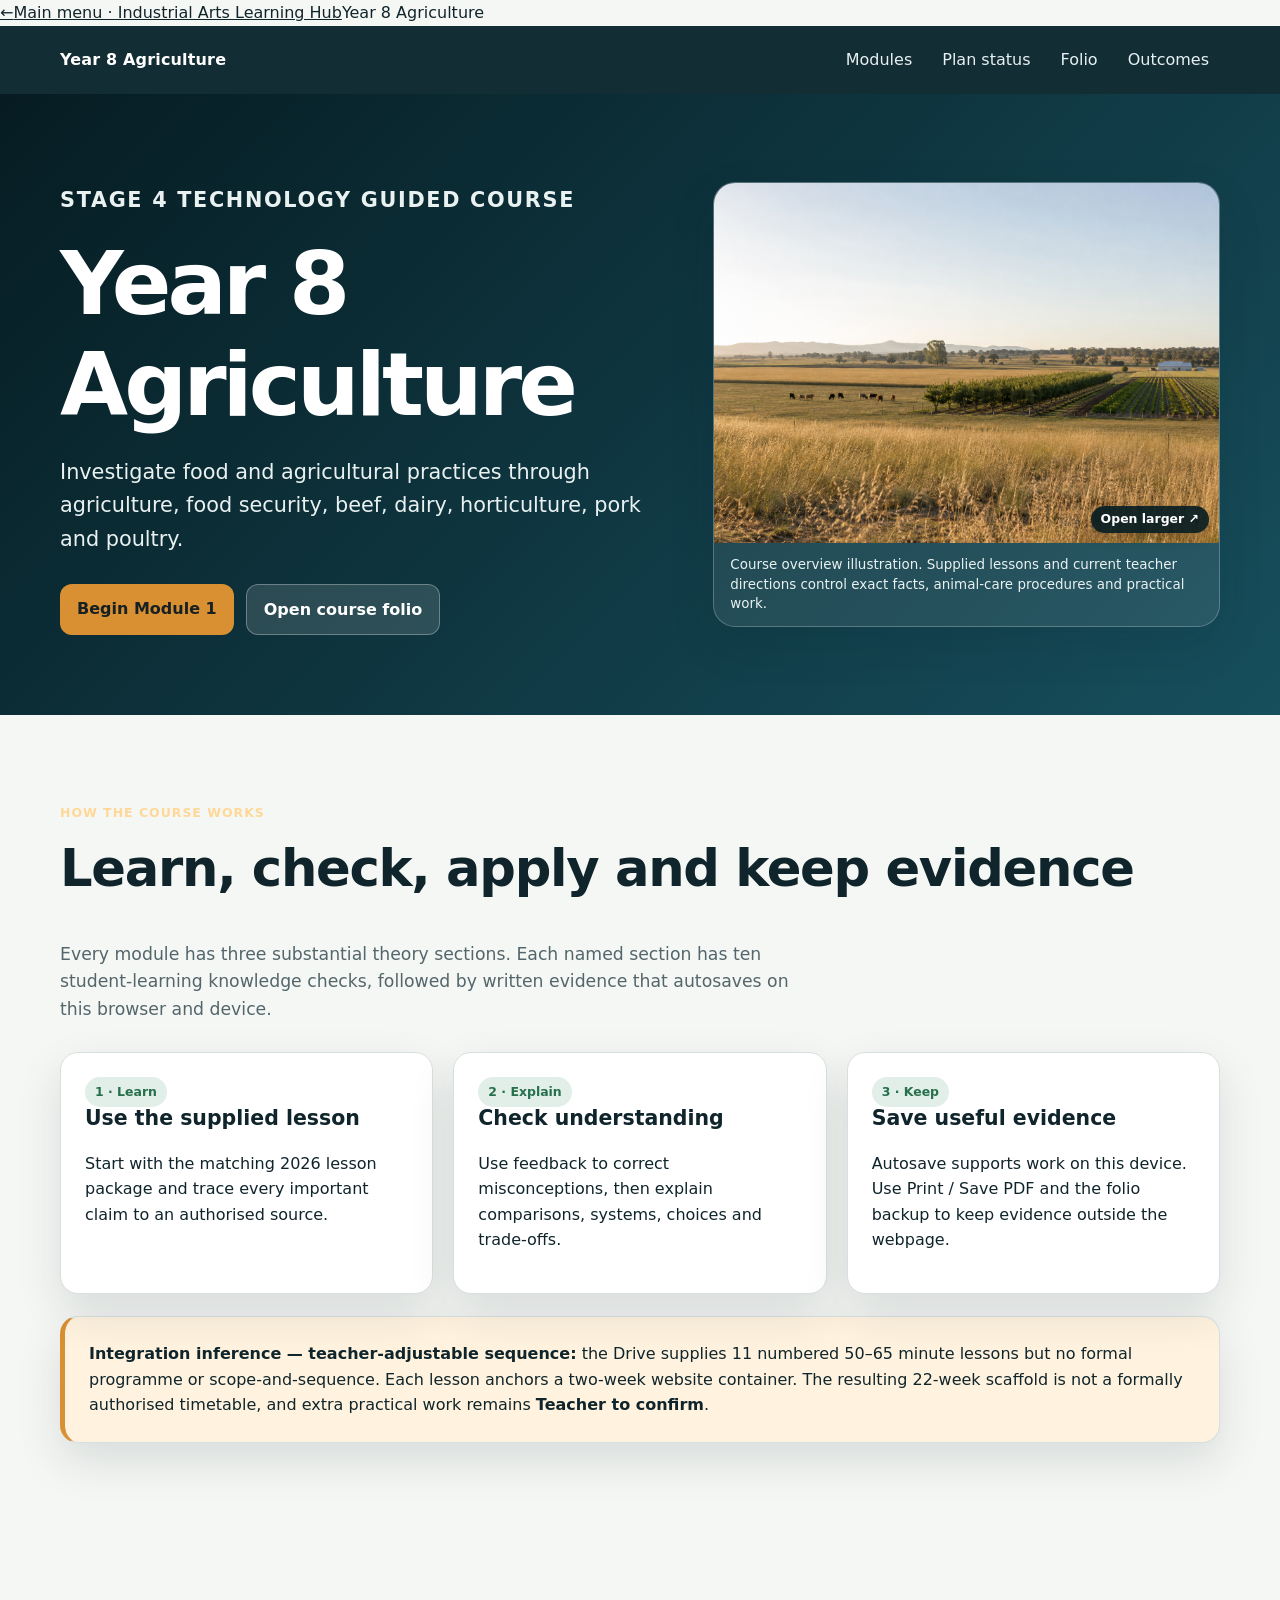
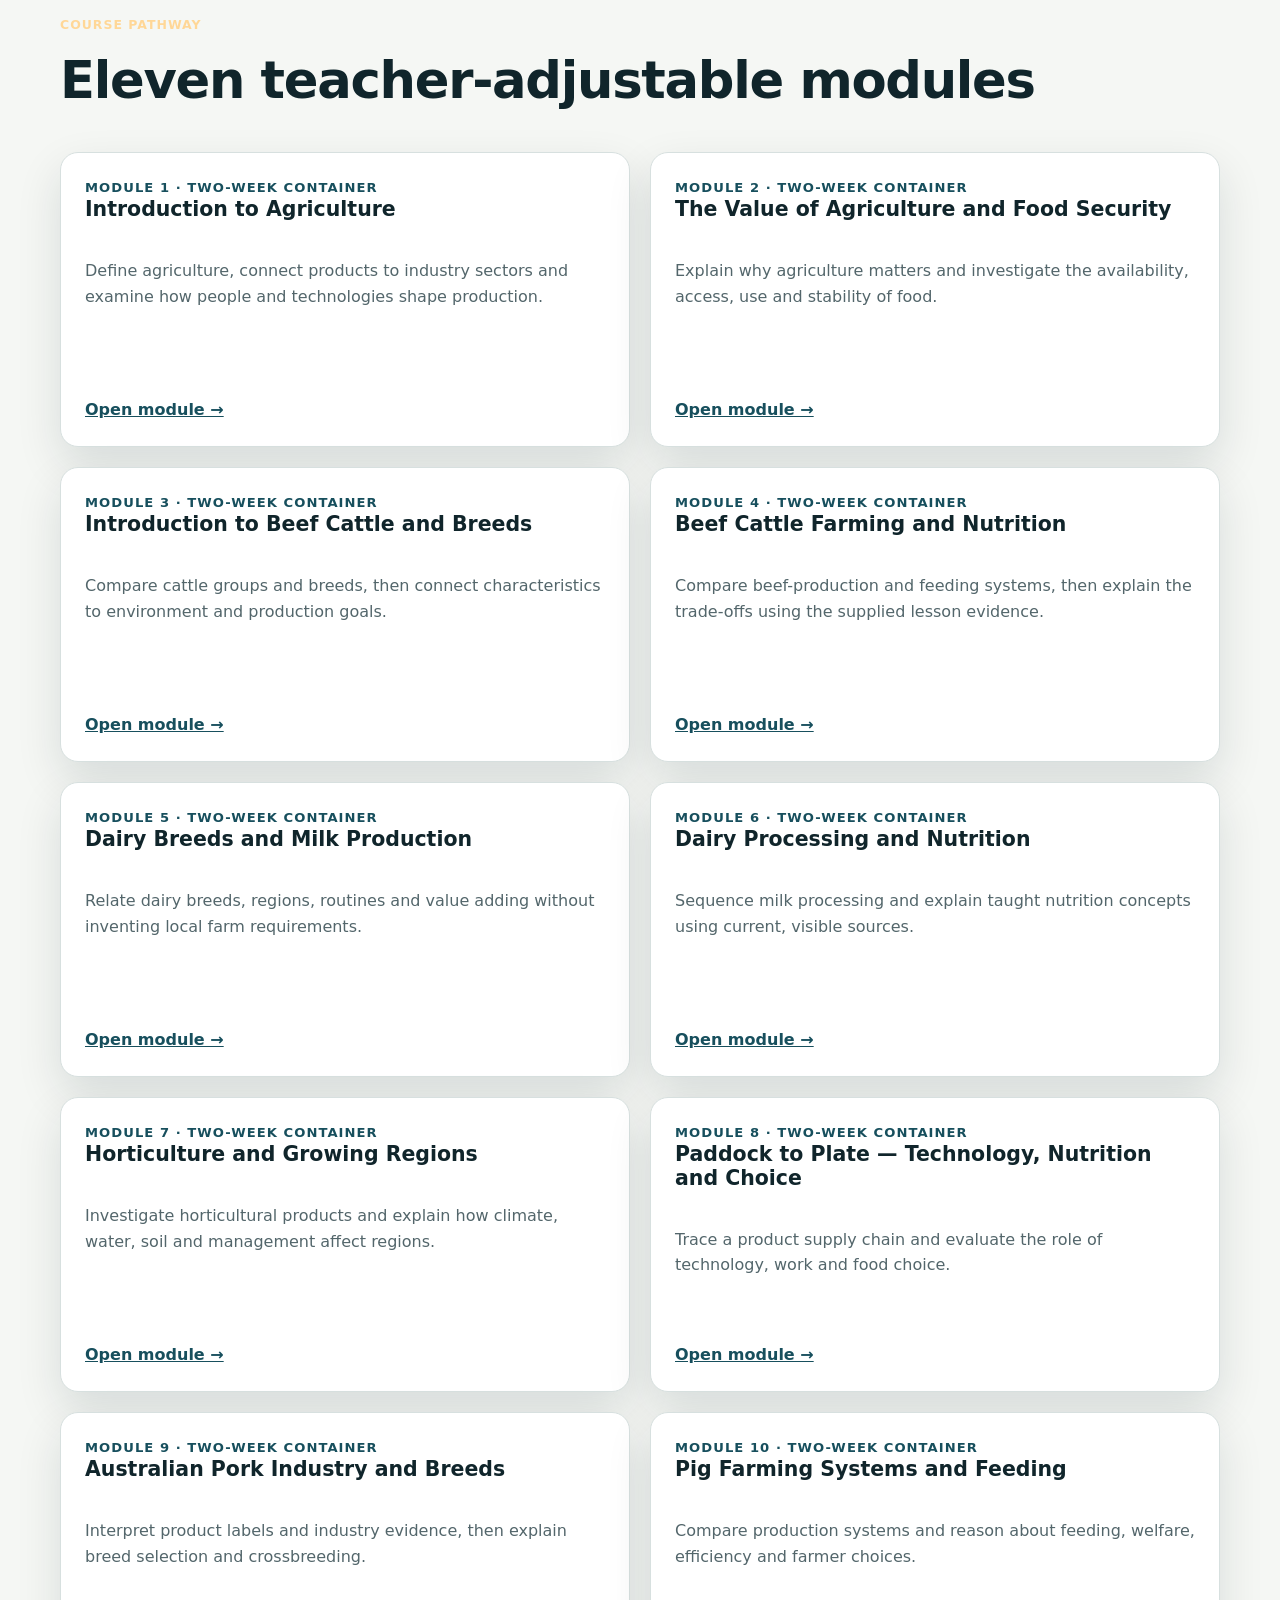
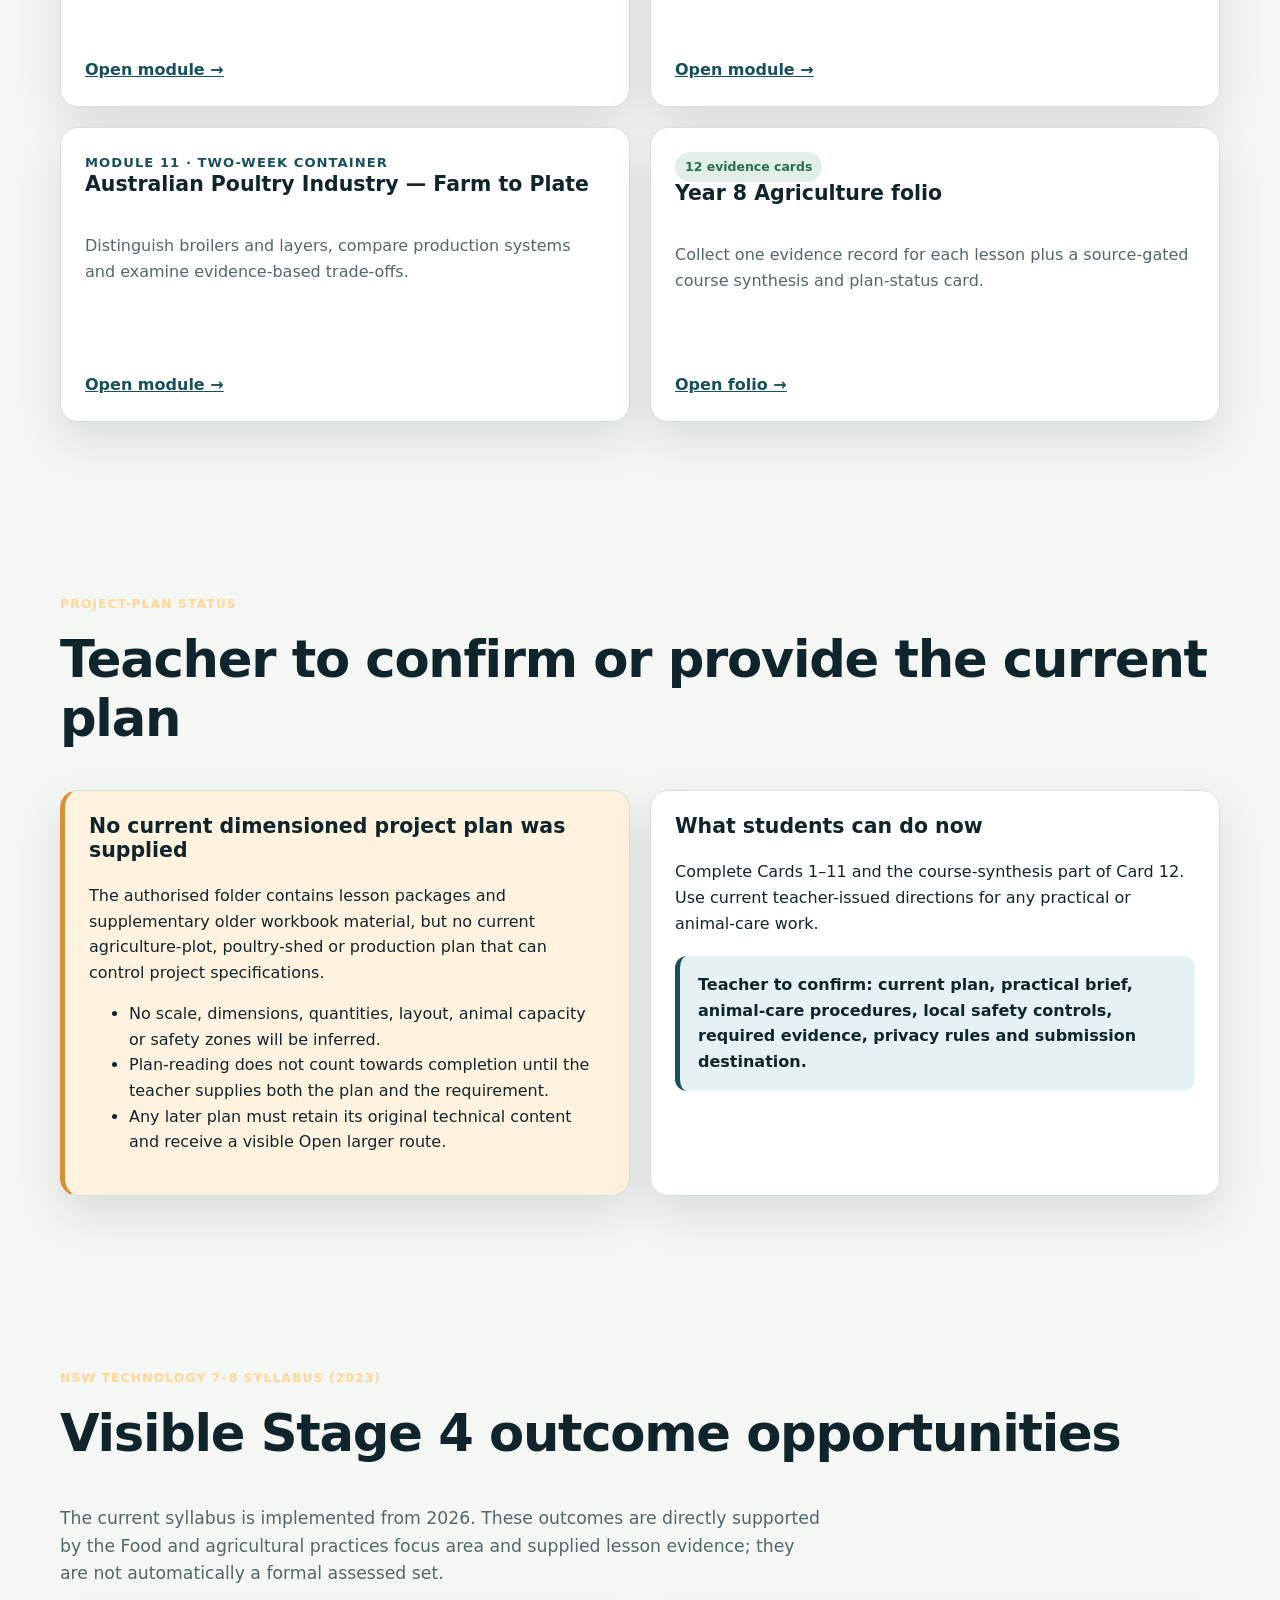
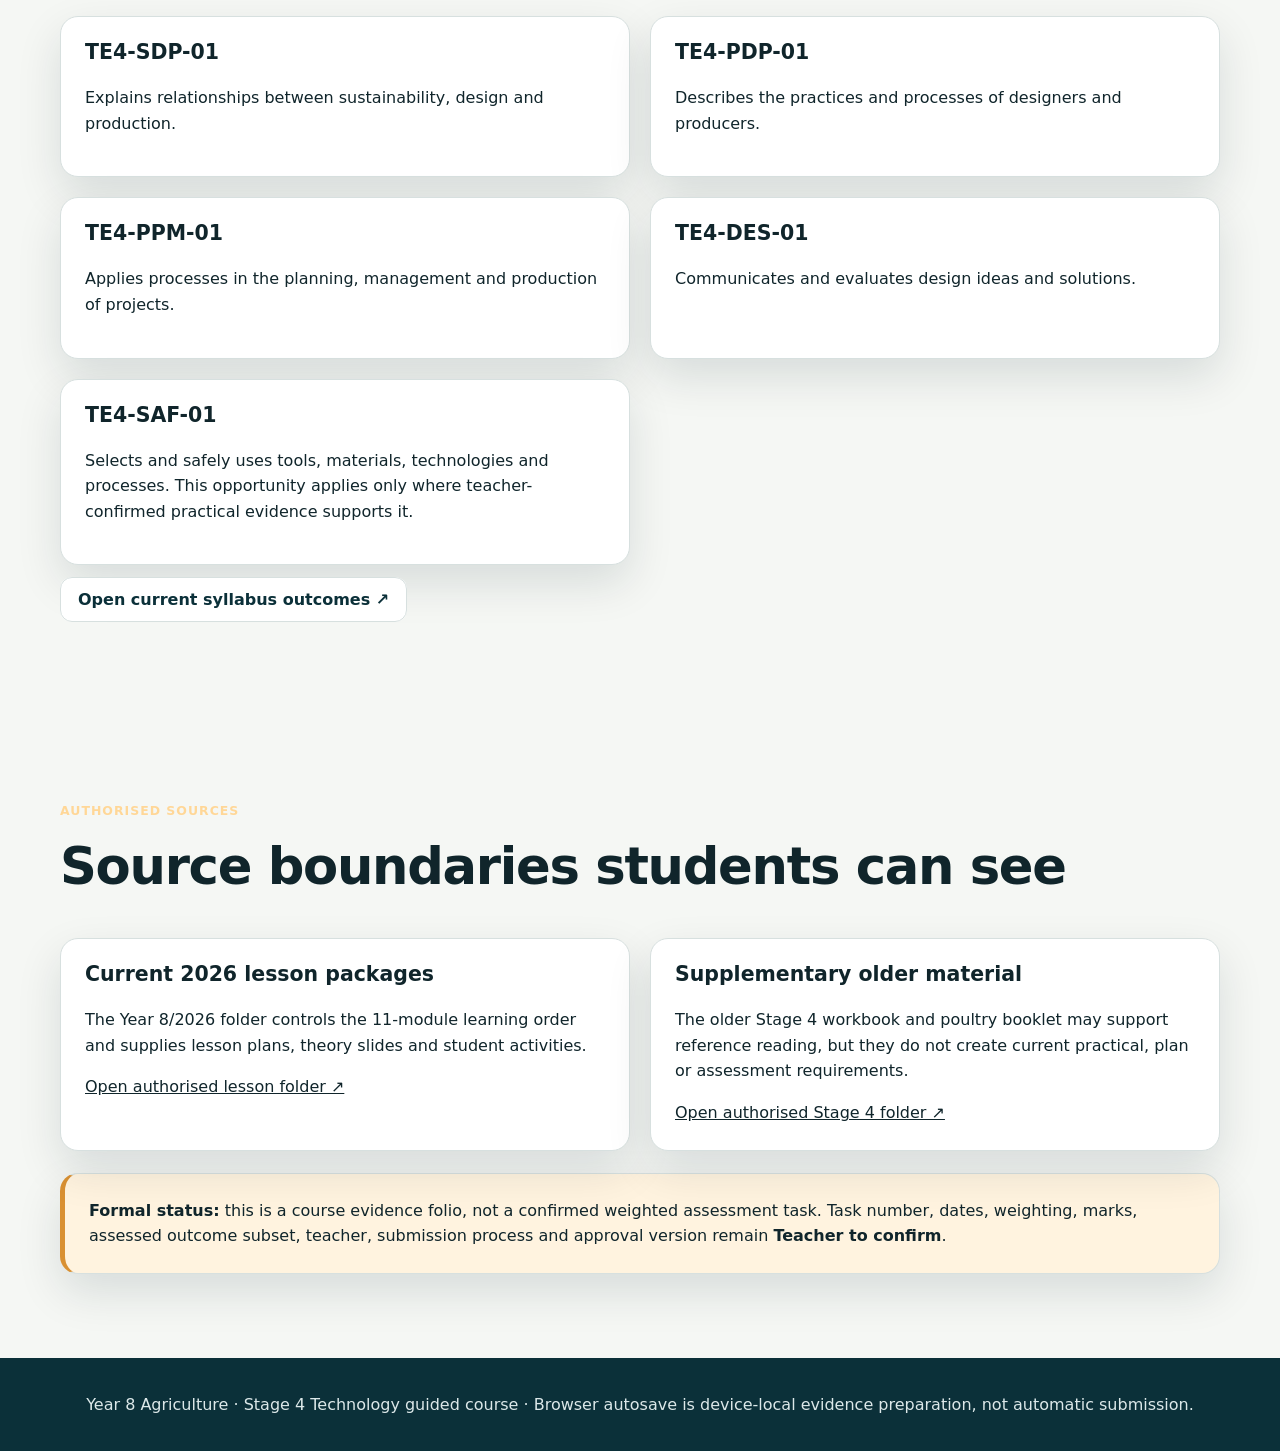
==== index.html @ 4d91a22f "Build Year 8 Agriculture guided course" ====
<!doctype html>
<html lang="en-AU">
<head>
  <meta charset="utf-8">
  <meta name="viewport" content="width=device-width, initial-scale=1">
  <meta name="description" content="Year 8 Agriculture guided learning for the Food and agricultural practices focus area of Stage 4 Technology.">
  <title>Year 8 Agriculture | Stage 4 Technology</title>
  <link rel="stylesheet" href="guided/course.css?v=20260805a">
  <link rel="stylesheet" href="shared/sister-site.css" data-sister-site-styles>
</head>
<body>
  <a class="skip-link" href="#main-content">Skip to course content</a>
  <header class="site-header"><div class="nav-wrap"><a class="brand" href="index.html">Year 8 Agriculture</a><nav class="nav-links" aria-label="Course navigation"><a href="#pathway">Modules</a><a href="#project-plan">Plan status</a><a href="folio.html">Folio</a><a href="#outcomes">Outcomes</a></nav></div></header>

  <section class="hero sister-hero"><div class="hero-inner"><div class="hero-copy"><p class="eyebrow">Stage 4 Technology guided course</p><h1>Year 8 Agriculture</h1><p>Investigate food and agricultural practices through agriculture, food security, beef, dairy, horticulture, pork and poultry.</p><div class="hero-actions"><a class="btn" href="module.html?module=1">Begin Module 1</a><a class="btn secondary" href="folio.html">Open course folio</a></div></div><figure class="hero-showcase"><a class="zoomable-infographic" href="assets/agriculture-hero.png" target="_blank" rel="noopener" aria-label="Open the Year 8 Agriculture course illustration at full size"><img src="assets/agriculture-hero.png" alt="Agricultural learning landscape connecting cattle, dairy, horticulture, pork, poultry and food supply systems"><span class="infographic-open-label">Open larger <span aria-hidden="true">↗</span></span></a><figcaption>Course overview illustration. Supplied lessons and current teacher directions control exact facts, animal-care procedures and practical work.</figcaption></figure></div></section>

  <main id="main-content" class="landing-main">
    <section class="section"><p class="eyebrow">How the course works</p><h2>Learn, check, apply and keep evidence</h2><p class="section-intro">Every module has three substantial theory sections. Each named section has ten student-learning knowledge checks, followed by written evidence that autosaves on this browser and device.</p><div class="grid three" style="margin-top:28px"><article class="card"><span class="status-pill">1 · Learn</span><h3>Use the supplied lesson</h3><p>Start with the matching 2026 lesson package and trace every important claim to an authorised source.</p></article><article class="card"><span class="status-pill">2 · Explain</span><h3>Check understanding</h3><p>Use feedback to correct misconceptions, then explain comparisons, systems, choices and trade-offs.</p></article><article class="card"><span class="status-pill">3 · Keep</span><h3>Save useful evidence</h3><p>Autosave supports work on this device. Use Print / Save PDF and the folio backup to keep evidence outside the webpage.</p></article></div><div class="card pending" style="margin-top:22px"><strong>Integration inference — teacher-adjustable sequence:</strong> the Drive supplies 11 numbered 50–65 minute lessons but no formal programme or scope-and-sequence. Each lesson anchors a two-week website container. The resulting 22-week scaffold is not a formally authorised timetable, and extra practical work remains <strong>Teacher to confirm</strong>.</div></section>

    <section class="section" id="pathway"><p class="eyebrow">Course pathway</p><h2>Eleven teacher-adjustable modules</h2><div class="grid two" style="margin-top:28px">
      <article class="card module-card"><span class="stage">Module 1 · Two-week container</span><h3>Introduction to Agriculture</h3><p>Define agriculture, connect products to industry sectors and examine how people and technologies shape production.</p><a class="module-link" href="module.html?module=1">Open module →</a></article>
      <article class="card module-card"><span class="stage">Module 2 · Two-week container</span><h3>The Value of Agriculture and Food Security</h3><p>Explain why agriculture matters and investigate the availability, access, use and stability of food.</p><a class="module-link" href="module.html?module=2">Open module →</a></article>
      <article class="card module-card"><span class="stage">Module 3 · Two-week container</span><h3>Introduction to Beef Cattle and Breeds</h3><p>Compare cattle groups and breeds, then connect characteristics to environment and production goals.</p><a class="module-link" href="module.html?module=3">Open module →</a></article>
      <article class="card module-card"><span class="stage">Module 4 · Two-week container</span><h3>Beef Cattle Farming and Nutrition</h3><p>Compare beef-production and feeding systems, then explain the trade-offs using the supplied lesson evidence.</p><a class="module-link" href="module.html?module=4">Open module →</a></article>
      <article class="card module-card"><span class="stage">Module 5 · Two-week container</span><h3>Dairy Breeds and Milk Production</h3><p>Relate dairy breeds, regions, routines and value adding without inventing local farm requirements.</p><a class="module-link" href="module.html?module=5">Open module →</a></article>
      <article class="card module-card"><span class="stage">Module 6 · Two-week container</span><h3>Dairy Processing and Nutrition</h3><p>Sequence milk processing and explain taught nutrition concepts using current, visible sources.</p><a class="module-link" href="module.html?module=6">Open module →</a></article>
      <article class="card module-card"><span class="stage">Module 7 · Two-week container</span><h3>Horticulture and Growing Regions</h3><p>Investigate horticultural products and explain how climate, water, soil and management affect regions.</p><a class="module-link" href="module.html?module=7">Open module →</a></article>
      <article class="card module-card"><span class="stage">Module 8 · Two-week container</span><h3>Paddock to Plate — Technology, Nutrition and Choice</h3><p>Trace a product supply chain and evaluate the role of technology, work and food choice.</p><a class="module-link" href="module.html?module=8">Open module →</a></article>
      <article class="card module-card"><span class="stage">Module 9 · Two-week container</span><h3>Australian Pork Industry and Breeds</h3><p>Interpret product labels and industry evidence, then explain breed selection and crossbreeding.</p><a class="module-link" href="module.html?module=9">Open module →</a></article>
      <article class="card module-card"><span class="stage">Module 10 · Two-week container</span><h3>Pig Farming Systems and Feeding</h3><p>Compare production systems and reason about feeding, welfare, efficiency and farmer choices.</p><a class="module-link" href="module.html?module=10">Open module →</a></article>
      <article class="card module-card"><span class="stage">Module 11 · Two-week container</span><h3>Australian Poultry Industry — Farm to Plate</h3><p>Distinguish broilers and layers, compare production systems and examine evidence-based trade-offs.</p><a class="module-link" href="module.html?module=11">Open module →</a></article>
      <article class="card module-card"><span class="status-pill">12 evidence cards</span><h3>Year 8 Agriculture folio</h3><p>Collect one evidence record for each lesson plus a source-gated course synthesis and plan-status card.</p><a class="module-link" href="folio.html">Open folio →</a></article>
    </div></section>

    <section class="section" id="project-plan"><p class="eyebrow">Project-plan status</p><h2>Teacher to confirm or provide the current plan</h2><div class="grid two" style="margin-top:28px"><article class="card pending"><h3>No current dimensioned project plan was supplied</h3><p>The authorised folder contains lesson packages and supplementary older workbook material, but no current agriculture-plot, poultry-shed or production plan that can control project specifications.</p><ul><li>No scale, dimensions, quantities, layout, animal capacity or safety zones will be inferred.</li><li>Plan-reading does not count towards completion until the teacher supplies both the plan and the requirement.</li><li>Any later plan must retain its original technical content and receive a visible Open larger route.</li></ul></article><article class="card"><h3>What students can do now</h3><p>Complete Cards 1–11 and the course-synthesis part of Card 12. Use current teacher-issued directions for any practical or animal-care work.</p><div class="callout"><strong>Teacher to confirm:</strong> current plan, practical brief, animal-care procedures, local safety controls, required evidence, privacy rules and submission destination.</div></article></div></section>

    <section class="section" id="outcomes"><p class="eyebrow">NSW Technology 7–8 Syllabus (2023)</p><h2>Visible Stage 4 outcome opportunities</h2><p class="section-intro">The current syllabus is implemented from 2026. These outcomes are directly supported by the Food and agricultural practices focus area and supplied lesson evidence; they are not automatically a formal assessed set.</p><div class="grid two" style="margin-top:28px"><article class="card"><h3>TE4-SDP-01</h3><p>Explains relationships between sustainability, design and production.</p></article><article class="card"><h3>TE4-PDP-01</h3><p>Describes the practices and processes of designers and producers.</p></article><article class="card"><h3>TE4-PPM-01</h3><p>Applies processes in the planning, management and production of projects.</p></article><article class="card"><h3>TE4-DES-01</h3><p>Communicates and evaluates design ideas and solutions.</p></article><article class="card"><h3>TE4-SAF-01</h3><p>Selects and safely uses tools, materials, technologies and processes. This opportunity applies only where teacher-confirmed practical evidence supports it.</p></article></div><p style="margin-top:22px"><a class="btn ghost" href="https://curriculum.nsw.edu.au/learning-areas/tas/technology-7-8-2023/outcomes" target="_blank" rel="noopener">Open current syllabus outcomes ↗</a></p></section>

    <section class="section"><p class="eyebrow">Authorised sources</p><h2>Source boundaries students can see</h2><div class="grid two" style="margin-top:28px"><article class="card"><h3>Current 2026 lesson packages</h3><p>The Year 8/2026 folder controls the 11-module learning order and supplies lesson plans, theory slides and student activities.</p><a class="module-link" href="https://drive.google.com/drive/folders/1Xs_4kwIpp1b-tNongrs2STuOo_GNnMkm" target="_blank" rel="noopener">Open authorised lesson folder ↗</a></article><article class="card"><h3>Supplementary older material</h3><p>The older Stage 4 workbook and poultry booklet may support reference reading, but they do not create current practical, plan or assessment requirements.</p><a class="module-link" href="https://drive.google.com/drive/folders/1jCfJPg6pE-r3lrmhyKSHBZGUzHz95fbP" target="_blank" rel="noopener">Open authorised Stage 4 folder ↗</a></article></div><div class="card pending" style="margin-top:22px"><strong>Formal status:</strong> this is a course evidence folio, not a confirmed weighted assessment task. Task number, dates, weighting, marks, assessed outcome subset, teacher, submission process and approval version remain <strong>Teacher to confirm</strong>.</div></section>
  </main>

  <footer>Year 8 Agriculture · Stage 4 Technology guided course · Browser autosave is device-local evidence preparation, not automatic submission.</footer>
  <script src="shared/hub-navigation.js" defer></script>
</body>
</html>
---- guided/course.css ----
:root {
  --ink: #10252b;
  --muted: #53666b;
  --paper: #f5f7f4;
  --card: #ffffff;
  --steel: #174f5d;
  --steel-dark: #0b3039;
  --amber: #d99032;
  --amber-pale: #fff3df;
  --line: #d7e0df;
  --success: #26704b;
  --danger: #a33a32;
  --shadow: 0 18px 45px rgba(12, 37, 43, 0.12);
  --radius: 18px;
}

* { box-sizing: border-box; }
html { scroll-behavior: smooth; }
body {
  margin: 0;
  overflow-x: hidden;
  color: var(--ink);
  background: var(--paper);
  font-family: Inter, ui-sans-serif, system-ui, -apple-system, BlinkMacSystemFont, "Segoe UI", sans-serif;
  line-height: 1.6;
}
.skip-link { position: fixed; top: 8px; left: 8px; z-index: 1000; transform: translateY(-180%); padding: 9px 13px; border-radius: 8px; background: white; color: var(--ink); font-weight: 750; }
.skip-link:focus { transform: translateY(0); }
a { color: inherit; }
img { max-width: 100%; display: block; }
button, input, textarea, select { font: inherit; }

.site-header {
  position: sticky;
  top: 0;
  z-index: 20;
  background: rgba(9, 37, 44, 0.96);
  color: white;
  backdrop-filter: blur(12px);
}
.nav-wrap {
  width: min(1160px, calc(100% - 32px));
  min-height: 68px;
  margin: 0 auto;
  display: flex;
  flex-wrap: wrap;
  align-items: center;
  justify-content: space-between;
  gap: 20px;
}
.brand { font-weight: 850; text-decoration: none; letter-spacing: .01em; }
.nav-links { display: flex; flex-wrap: wrap; max-width: 100%; gap: 8px; }
.nav-links a {
  padding: 8px 11px;
  border-radius: 999px;
  text-decoration: none;
  color: #e7f1f2;
}
.nav-links a:hover, .nav-links a:focus-visible { background: rgba(255,255,255,.12); }

.hero { min-height: 570px; color: white; display: grid; align-items: center; background: linear-gradient(135deg, #061c22, #174f5d); }
.sister-hero .hero-inner { display: grid; grid-template-columns: minmax(0, 1.1fr) minmax(300px, .9fr); gap: 34px; align-items: center; }
.hero-showcase { margin: 42px 0; overflow: hidden; border: 1px solid rgba(255,255,255,.24); border-radius: 22px; background: rgba(255,255,255,.08); box-shadow: var(--shadow); }
.hero-showcase img { width: 100%; min-height: 360px; object-fit: cover; }
.hero-showcase figcaption { padding: 12px 16px; color: #e9f1f1; font-size: .84rem; line-height: 1.45; }
.hero-inner, .section, .module-main, .folio-main {
  width: min(1160px, calc(100% - 32px));
  margin-inline: auto;
}
.hero-copy { width: min(630px, 100%); padding: 90px 0 80px; }
.hero-copy, .module-hero-inner, .module-main, .folio-main { max-width: calc(100vw - 32px); }
.eyebrow {
  display: inline-flex;
  align-items: center;
  gap: 8px;
  margin: 0 0 16px;
  color: #ffd797;
  font-weight: 850;
  letter-spacing: .08em;
  text-transform: uppercase;
  font-size: .78rem;
}
h1, h2, h3 { line-height: 1.15; margin-top: 0; }
h1 { font-size: clamp(2.7rem, 7vw, 5.5rem); letter-spacing: -.045em; margin-bottom: 18px; }
h2 { font-size: clamp(2rem, 4vw, 3.2rem); letter-spacing: -.025em; }
h3 { font-size: 1.28rem; }
.hero p { font-size: clamp(1.05rem, 2vw, 1.3rem); color: #e9f1f1; }
.hero-actions, .button-row { display: flex; flex-wrap: wrap; gap: 12px; margin-top: 28px; }
.btn {
  border: 0;
  border-radius: 12px;
  padding: 12px 17px;
  background: var(--amber);
  color: #172022;
  font-weight: 850;
  text-decoration: none;
  cursor: pointer;
}
.btn:hover, .btn:focus-visible { filter: brightness(1.05); transform: translateY(-1px); }
.btn.secondary { color: white; background: rgba(255,255,255,.13); border: 1px solid rgba(255,255,255,.3); }
.btn.ghost { background: white; border: 1px solid var(--line); color: var(--steel-dark); }

.section { padding: 84px 0; }
.section.tint { width: 100%; max-width: none; background: #e9efed; }
.section.tint > .section-inner { width: min(1160px, calc(100% - 32px)); margin: auto; }
.section-intro { max-width: 760px; color: var(--muted); font-size: 1.08rem; }
.grid { display: grid; gap: 20px; }
.grid.three { grid-template-columns: repeat(3, minmax(0, 1fr)); }
.grid.two { grid-template-columns: repeat(2, minmax(0, 1fr)); }
.card {
  background: var(--card);
  border: 1px solid var(--line);
  border-radius: var(--radius);
  padding: 24px;
  box-shadow: var(--shadow);
}
.module-card { position: relative; display: flex; flex-direction: column; min-height: 295px; }
.module-card .stage { color: var(--steel); font-size: .82rem; font-weight: 900; text-transform: uppercase; letter-spacing: .08em; }
.module-card p { color: var(--muted); }
.module-card .module-link { margin-top: auto; font-weight: 850; color: var(--steel); }
.status-pill {
  display: inline-flex;
  width: fit-content;
  padding: 5px 10px;
  border-radius: 999px;
  background: #e2eee8;
  color: var(--success);
  font-size: .78rem;
  font-weight: 850;
}
.outcome-list { list-style: none; padding: 0; display: grid; gap: 10px; }
.outcome-list li { border-left: 4px solid var(--amber); padding: 8px 0 8px 14px; }
.resource-card a { color: var(--steel); font-weight: 800; }
.pending { border-left: 5px solid var(--amber); background: var(--amber-pale); }

.module-hero {
  color: white;
  padding: 70px 0 54px;
  background: linear-gradient(135deg, var(--steel-dark), var(--steel));
}
.module-hero-inner { width: min(960px, calc(100% - 32px)); margin: auto; }
.module-hero h1 { font-size: clamp(2.3rem, 6vw, 4.4rem); }
.module-main, .folio-main { width: min(960px, calc(100% - 32px)); padding: 48px 0 90px; }
.progress-panel { margin: -28px auto 28px; position: relative; }
.progress-track { height: 10px; background: #dae3e1; border-radius: 999px; overflow: hidden; }
.progress-fill { height: 100%; width: 0; background: linear-gradient(90deg, var(--amber), #efbb62); transition: width .2s ease; }
.student-grid { display: grid; grid-template-columns: 1fr 1fr; gap: 16px; }
label { font-weight: 750; }
input[type="text"], input[type="password"], select, textarea {
  width: 100%;
  margin-top: 6px;
  border: 1px solid #b8c7c5;
  border-radius: 11px;
  padding: 11px 12px;
  background: #fff;
  color: var(--ink);
}
textarea { min-height: 135px; resize: vertical; }
.theory-section { margin-top: 24px; display: flow-root; }
.theory-section p { max-width: 78ch; color: #31484e; text-wrap: pretty; }
.theory-chunk-heading {
  margin: 22px 0 8px;
  padding-left: 11px;
  border-left: 4px solid var(--steel);
  color: var(--steel-dark);
  font-size: 1rem;
  line-height: 1.35;
}
.theory-section li + li { margin-top: 6px; }
.written-evidence { width: 100%; min-width: 0; }
.clarification-button { min-height: 44px; margin: 2px 0 10px; padding: 8px 12px; border: 1px solid #8aa9a0; border-radius: 9px; background: #f7fbf9; color: var(--ink); font: inherit; font-weight: 750; cursor: pointer; }
.clarification-button:hover { background: #edf4f1; }
.clarification-button:focus-visible { outline: 3px solid #236e5b; outline-offset: 3px; }
.clarification-panel { max-width: 68ch; margin: 0 0 12px; padding: 11px 13px; border-left: 4px solid #3c806e; border-radius: 0 9px 9px 0; background: #edf4f1; overflow-wrap: anywhere; }
.written-evidence textarea {
  display: block;
  width: 100%;
  max-width: none;
  min-width: 0;
  min-height: 175px;
  line-height: 1.55;
  overflow-wrap: break-word;
}
.theory-visual {
  float: right;
  width: min(38%, 360px);
  margin: .25rem 0 1rem 1.35rem;
  padding: .65rem;
  border: 1px solid var(--line);
  border-radius: 14px;
  background: #f5f8f7;
  box-shadow: 0 10px 24px rgba(17, 46, 52, .1);
}
.theory-visual--left { float: left; margin: .25rem 1.35rem 1rem 0; }
.zoomable-infographic { position: relative; display: block; color: white; text-decoration: none; cursor: zoom-in; }
.zoomable-infographic:focus-visible { outline: 4px solid var(--amber); outline-offset: 4px; }
.zoomable-infographic:hover .infographic-open-label,
.zoomable-infographic:focus-visible .infographic-open-label { background: var(--amber); color: #172022; }
.infographic-open-label {
  position: absolute;
  right: 10px;
  bottom: 10px;
  z-index: 2;
  padding: 6px 10px;
  border-radius: 999px;
  background: rgba(6, 28, 34, .9);
  color: white;
  font-size: .78rem;
  font-weight: 850;
  line-height: 1.2;
  box-shadow: 0 4px 14px rgba(0, 0, 0, .24);
}
.theory-visual__image {
  width: 100%;
  aspect-ratio: 16 / 9;
  border-radius: 9px;
  background-repeat: no-repeat;
  background-size: cover;
  background-position: center;
  background-color: var(--ink);
}
.theory-visual figcaption { margin-top: .6rem; color: var(--muted); font-size: .82rem; line-height: 1.4; }
.tool-photo-gallery { clear: both; display: grid; grid-template-columns: repeat(auto-fit, minmax(180px, 1fr)); gap: 14px; margin: 24px 0; }
.tool-photo-card { min-width: 0; margin: 0; padding: 10px; border: 1px solid var(--line); border-radius: 13px; background: #f5f8f7; }
.tool-photo-link { border-radius: 9px; overflow: hidden; background: #e7eceb; }
.tool-photo-link img { width: 100%; aspect-ratio: 4 / 3; object-fit: contain; background: #f3f5f4; }
.tool-photo-card figcaption { margin-top: 9px; color: var(--muted); font-size: .82rem; line-height: 1.45; }
.tool-photo-credit { display: block; margin-top: 5px; font-size: .76rem; }
.tool-photo-credit a { color: var(--steel-dark); font-weight: 750; }
.plan-guidance { clear: both; margin: 30px 0 8px; padding-top: 26px; border-top: 2px solid var(--line); }
.plan-guidance > h3 { font-size: clamp(1.45rem, 3vw, 2rem); }
.plan-guidance > h4 { margin: 20px 0 8px; color: var(--steel-dark); }
.plan-sheet-gallery { display: grid; grid-template-columns: repeat(2, minmax(0, 1fr)); gap: 16px; margin-top: 24px; }
.plan-sheet-card { min-width: 0; margin: 0; padding: 11px; border: 1px solid var(--line); border-radius: 14px; background: #f5f8f7; }
.plan-preview-link { overflow: hidden; border: 1px solid #c7d1d0; border-radius: 10px; background: white; }
.plan-preview-link img { width: 100%; aspect-ratio: 1.45 / 1; object-fit: contain; background: white; }
.plan-sheet-card figcaption { margin-top: 10px; color: var(--muted); font-size: .84rem; line-height: 1.45; }
.plan-sheet-card figcaption > strong, .plan-sheet-card figcaption > span { display: block; }
.plan-sheet-card figcaption > strong { margin-bottom: 4px; color: var(--ink); }
.plan-actions { display: flex !important; flex-wrap: wrap; gap: 8px 12px; margin-top: 10px; }
.plan-open-link, .plan-download-link { color: var(--steel-dark); font-weight: 850; text-underline-offset: 3px; }
.plan-open-link:focus-visible, .plan-download-link:focus-visible { outline: 3px solid var(--amber); outline-offset: 3px; }
.callout { margin: 20px 0 0; padding: 16px 18px; border-radius: 12px; background: #e6f1f3; border-left: 5px solid var(--steel); font-weight: 750; }
.theory-sources { margin-top: 16px; padding-top: 14px; border-top: 1px solid var(--line); font-size: 0.94rem; }
.theory-sources ul { margin: 7px 0; }
.theory-sources p { margin-bottom: 0; color: var(--muted); }
.check-group { margin-top: 26px; padding: 20px; border: 1px solid var(--line); border-radius: 14px; background: #f8fbfb; }
.check-group[id], #knowledge-checks { scroll-margin-top: 92px; }
.check-group > h3 { margin-top: 4px; color: var(--ink); }
.check-group .check:first-of-type { margin-top: 12px; }
.check h4 { margin-bottom: 12px; color: var(--ink); font-size: 1rem; line-height: 1.45; }
.check { margin-top: 18px; padding-top: 18px; border-top: 1px solid var(--line); }
.option { display: block; margin: 9px 0; font-weight: 500; }
.question-help { margin: 14px 0; }
.hint-toggle, .secondary-hint-toggle {
  border: 0;
  padding: 0;
  background: transparent;
  color: var(--steel);
  font: inherit;
  font-weight: 850;
  text-decoration: underline;
  text-underline-offset: 3px;
  cursor: pointer;
}
.theory-direction {
  margin-top: 10px;
  padding: 13px 15px;
  border-left: 4px solid var(--amber);
  border-radius: 0 10px 10px 0;
  background: var(--amber-pale);
}
.theory-direction > a { display: block; width: fit-content; color: var(--steel-dark); font-weight: 850; }
.secondary-hint-toggle { display: block; margin-top: 10px; font-size: .92rem; }
.theory-reminder { margin-top: 9px; color: #31484e; }
.theory-section:focus-visible { outline: 4px solid var(--amber); outline-offset: 4px; }
.theory-section[id] { scroll-margin-top: 92px; }
.feedback { margin-top: 10px; min-height: 26px; font-weight: 750; }
.feedback.good { color: var(--success); }
.feedback.bad { color: var(--danger); }
.model-feedback { display: none; margin-top: 12px; padding: 14px; background: #edf4f1; border-radius: 10px; }
.model-feedback.open { display: block; }
.completion-box { background: #ecf5f0; border-color: #bad8c8; }
.module-nav { display: flex; justify-content: space-between; gap: 16px; margin-top: 26px; }

.folio-grid { display: grid; grid-template-columns: repeat(2, minmax(0,1fr)); gap: 18px; }
.folio-card { counter-increment: folio; }
.folio-card h2 { font-size: 1.35rem; }
.folio-card h2::before { content: counter(folio, decimal-leading-zero) " "; color: var(--amber); }
.folio-visual {
  display: block;
  aspect-ratio: 16 / 9;
  margin: -4px -4px 18px;
  border: 1px solid var(--line);
  border-radius: 14px;
  background-repeat: no-repeat;
  background-size: cover;
  background-position: center;
  background-color: var(--ink);
}
.folio-card:nth-child(1) .folio-visual { background-image: url("../assets/visuals/folio-card-01.png"); }
.folio-card:nth-child(2) .folio-visual { background-image: url("../assets/visuals/folio-card-02.png"); }
.folio-card:nth-child(3) .folio-visual { background-image: url("../assets/visuals/folio-card-03.png"); }
.folio-card:nth-child(4) .folio-visual { background-image: url("../assets/visuals/folio-card-04.png"); }
.folio-card:nth-child(5) .folio-visual { background-image: url("../assets/visuals/folio-card-05.png"); }
.folio-card:nth-child(6) .folio-visual { background-image: url("../assets/visuals/folio-card-06.png"); }
.folio-card:nth-child(7) .folio-visual { background-image: url("../assets/visuals/folio-card-07.png"); }
.folio-card:nth-child(8) .folio-visual { background-image: url("../assets/visuals/folio-card-08.png"); }
.folio-card:nth-child(9) .folio-visual { background-image: url("../assets/visuals/folio-card-09.png"); }
.folio-card:nth-child(10) .folio-visual { background-image: url("../assets/visuals/folio-card-10.png"); }
.folio-card:nth-child(11) .folio-visual { background-image: url("../assets/visuals/folio-card-11.png"); }
.folio-card:nth-child(12) .folio-visual { background-image: url("../assets/visuals/folio-card-12.png"); }
.folio-main { counter-reset: folio; }
.print-identity { display: none; }
.folio-meta { display: grid; gap: 4px; padding-top: 10px; border-top: 1px solid var(--line); color: var(--muted); font-size: .86rem; }
.folio-meta a { font-weight: 750; }
.folio-visual-caption { margin-top: -10px; color: var(--muted); font-size: .82rem; }
.save-state { color: var(--muted); font-size: .9rem; }
.photo-preview { margin-top: 12px; padding: 12px; border: 1px solid var(--line); border-radius: 12px; background: #f4f7f6; }
.photo-preview img { max-height: 320px; margin: 0 auto; object-fit: contain; }
.import-label { display: inline-flex; align-items: center; }
.import-label input { position: absolute; width: 1px; height: 1px; overflow: hidden; clip: rect(0,0,0,0); }
.evidence-note { color: var(--muted); }
.pathway-break { margin-top: 64px; }

footer { background: var(--steel-dark); color: #dce8e9; padding: 34px 16px; text-align: center; }

@media (max-width: 820px) {
  .sister-hero .hero-inner { grid-template-columns: 1fr; }
  .hero-showcase { margin-top: -30px; }
  .theory-visual, .theory-visual--left { float: none; width: 100%; margin: 1.1rem 0; }
  .grid.three, .grid.two, .folio-grid { grid-template-columns: 1fr; }
  .nav-wrap { display: grid; grid-template-columns: minmax(0, 1fr); align-items: start; justify-content: stretch; padding: 14px 0; }
  .brand { display: block; width: 100%; }
  .nav-links { display: grid; grid-template-columns: repeat(3, minmax(0, 1fr)); width: 100%; overflow: visible; padding-bottom: 3px; }
  .nav-links a { text-align: center; }
  .hero { min-height: 630px; background-position: 62% center; }
  .hero-copy { padding: 70px 0; }
  .student-grid { grid-template-columns: 1fr; }
}

@media (max-width: 520px) {
  .site-header { position: static; }
  .section { padding: 62px 0; }
  .hero-inner, .section, .module-main, .folio-main { width: calc(100% - 22px); }
  .module-hero-inner { width: calc(100% - 22px); max-width: calc(100vw - 22px); }
  .card { padding: 19px; border-radius: 15px; }
  .module-nav { flex-direction: column; }
  .module-nav .btn { text-align: center; }
  .written-evidence textarea { min-height: 210px; }
  .tool-photo-gallery { grid-template-columns: 1fr; }
  .plan-sheet-gallery { grid-template-columns: 1fr; }
  .nav-links { gap: 5px; }
  .nav-links a { padding: 7px 3px; font-size: .9rem; }
}

@media print {
  .site-header, .skip-link, .hero-actions, .button-row, .clarification-button, .question-help, .module-nav, .infographic-open-label, footer { display: none !important; }
  body { background: white; font-size: 11pt; }
  .module-hero { color: black; background: white; padding: 20px 0; }
  .module-main, .folio-main { width: 100%; padding: 0; }
  .card { box-shadow: none; break-inside: avoid; border-color: #aaa; }
  #knowledge-checks, .check-group { break-inside: auto; }
  .check { break-inside: avoid; }
  .plan-guidance { break-inside: auto; }
  .plan-sheet-card { break-inside: avoid; box-shadow: none; }
  .plan-preview-link img { max-height: 105mm; }
  .plan-open-link::after { content: " (" attr(href) ")"; font-weight: 400; overflow-wrap: anywhere; }
  textarea { border: 1px solid #777; min-height: 90px; }
  .model-feedback.open { display: block; }
  .folio-grid { display: block; }
  .folio-page .module-hero, .folio-page .progress-panel { display: none !important; }
  .folio-card { break-before: page; break-inside: avoid; page-break-before: always; font-size: 9pt; }
  .folio-card:first-child { break-before: auto; page-break-before: auto; }
  .folio-card h2 { margin-top: 4px; font-size: 15pt; }
  .folio-card p, .folio-card ul { margin-top: 5px; margin-bottom: 7px; }
  .folio-card details { display: none; }
  .folio-card textarea { min-height: 52px; }
  .folio-visual { max-height: 42mm; margin-bottom: 8px; }
  .print-identity { display: block; margin: 0 0 5px; color: #344; font-size: 8pt; }
  .photo-preview { break-inside: avoid; }
}
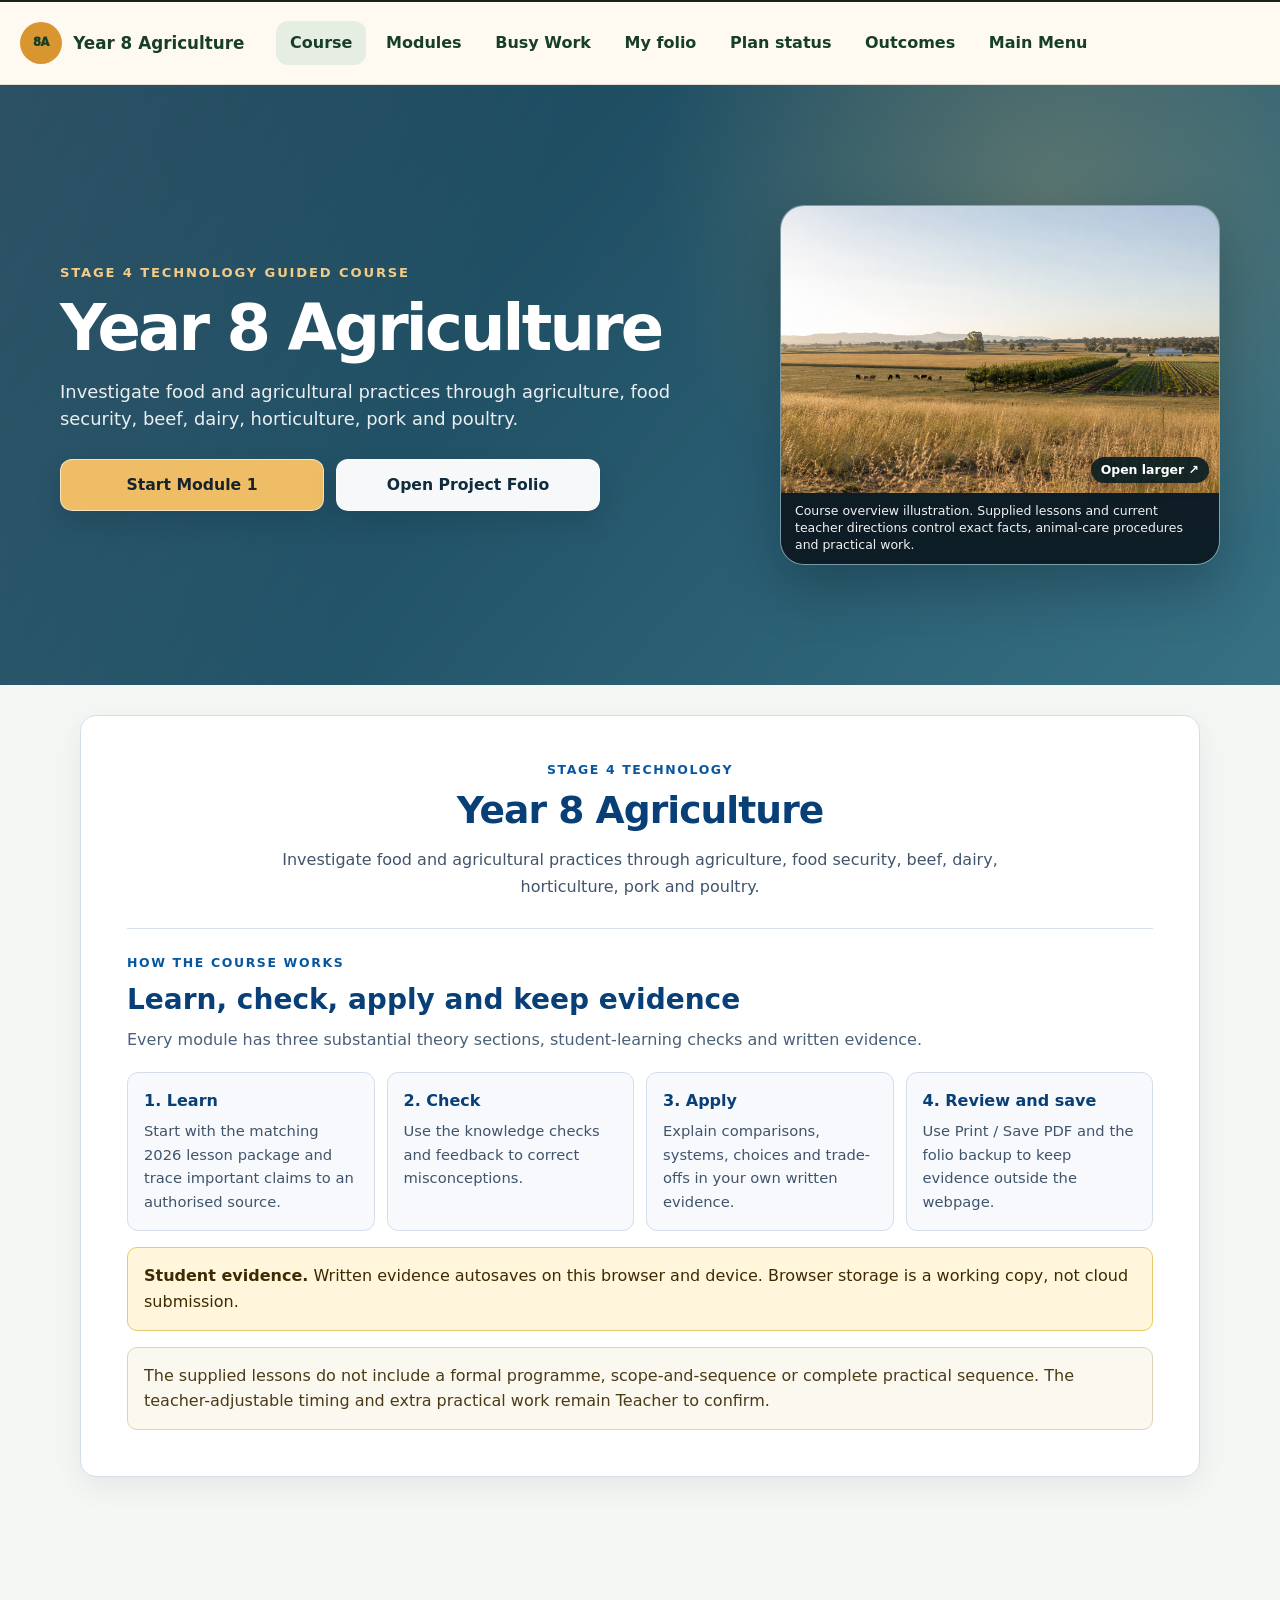
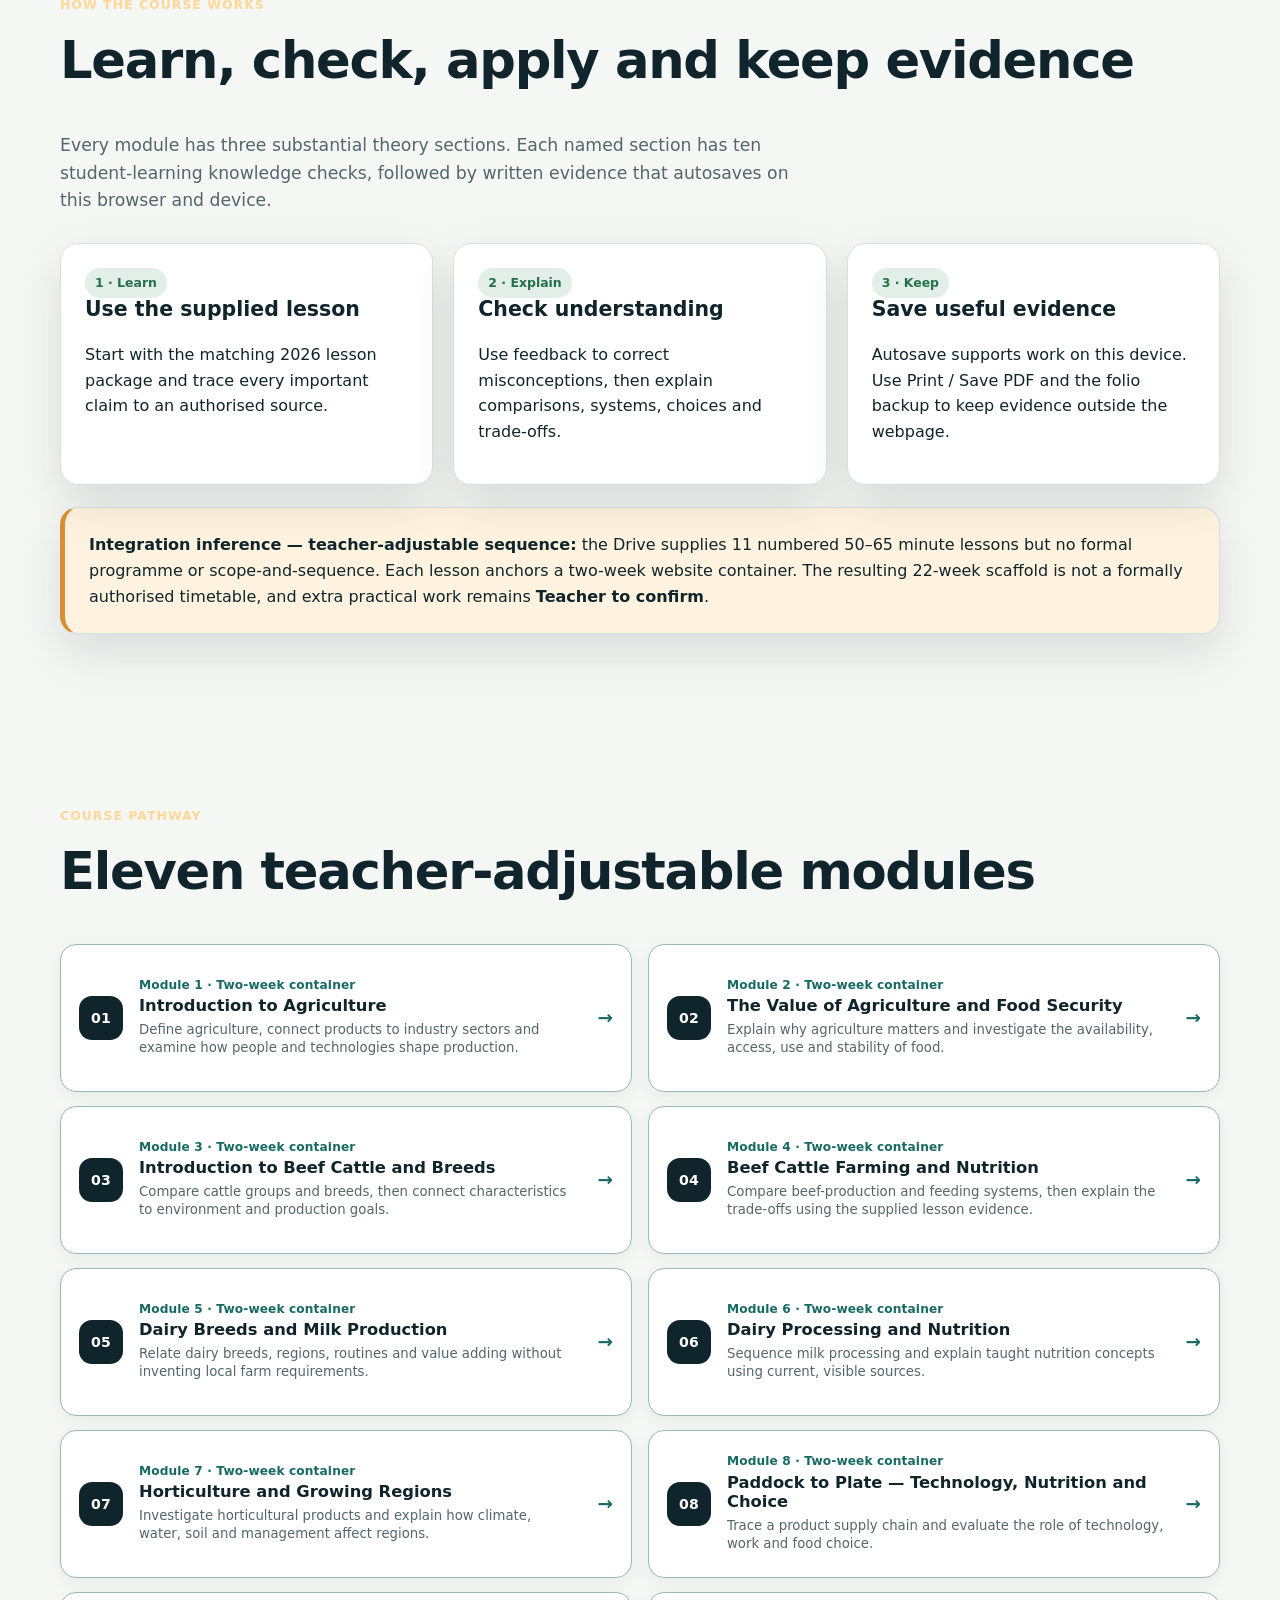
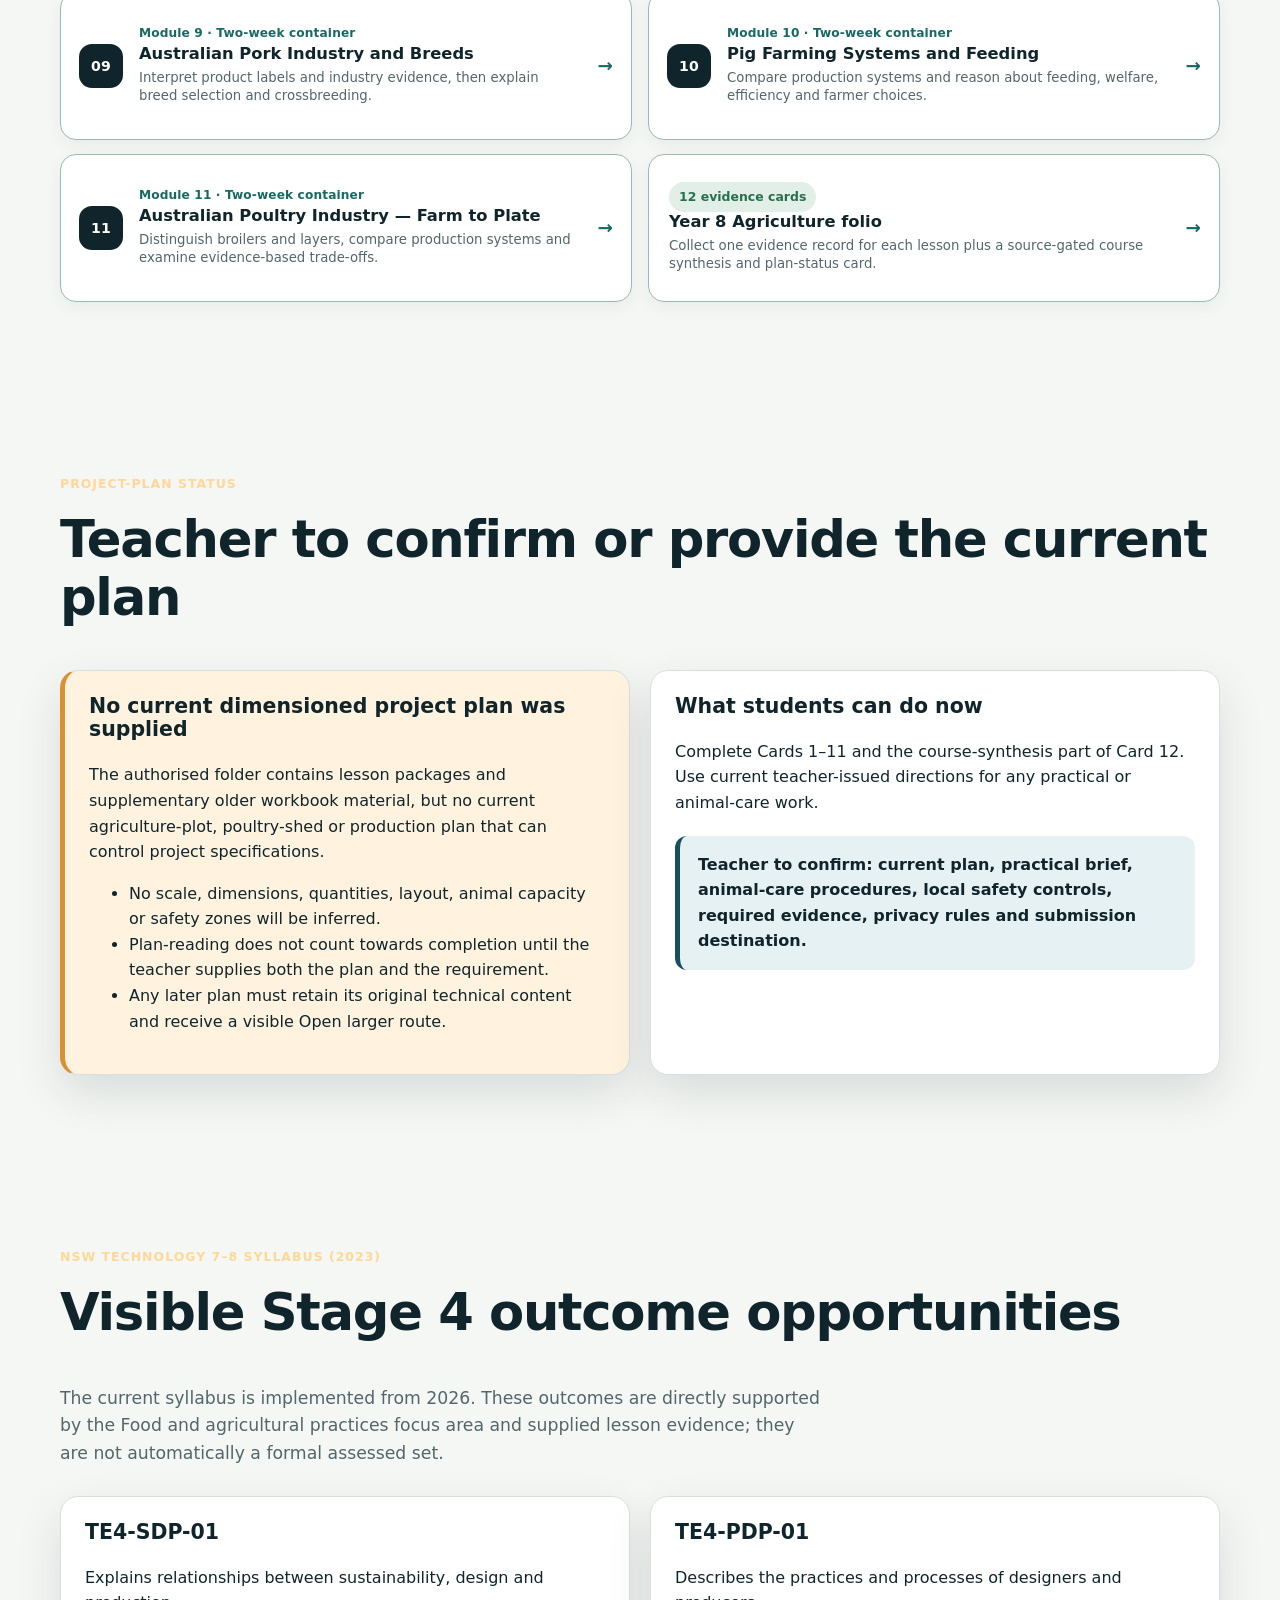
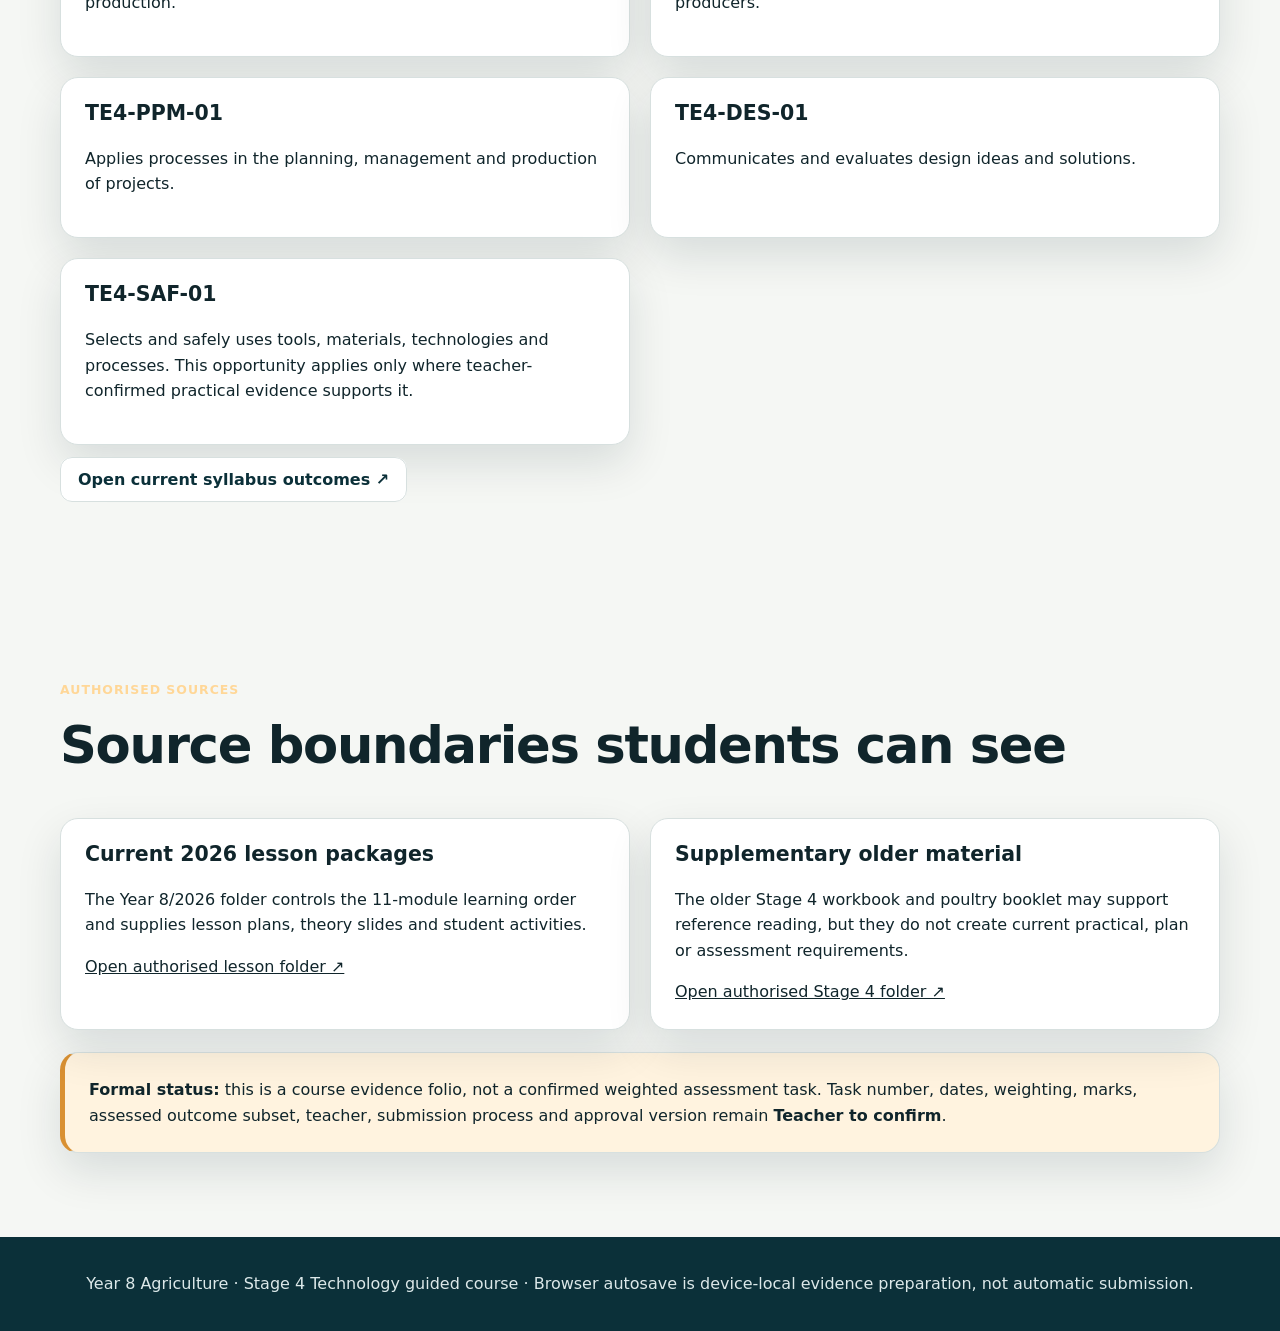
==== commit 5eb357f6: "Standardise Task 33 course front page" ====
--- a/index.html
+++ b/index.html
@@ -7,12 +7,37 @@
   <title>Year 8 Agriculture | Stage 4 Technology</title>
   <link rel="stylesheet" href="guided/course.css?v=20260805a">
   <link rel="stylesheet" href="shared/sister-site.css" data-sister-site-styles>
-</head>
+  <link rel="stylesheet" href="course-family-hero.css">
+<link rel="stylesheet" href="course-family-intro.css"><link rel="stylesheet" href="module-pathway.css"></head>
 <body>
   <a class="skip-link" href="#main-content">Skip to course content</a>
   <header class="site-header"><div class="nav-wrap"><a class="brand" href="index.html">Year 8 Agriculture</a><nav class="nav-links" aria-label="Course navigation"><a href="#pathway">Modules</a><a href="#project-plan">Plan status</a><a href="folio.html">Folio</a><a href="#outcomes">Outcomes</a></nav></div></header>
 
-  <section class="hero sister-hero"><div class="hero-inner"><div class="hero-copy"><p class="eyebrow">Stage 4 Technology guided course</p><h1>Year 8 Agriculture</h1><p>Investigate food and agricultural practices through agriculture, food security, beef, dairy, horticulture, pork and poultry.</p><div class="hero-actions"><a class="btn" href="module.html?module=1">Begin Module 1</a><a class="btn secondary" href="folio.html">Open course folio</a></div></div><figure class="hero-showcase"><a class="zoomable-infographic" href="assets/agriculture-hero.png" target="_blank" rel="noopener" aria-label="Open the Year 8 Agriculture course illustration at full size"><img src="assets/agriculture-hero.png" alt="Agricultural learning landscape connecting cattle, dairy, horticulture, pork, poultry and food supply systems"><span class="infographic-open-label">Open larger <span aria-hidden="true">↗</span></span></a><figcaption>Course overview illustration. Supplied lessons and current teacher directions control exact facts, animal-care procedures and practical work.</figcaption></figure></div></section>
+  <section class="hero sister-hero course-family-hero"><div class="hero-inner course-family-hero-inner"><div class="hero-copy"><p class="eyebrow">Stage 4 Technology guided course</p><h1>Year 8 Agriculture</h1><p>Investigate food and agricultural practices through agriculture, food security, beef, dairy, horticulture, pork and poultry.</p><div class="hero-actions"><a class="btn" href="module.html?module=1">Start Module 1</a><a class="btn secondary" href="folio.html">Open Project Folio</a></div></div><figure class="hero-showcase"><a class="zoomable-infographic" href="assets/agriculture-hero.png" target="_blank" rel="noopener" aria-label="Open the Year 8 Agriculture course illustration at full size"><img src="assets/agriculture-hero.png" alt="Agricultural learning landscape connecting cattle, dairy, horticulture, pork, poultry and food supply systems"><span class="infographic-open-label">Open larger <span aria-hidden="true">↗</span></span></a><figcaption>Course overview illustration. Supplied lessons and current teacher directions control exact facts, animal-care procedures and practical work.</figcaption></figure></div></section>
+<section class="course-family-intro" aria-labelledby="course-family-intro-title">
+  <div class="course-family-intro__inner">
+    <header class="course-family-intro__heading">
+      <p class="course-family-intro__eyebrow">Stage 4 Technology</p>
+      <h2 id="course-family-intro-title">Year 8 Agriculture</h2>
+      <p class="course-family-intro__lede">Investigate food and agricultural practices through agriculture, food security, beef, dairy, horticulture, pork and poultry.</p>
+    </header>
+    <div class="course-family-intro__routine">
+      <div class="course-family-intro__routine-heading">
+        <p class="course-family-intro__eyebrow">How the course works</p>
+        <h3>Learn, check, apply and keep evidence</h3>
+        <p>Every module has three substantial theory sections, student-learning checks and written evidence.</p>
+      </div>
+      <div class="course-family-intro__cards">
+      <article class="course-family-intro__card"><h4>1. Learn</h4><p>Start with the matching 2026 lesson package and trace important claims to an authorised source.</p></article>
+      <article class="course-family-intro__card"><h4>2. Check</h4><p>Use the knowledge checks and feedback to correct misconceptions.</p></article>
+      <article class="course-family-intro__card"><h4>3. Apply</h4><p>Explain comparisons, systems, choices and trade-offs in your own written evidence.</p></article>
+      <article class="course-family-intro__card"><h4>4. Review and save</h4><p>Use Print / Save PDF and the folio backup to keep evidence outside the webpage.</p></article>
+      </div>
+    </div>
+    <p class="course-family-intro__evidence"><strong>Student evidence.</strong> Written evidence autosaves on this browser and device. Browser storage is a working copy, not cloud submission.</p>
+    <p class="course-family-intro__boundary">The supplied lessons do not include a formal programme, scope-and-sequence or complete practical sequence. The teacher-adjustable timing and extra practical work remain Teacher to confirm.</p>
+  </div>
+</section>
 
   <main id="main-content" class="landing-main">
     <section class="section"><p class="eyebrow">How the course works</p><h2>Learn, check, apply and keep evidence</h2><p class="section-intro">Every module has three substantial theory sections. Each named section has ten student-learning knowledge checks, followed by written evidence that autosaves on this browser and device.</p><div class="grid three" style="margin-top:28px"><article class="card"><span class="status-pill">1 · Learn</span><h3>Use the supplied lesson</h3><p>Start with the matching 2026 lesson package and trace every important claim to an authorised source.</p></article><article class="card"><span class="status-pill">2 · Explain</span><h3>Check understanding</h3><p>Use feedback to correct misconceptions, then explain comparisons, systems, choices and trade-offs.</p></article><article class="card"><span class="status-pill">3 · Keep</span><h3>Save useful evidence</h3><p>Autosave supports work on this device. Use Print / Save PDF and the folio backup to keep evidence outside the webpage.</p></article></div><div class="card pending" style="margin-top:22px"><strong>Integration inference — teacher-adjustable sequence:</strong> the Drive supplies 11 numbered 50–65 minute lessons but no formal programme or scope-and-sequence. Each lesson anchors a two-week website container. The resulting 22-week scaffold is not a formally authorised timetable, and extra practical work remains <strong>Teacher to confirm</strong>.</div></section>
--- a/guided/course.css
+++ b/guided/course.css
@@ -240,6 +240,22 @@
 .plan-actions { display: flex !important; flex-wrap: wrap; gap: 8px 12px; margin-top: 10px; }
 .plan-open-link, .plan-download-link { color: var(--steel-dark); font-weight: 850; text-underline-offset: 3px; }
 .plan-open-link:focus-visible, .plan-download-link:focus-visible { outline: 3px solid var(--amber); outline-offset: 3px; }
+.video-learning { clear: both; margin: 30px 0 8px; padding: 22px; border: 1px solid var(--line); border-radius: 16px; background: #f7fbf9; }
+.video-learning > h3 { margin: 3px 0 2px; color: var(--ink); font-size: clamp(1.35rem, 3vw, 1.8rem); }
+.video-learning__channel { margin: 0 0 16px; color: var(--muted) !important; font-size: .9rem; font-weight: 750; }
+.video-learning__grid { display: grid; grid-template-columns: minmax(0, 1.35fr) minmax(240px, .85fr); gap: 18px; align-items: start; }
+.video-learning__player { min-width: 0; aspect-ratio: 16 / 9; overflow: hidden; border-radius: 12px; background: #0b1d22; box-shadow: 0 10px 24px rgba(17, 46, 52, .14); }
+.video-learning__player iframe { display: block; width: 100%; height: 100%; border: 0; }
+.video-learning__notes { min-width: 0; }
+.video-learning__notes h4 { margin: 0 0 5px; color: var(--steel-dark); font-size: 1rem; }
+.video-learning__notes h4:not(:first-child) { margin-top: 17px; }
+.video-learning__notes p { margin: 0; }
+.video-learning__fallback { margin: 18px 0 0; padding: 13px 15px; border-left: 4px solid var(--amber); border-radius: 0 10px 10px 0; background: var(--amber-pale); }
+.video-learning__actions { display: flex; flex-wrap: wrap; align-items: center; gap: 10px 16px; margin-top: 16px; }
+.video-learning__actions > a:not(.btn) { color: var(--steel-dark); font-weight: 850; text-underline-offset: 3px; }
+.video-learning__actions > a:focus-visible { outline: 3px solid var(--amber); outline-offset: 3px; }
+.video-learning__disclaimer { margin-top: 17px; font-weight: 650; }
+.video-learning__source-check { margin: 13px 0 0; color: var(--muted) !important; font-size: .84rem; line-height: 1.45; }
 .callout { margin: 20px 0 0; padding: 16px 18px; border-radius: 12px; background: #e6f1f3; border-left: 5px solid var(--steel); font-weight: 750; }
 .theory-sources { margin-top: 16px; padding-top: 14px; border-top: 1px solid var(--line); font-size: 0.94rem; }
 .theory-sources ul { margin: 7px 0; }
@@ -329,6 +345,7 @@
   .sister-hero .hero-inner { grid-template-columns: 1fr; }
   .hero-showcase { margin-top: -30px; }
   .theory-visual, .theory-visual--left { float: none; width: 100%; margin: 1.1rem 0; }
+  .video-learning__grid { grid-template-columns: 1fr; }
   .grid.three, .grid.two, .folio-grid { grid-template-columns: 1fr; }
   .nav-wrap { display: grid; grid-template-columns: minmax(0, 1fr); align-items: start; justify-content: stretch; padding: 14px 0; }
   .brand { display: block; width: 100%; }
@@ -350,12 +367,15 @@
   .written-evidence textarea { min-height: 210px; }
   .tool-photo-gallery { grid-template-columns: 1fr; }
   .plan-sheet-gallery { grid-template-columns: 1fr; }
+  .video-learning { padding: 16px; }
+  .video-learning__actions { align-items: stretch; }
+  .video-learning__actions .btn { width: 100%; text-align: center; }
   .nav-links { gap: 5px; }
   .nav-links a { padding: 7px 3px; font-size: .9rem; }
 }
 
 @media print {
-  .site-header, .skip-link, .hero-actions, .button-row, .clarification-button, .question-help, .module-nav, .infographic-open-label, footer { display: none !important; }
+  .site-header, .skip-link, .hero-actions, .button-row, .clarification-button, .question-help, .module-nav, .infographic-open-label, .video-learning__player, footer { display: none !important; }
   body { background: white; font-size: 11pt; }
   .module-hero { color: black; background: white; padding: 20px 0; }
   .module-main, .folio-main { width: 100%; padding: 0; }
@@ -366,6 +386,7 @@
   .plan-sheet-card { break-inside: avoid; box-shadow: none; }
   .plan-preview-link img { max-height: 105mm; }
   .plan-open-link::after { content: " (" attr(href) ")"; font-weight: 400; overflow-wrap: anywhere; }
+  .video-learning__actions .btn::after { content: " (" attr(href) ")"; font-weight: 400; overflow-wrap: anywhere; }
   textarea { border: 1px solid #777; min-height: 90px; }
   .model-feedback.open { display: block; }
   .folio-grid { display: block; }
--- a/shared/sister-site.css
+++ b/shared/sister-site.css
@@ -0,0 +1,343 @@
+:root {
+  --hub-ink: #173f28;
+  --hub-paper: #fffaf1;
+}
+
+.course-family-nav {
+  background: var(--hub-paper);
+  border-top: 2px solid #17231b;
+  border-bottom: 1px solid #e6ddce;
+  color: var(--hub-ink);
+  display: block;
+  font-size: 16px;
+  font-family: Inter, ui-sans-serif, system-ui, -apple-system, BlinkMacSystemFont, "Segoe UI", sans-serif;
+  line-height: 1.6;
+  margin: 0;
+  position: sticky;
+  top: 0;
+  width: 100%;
+  z-index: 1000;
+}
+
+.course-family-nav *,
+.course-family-nav *::before,
+.course-family-nav *::after { box-sizing: border-box; }
+
+.course-family-nav__inner {
+  align-items: center;
+  display: flex;
+  gap: 1.15rem 2rem;
+  margin: 0 auto;
+  max-width: 1380px;
+  min-height: 82px;
+  padding: 0.8rem 1.25rem;
+}
+
+.course-family-nav__brand {
+  align-items: center;
+  color: var(--hub-ink);
+  display: inline-flex;
+  flex: 0 0 auto;
+  font-size: 1.05rem;
+  font-weight: 900;
+  gap: 0.7rem;
+  line-height: 1.2;
+  padding: 0;
+  text-decoration: none;
+}
+
+.course-family-nav__mark {
+  align-items: center;
+  background: #d9952f;
+  border-radius: 50%;
+  color: #173f28;
+  display: inline-flex;
+  font-size: 0.72rem;
+  font-weight: 950;
+  height: 42px;
+  justify-content: center;
+  letter-spacing: -0.04em;
+  width: 42px;
+}
+
+.course-family-nav__links {
+  align-items: center;
+  display: flex;
+  flex: 1 1 auto;
+  flex-wrap: wrap;
+  gap: 0.25rem 0.4rem;
+}
+
+.course-family-nav__links a {
+  border-radius: 12px;
+  color: var(--hub-ink);
+  display: inline-flex;
+  font-size: 1rem;
+  font-weight: 850;
+  line-height: 1.2;
+  padding: 0.78rem 0.85rem;
+  text-decoration: none;
+  white-space: nowrap;
+}
+
+.course-family-nav__links a:hover,
+.course-family-nav__links a:focus-visible {
+  background: #edf1e8;
+  color: #102f1d;
+  outline: 3px solid #d7dfd2;
+  outline-offset: 2px;
+}
+
+.course-family-nav__links a[aria-current="page"] {
+  background: #e6eee4;
+  color: #173f28;
+}
+
+.has-course-family-nav .site-header { display: none; }
+
+@media (max-width: 780px) {
+  .course-family-nav { position: relative; }
+  .course-family-nav__inner { display: grid; gap: 0.6rem; min-height: 0; padding: 0.7rem 0.8rem 0.55rem; }
+  .course-family-nav__brand { font-size: 1rem; }
+  .course-family-nav__mark { height: 36px; width: 36px; }
+  .course-family-nav__links { flex-wrap: nowrap; margin-inline: -0.8rem; overflow-x: auto; padding: 0 0.8rem 0.45rem; scrollbar-width: thin; }
+  .course-family-nav__links a { flex: 0 0 auto; font-size: 0.92rem; padding: 0.62rem 0.72rem; }
+}
+
+@media print {
+  .course-family-nav { display: none !important; }
+}
+
+.sister-hero {
+  --hero-start: #173f55;
+  --hero-end: #2f6b7e;
+  --hero-accent: #f0bd67;
+  background:
+    radial-gradient(circle at 82% 18%, color-mix(in srgb, var(--hero-accent) 24%, transparent), transparent 34%),
+    linear-gradient(135deg, var(--hero-start) 0%, var(--hero-end) 100%);
+  color: #fff;
+  isolation: isolate;
+  overflow: hidden;
+  position: relative;
+}
+
+.sister-hero::before {
+  background: linear-gradient(115deg, rgba(255, 255, 255, 0.09), transparent 38%, rgba(255, 255, 255, 0.04));
+  content: "";
+  inset: 0;
+  pointer-events: none;
+  position: absolute;
+  z-index: -1;
+}
+
+.sister-hero .hero-inner,
+.sister-hero.hero.content-section {
+  align-items: center;
+  display: grid;
+  gap: clamp(2rem, 4vw, 3.5rem);
+  grid-template-columns: minmax(0, 1.06fr) minmax(320px, 0.94fr);
+  margin: 0 auto;
+  max-width: 1240px;
+  min-height: 520px;
+  padding: clamp(2.8rem, 5vw, 4.5rem) clamp(1.25rem, 5vw, 4rem);
+}
+
+.sister-hero .hero-copy {
+  max-width: 680px;
+  min-width: 0;
+}
+
+.sister-hero .eyebrow {
+  color: color-mix(in srgb, var(--hero-accent) 78%, #fff);
+  font-size: clamp(0.78rem, 1.4vw, 0.95rem);
+  font-weight: 900;
+  letter-spacing: 0.14em;
+  margin: 0 0 1rem;
+  text-transform: uppercase;
+}
+
+.sister-hero h1 {
+  color: #fff;
+  font-size: clamp(3rem, 5.4vw, 4.75rem);
+  letter-spacing: -0.045em;
+  line-height: 0.98;
+  margin: 0;
+  max-width: 12ch;
+  text-wrap: balance;
+}
+
+.sister-hero .hero-subtitle,
+.sister-hero .hero-lede,
+.sister-hero .hero-copy > p:not(.eyebrow) {
+  color: rgba(255, 255, 255, 0.91);
+  font-size: clamp(1.05rem, 2vw, 1.32rem);
+  line-height: 1.55;
+  margin: 1.15rem 0 0;
+  max-width: 60ch;
+}
+
+.sister-hero .hero-intro {
+  color: rgba(255, 255, 255, 0.76) !important;
+  font-size: 1rem !important;
+  margin-top: 0.75rem !important;
+}
+
+.sister-hero .hero-actions {
+  align-items: stretch;
+  display: flex;
+  flex-wrap: wrap;
+  gap: 0.75rem;
+  margin-top: 1.75rem;
+}
+
+.sister-hero .hero-actions a {
+  align-items: center;
+  background: rgba(255, 255, 255, 0.96);
+  border: 1px solid rgba(255, 255, 255, 0.58);
+  border-radius: 13px;
+  box-shadow: 0 12px 26px rgba(6, 23, 33, 0.14);
+  color: var(--hub-ink);
+  display: inline-flex;
+  flex: 1 1 185px;
+  font-size: 0.98rem;
+  font-weight: 850;
+  justify-content: center;
+  line-height: 1.2;
+  margin: 0;
+  min-height: 50px;
+  padding: 0.8rem 1rem;
+  text-align: center;
+  text-decoration: none;
+}
+
+.sister-hero .hero-actions a:first-child {
+  background: var(--hero-accent);
+  border-color: color-mix(in srgb, var(--hero-accent) 72%, #fff);
+  color: #17232b;
+}
+
+.sister-hero .hero-actions a:hover,
+.sister-hero .hero-actions a:focus-visible {
+  box-shadow: 0 14px 30px rgba(4, 18, 28, 0.24);
+  outline: 3px solid rgba(255, 255, 255, 0.48);
+  outline-offset: 3px;
+  transform: translateY(-2px);
+}
+
+.sister-hero .hero-showcase,
+.sister-hero .hero-media {
+  aspect-ratio: 4 / 3;
+  background: rgba(255, 255, 255, 0.1);
+  border: 1px solid rgba(255, 255, 255, 0.26);
+  border-radius: 28px;
+  box-shadow: 0 28px 60px rgba(3, 18, 28, 0.32);
+  margin: 0;
+  max-height: 430px;
+  min-height: 330px;
+  overflow: hidden;
+  position: relative;
+  width: 100%;
+}
+
+.sister-hero .hero-media {
+  display: block;
+}
+
+.sister-hero .hero-showcase img,
+.sister-hero .hero-media img {
+  display: block !important;
+  height: 100% !important;
+  margin: 0 !important;
+  max-height: none !important;
+  max-width: none !important;
+  object-fit: cover !important;
+  object-position: center !important;
+  inset: 0 !important;
+  position: absolute !important;
+  width: 100% !important;
+}
+
+.sister-hero .hero-showcase.hero-image-contain img,
+.sister-hero .hero-media.hero-image-contain img {
+  object-fit: contain !important;
+  padding: 1rem;
+}
+
+.sister-hero .hero-image-note,
+.sister-hero .hero-media figcaption {
+  background: linear-gradient(180deg, transparent, rgba(7, 19, 27, 0.82));
+  bottom: 0;
+  color: rgba(255, 255, 255, 0.9);
+  font-size: 0.78rem;
+  left: 0;
+  line-height: 1.35;
+  margin: 0;
+  padding: 2.4rem 1rem 0.8rem;
+  position: absolute;
+  right: 0;
+}
+
+.sister-hero .hero-badges,
+.sister-hero .hero-pills {
+  display: none;
+}
+
+@media (max-width: 820px) {
+  .sister-hero .hero-inner,
+  .sister-hero.hero.content-section {
+    gap: 1.75rem;
+    grid-template-columns: minmax(0, 1fr);
+    min-height: auto;
+    padding: 3rem 1.1rem 2.4rem;
+  }
+
+  .sister-hero h1 {
+    font-size: clamp(2.65rem, 12vw, 4.1rem);
+    max-width: 100%;
+  }
+
+  .sister-hero .hero-actions {
+    display: grid;
+    grid-template-columns: minmax(0, 1fr);
+  }
+
+  .sister-hero .hero-actions a {
+    width: 100%;
+  }
+
+  .sister-hero .hero-showcase,
+  .sister-hero .hero-media {
+    aspect-ratio: 16 / 10;
+    min-height: 245px;
+  }
+}
+
+@media (max-width: 520px) {
+  .hub-return-inner {
+    align-items: flex-start;
+    flex-direction: column;
+    gap: 0.1rem;
+    padding: 0.45rem 0.8rem;
+  }
+
+  .hub-return-link {
+    padding-left: 0.25rem;
+  }
+
+  .hub-course-label {
+    padding-left: 2rem;
+    white-space: normal;
+  }
+
+  .sister-hero .hero-subtitle,
+  .sister-hero .hero-lede,
+  .sister-hero .hero-copy > p:not(.eyebrow) {
+    font-size: 1.04rem;
+  }
+}
+
+@media print {
+  .hub-return-bar {
+    display: none !important;
+  }
+}
--- a/course-family-hero.css
+++ b/course-family-hero.css
@@ -0,0 +1,285 @@
+/* Shared homepage hero geometry for Steve's non-VET course family. */
+.course-family-hero {
+  --family-hero-height: 600px;
+  --family-hero-media-height: 360px;
+  display: block !important;
+  height: var(--family-hero-height) !important;
+  isolation: isolate;
+  margin: 0 !important;
+  max-width: none !important;
+  max-height: var(--family-hero-height) !important;
+  min-height: var(--family-hero-height) !important;
+  overflow: hidden;
+  padding: 0 !important;
+  position: relative;
+  width: 100% !important;
+}
+
+.course-family-hero .course-family-hero-inner {
+  align-items: center !important;
+  display: grid !important;
+  gap: 48px !important;
+  grid-template-columns: minmax(0, 1fr) minmax(360px, 440px) !important;
+  margin: 0 auto !important;
+  max-width: 1240px !important;
+  min-height: var(--family-hero-height) !important;
+  padding: 56px 40px !important;
+  width: calc(100% - 32px) !important;
+}
+
+.course-family-hero .hero-copy {
+  max-width: 680px !important;
+  min-width: 0;
+  padding: 0 !important;
+  width: 100% !important;
+}
+
+.course-family-hero .eyebrow {
+  font-size: 0.82rem !important;
+  font-weight: 900 !important;
+  letter-spacing: 0.14em !important;
+  line-height: 1.35 !important;
+  margin: 0 0 14px !important;
+  text-transform: uppercase;
+}
+
+.course-family-hero h1 {
+  font-size: clamp(3rem, 5vw, 4.5rem) !important;
+  font-weight: 900 !important;
+  letter-spacing: -0.045em !important;
+  line-height: 1 !important;
+  margin: 0 !important;
+  max-width: 15ch !important;
+  text-wrap: balance;
+}
+
+.course-family-hero .hero-subtitle,
+.course-family-hero .hero-lede,
+.course-family-hero .lede,
+.course-family-hero .hero-copy > p:not(.eyebrow) {
+  font-size: 1.12rem !important;
+  line-height: 1.55 !important;
+  margin: 18px 0 0 !important;
+  max-width: 58ch !important;
+}
+
+.course-family-hero .hero-actions,
+.course-family-hero .actions {
+  align-items: stretch !important;
+  display: grid !important;
+  gap: 12px !important;
+  grid-template-columns: repeat(2, minmax(0, 1fr)) !important;
+  margin: 26px 0 0 !important;
+  max-width: 540px !important;
+  width: 100% !important;
+}
+
+.course-family-hero .hero-actions > a,
+.course-family-hero .actions > a {
+  align-items: center !important;
+  border: 1px solid rgba(255, 255, 255, 0.58) !important;
+  border-radius: 12px !important;
+  box-shadow: 0 12px 26px rgba(6, 23, 33, 0.14) !important;
+  display: flex !important;
+  font-size: 0.98rem !important;
+  font-weight: 850 !important;
+  justify-content: center !important;
+  line-height: 1.2 !important;
+  margin: 0 !important;
+  min-height: 52px !important;
+  padding: 13px 16px !important;
+  text-align: center !important;
+  text-decoration: none !important;
+  width: 100% !important;
+}
+
+.course-family-hero .hero-actions > a:first-child,
+.course-family-hero .actions > a:first-child {
+  background: var(--family-action-primary, var(--hero-accent, var(--teal, #f0bd67))) !important;
+  color: var(--family-action-primary-ink, #17232b) !important;
+}
+
+.course-family-hero .hero-actions > a:nth-child(n + 2),
+.course-family-hero .actions > a:nth-child(n + 2) {
+  background: rgba(255, 255, 255, 0.96) !important;
+  color: var(--family-action-secondary-ink, #102b3d) !important;
+}
+
+.course-family-hero .hero-actions > a:nth-child(3),
+.course-family-hero .actions > a:nth-child(3) {
+  grid-column: 1 / -1;
+}
+
+.course-family-hero .hero-actions > a:hover,
+.course-family-hero .hero-actions > a:focus-visible,
+.course-family-hero .actions > a:hover,
+.course-family-hero .actions > a:focus-visible {
+  box-shadow: 0 14px 30px rgba(4, 18, 28, 0.24) !important;
+  outline: 3px solid rgba(255, 255, 255, 0.58) !important;
+  outline-offset: 3px;
+  transform: translateY(-2px);
+}
+
+.course-family-hero .hero-plan,
+.course-family-hero .hero-showcase,
+.course-family-hero .hero-media,
+.course-family-hero .hero-image,
+.course-family-hero .course-family-hero-identity {
+  align-self: center !important;
+  aspect-ratio: auto !important;
+  background: rgba(255, 255, 255, 0.12);
+  border: 1px solid rgba(255, 255, 255, 0.28);
+  border-radius: 24px !important;
+  box-shadow: 0 24px 54px rgba(3, 18, 28, 0.28) !important;
+  display: flex !important;
+  flex-direction: column;
+  height: var(--family-hero-media-height) !important;
+  margin: 0 !important;
+  max-height: var(--family-hero-media-height) !important;
+  max-width: none !important;
+  min-height: var(--family-hero-media-height) !important;
+  overflow: hidden !important;
+  position: relative !important;
+  transform: none !important;
+  width: 100% !important;
+}
+
+.course-family-hero .hero-plan > a:first-child,
+.course-family-hero .hero-showcase > a:first-child,
+.course-family-hero .hero-media > a:first-child,
+.course-family-hero .hero-image > a:first-child {
+  display: block;
+  flex: 1 1 auto;
+  min-height: 0;
+  position: relative;
+}
+
+.course-family-hero .hero-plan img,
+.course-family-hero .hero-showcase img,
+.course-family-hero .hero-media img,
+.course-family-hero .hero-image img {
+  display: block !important;
+  flex: 1 1 auto;
+  height: 100% !important;
+  inset: auto !important;
+  margin: 0 !important;
+  max-height: none !important;
+  max-width: none !important;
+  min-height: 0;
+  object-fit: cover !important;
+  object-position: center !important;
+  padding: 0 !important;
+  position: static !important;
+  width: 100% !important;
+}
+
+.course-family-hero .hero-image-contain img {
+  object-fit: contain !important;
+  padding: 16px !important;
+}
+
+.course-family-hero figcaption,
+.course-family-hero .hero-image-note {
+  background: rgba(7, 19, 27, 0.9) !important;
+  bottom: auto !important;
+  color: rgba(255, 255, 255, 0.94) !important;
+  flex: 0 0 auto;
+  font-size: 0.78rem !important;
+  left: auto !important;
+  line-height: 1.35 !important;
+  margin: 0 !important;
+  padding: 10px 14px !important;
+  position: static !important;
+  right: auto !important;
+}
+
+.course-family-hero .course-family-hero-identity {
+  align-items: center;
+  background: linear-gradient(145deg, rgba(255, 255, 255, 0.22), rgba(255, 255, 255, 0.08));
+  color: #fff;
+  justify-content: center;
+}
+
+.course-family-hero .course-family-hero-identity span {
+  filter: drop-shadow(0 18px 28px rgba(0, 0, 0, 0.25));
+  font-size: clamp(7rem, 14vw, 11rem);
+  line-height: 1;
+}
+
+.course-family-hero .hero-proof {
+  display: none !important;
+}
+
+.course-family-hero.family-dark-hero {
+  background: var(--family-hero-surface) !important;
+  color: var(--family-hero-copy, #fff) !important;
+}
+
+.course-family-hero.family-dark-hero .eyebrow {
+  color: var(--family-hero-eyebrow, #bcebdd) !important;
+}
+
+.course-family-hero.family-dark-hero h1 {
+  color: var(--family-hero-copy, #fff) !important;
+}
+
+.course-family-hero.family-dark-hero .lede,
+.course-family-hero.family-dark-hero .hero-copy > p:not(.eyebrow) {
+  color: var(--family-hero-muted, rgba(255, 255, 255, 0.9)) !important;
+}
+
+@media (max-width: 820px) {
+  .course-family-hero {
+    height: auto !important;
+    max-height: none !important;
+    min-height: auto !important;
+  }
+
+  .course-family-hero .course-family-hero-inner {
+    gap: 28px !important;
+    grid-template-columns: minmax(0, 1fr) !important;
+    min-height: auto !important;
+    padding: 42px 20px 36px !important;
+    width: calc(100% - 20px) !important;
+  }
+
+  .course-family-hero h1 {
+    font-size: clamp(2.55rem, 12vw, 4rem) !important;
+    max-width: 100% !important;
+  }
+
+  .course-family-hero .hero-actions,
+  .course-family-hero .actions {
+    grid-template-columns: minmax(0, 1fr) !important;
+    max-width: none !important;
+  }
+
+  .course-family-hero .hero-actions > a:nth-child(3),
+  .course-family-hero .actions > a:nth-child(3) {
+    grid-column: auto;
+  }
+
+  .course-family-hero .hero-plan,
+  .course-family-hero .hero-showcase,
+  .course-family-hero .hero-media,
+  .course-family-hero .hero-image,
+  .course-family-hero .course-family-hero-identity {
+    height: 280px !important;
+    max-height: 280px !important;
+    min-height: 280px !important;
+  }
+}
+
+@media (max-width: 420px) {
+  .course-family-hero .course-family-hero-inner {
+    padding-inline: 14px !important;
+    width: 100% !important;
+  }
+}
+
+@media print {
+  .course-family-hero .hero-actions,
+  .course-family-hero .actions {
+    display: none !important;
+  }
+}
--- a/course-family-intro.css
+++ b/course-family-intro.css
@@ -0,0 +1,175 @@
+.course-family-intro {
+  box-sizing: border-box;
+  width: min(1120px, calc(100% - 40px));
+  margin: 30px auto;
+  padding: clamp(28px, 4vw, 46px);
+  color: #17324d;
+  background: #ffffff;
+  border: 1px solid #d4deea;
+  border-radius: 16px;
+  box-shadow: 0 10px 30px rgba(28, 52, 76, 0.08);
+}
+
+.course-family-intro *,
+.course-family-intro *::before,
+.course-family-intro *::after {
+  box-sizing: border-box;
+}
+
+.course-family-intro__heading {
+  max-width: 780px;
+  margin: 0 auto;
+  text-align: center;
+}
+
+.course-family-intro__eyebrow {
+  margin: 0 0 10px;
+  color: #0757a0;
+  font-size: 0.78rem;
+  font-weight: 800;
+  letter-spacing: 0.13em;
+  line-height: 1.35;
+  text-transform: uppercase;
+}
+
+.course-family-intro__heading h2,
+.course-family-intro__routine-heading h3 {
+  color: #073f76;
+  font-family: inherit;
+  font-weight: 800;
+}
+
+.course-family-intro__heading h2 {
+  margin: 0;
+  font-size: clamp(1.75rem, 3.1vw, 2.35rem);
+  line-height: 1.15;
+}
+
+.course-family-intro__lede {
+  max-width: 720px;
+  margin: 14px auto 0;
+  color: #40546b;
+  font-size: 1rem;
+  line-height: 1.7;
+}
+
+.course-family-intro__routine {
+  margin-top: 28px;
+  padding-top: 26px;
+  border-top: 1px solid #d8e1eb;
+}
+
+.course-family-intro__routine-heading {
+  max-width: 900px;
+  margin-bottom: 18px;
+}
+
+.course-family-intro__routine-heading h3 {
+  margin: 0;
+  font-size: clamp(1.35rem, 2.3vw, 1.75rem);
+  line-height: 1.25;
+}
+
+.course-family-intro__routine-heading > p:last-child {
+  margin: 10px 0 0;
+  color: #4b6077;
+  line-height: 1.65;
+}
+
+.course-family-intro__cards {
+  display: grid;
+  grid-template-columns: repeat(4, minmax(0, 1fr));
+  gap: 12px;
+  align-items: stretch;
+}
+
+.course-family-intro__card {
+  min-width: 0;
+  min-height: 150px;
+  padding: 17px 16px;
+  background: #f7f9fc;
+  border: 1px solid #d3deea;
+  border-radius: 11px;
+}
+
+.course-family-intro__card h4 {
+  margin: 0 0 8px;
+  color: #073f76;
+  font-size: 1rem;
+  font-weight: 800;
+  line-height: 1.35;
+}
+
+.course-family-intro__card p {
+  margin: 0;
+  color: #40546b;
+  font-size: 0.92rem;
+  line-height: 1.6;
+}
+
+.course-family-intro__evidence,
+.course-family-intro__boundary {
+  margin: 16px 0 0;
+  padding: 15px 16px;
+  border-radius: 10px;
+  line-height: 1.6;
+}
+
+.course-family-intro__evidence {
+  color: #3d2a00;
+  background: #fff6dc;
+  border: 1px solid #eac66a;
+}
+
+.course-family-intro__boundary {
+  color: #4b3a16;
+  background: #fbf8ef;
+  border: 1px solid #ddd2b8;
+}
+
+.course-family-intro--vet {
+  border-top: 5px solid #0e5c6c;
+  border-radius: 10px;
+  box-shadow: 0 8px 24px rgba(20, 54, 63, 0.08);
+}
+
+.course-family-intro--vet .course-family-intro__eyebrow,
+.course-family-intro--vet .course-family-intro__heading h2,
+.course-family-intro--vet .course-family-intro__routine-heading h3,
+.course-family-intro--vet .course-family-intro__card h4 {
+  color: #0b5261;
+}
+
+.course-family-intro--vet .course-family-intro__card {
+  background: #f3f8f9;
+  border-color: #c8dcdf;
+}
+
+.course-family-intro--vet .course-family-intro__evidence {
+  color: #183b43;
+  background: #eaf5f6;
+  border-color: #abd0d5;
+}
+
+@media (max-width: 900px) {
+  .course-family-intro__cards {
+    grid-template-columns: repeat(2, minmax(0, 1fr));
+  }
+}
+
+@media (max-width: 560px) {
+  .course-family-intro {
+    width: min(100% - 24px, 1120px);
+    margin: 18px auto;
+    padding: 24px 18px;
+    border-radius: 13px;
+  }
+
+  .course-family-intro__cards {
+    grid-template-columns: 1fr;
+  }
+
+  .course-family-intro__card {
+    min-height: 0;
+  }
+}
--- a/module-pathway.css
+++ b/module-pathway.css
@@ -0,0 +1,185 @@
+/* Task 33E: calm, compact module-pathway cards for non-VET course homes. */
+:where(.week-grid, .module-grid, .module-map, #module-grid, [data-module-grid], #pathway .grid) {
+  counter-reset: module-pathway;
+  display: grid !important;
+  grid-template-columns: repeat(2, minmax(0, 1fr)) !important;
+  gap: 14px 16px !important;
+  align-items: stretch !important;
+  margin-top: 24px !important;
+  padding: 0 !important;
+}
+
+:where(.module-grid, .module-map) > li {
+  list-style: none !important;
+  margin: 0 !important;
+  padding: 0 !important;
+}
+
+:where(.week-grid, .module-grid, .module-map, #module-grid, [data-module-grid], #pathway .grid)
+  > :where(.week-card, .phase-card, .module-card, .module-tile, article, a),
+:where(.module-grid, .module-map) > li > :where(.module-card, .module-tile, a) {
+  counter-increment: module-pathway;
+  position: relative !important;
+  box-sizing: border-box !important;
+  display: flex !important;
+  flex-direction: column !important;
+  justify-content: center !important;
+  width: 100% !important;
+  height: 148px !important;
+  min-height: 148px !important;
+  max-height: 148px !important;
+  margin: 0 !important;
+  padding: 16px 54px 16px 78px !important;
+  overflow: hidden !important;
+  border: 1px solid color-mix(in srgb, var(--accent, #176a63) 32%, #d6dfdd) !important;
+  border-radius: 16px !important;
+  background: #fff !important;
+  box-shadow: 0 5px 16px rgba(24, 49, 48, 0.06) !important;
+  color: var(--ink, #173436) !important;
+  text-align: left !important;
+  text-decoration: none !important;
+  transform: none !important;
+}
+
+:where(.week-grid, .module-grid, .module-map, #module-grid, [data-module-grid], #pathway .grid)
+  > :where(.week-card, .phase-card, .module-card, .module-tile, article, a)::before,
+:where(.module-grid, .module-map) > li > :where(.module-card, .module-tile, a)::before {
+  content: counter(module-pathway, decimal-leading-zero);
+  position: absolute;
+  left: 18px;
+  top: 50%;
+  display: grid;
+  width: 44px;
+  height: 44px;
+  place-items: center;
+  transform: translateY(-50%);
+  border-radius: 13px;
+  background: var(--ink, #173f4a);
+  color: #fff;
+  font-size: 0.88rem;
+  font-weight: 800;
+  line-height: 1;
+  letter-spacing: 0.01em;
+}
+
+:where(.week-grid, .module-grid, .module-map, #module-grid, [data-module-grid], #pathway .grid)
+  > :where(.week-card, .phase-card, .module-card, .module-tile, article, a):hover,
+:where(.module-grid, .module-map) > li > :where(.module-card, .module-tile, a):hover {
+  border-color: var(--accent, #176a63) !important;
+  box-shadow: 0 8px 20px rgba(24, 49, 48, 0.1) !important;
+  transform: translateY(-1px) !important;
+}
+
+:where(.week-grid, .module-grid, .module-map, #module-grid, [data-module-grid], #pathway .grid)
+  :where(.module-number, .phase-number, .number),
+.module-grid > li > .module-card > span:first-child {
+  display: none !important;
+}
+
+:where(.week-grid, .module-grid, .module-map, #module-grid, [data-module-grid], #pathway .grid)
+  :where(.stage, .module-stage),
+.course-map .module-card > p:first-of-type {
+  margin: 0 0 4px !important;
+  color: var(--accent, #176a63) !important;
+  font-size: 0.76rem !important;
+  font-weight: 800 !important;
+  line-height: 1.2 !important;
+  letter-spacing: 0.01em !important;
+  text-transform: none !important;
+}
+
+:where(.week-grid, .module-grid, .module-map, #module-grid, [data-module-grid], #pathway .grid)
+  :where(h3, strong, .phase-title) {
+  display: block;
+  margin: 0 0 5px !important;
+  color: var(--ink, #173436) !important;
+  font-size: 1.02rem !important;
+  font-weight: 800 !important;
+  line-height: 1.22 !important;
+  letter-spacing: 0 !important;
+  text-transform: none !important;
+}
+
+:where(.week-grid, .module-grid, .module-map, #module-grid, [data-module-grid], #pathway .grid)
+  :where(p:not(.module-stage):not(.stage):not(.module-outcomes)) {
+  display: -webkit-box;
+  margin: 0 !important;
+  overflow: hidden;
+  color: var(--muted, #4f6262) !important;
+  font-size: 0.83rem !important;
+  line-height: 1.35 !important;
+  -webkit-box-orient: vertical;
+  -webkit-line-clamp: 2;
+}
+
+:where(.week-grid, .module-grid, .module-map, #module-grid, [data-module-grid], #pathway .grid)
+  :where(.topics, .module-outcomes, .status) {
+  display: none !important;
+}
+
+:where(.week-grid, .module-grid, .module-map, #module-grid, [data-module-grid], #pathway .grid)
+  > :where(.week-card, .module-card, article) > a:last-child,
+:where(.week-grid, .module-grid, .module-map, #module-grid, [data-module-grid], #pathway .grid)
+  > :where(.week-card, .module-card, article) > div > a:last-child {
+  position: absolute !important;
+  inset: 0 !important;
+  z-index: 2;
+  display: block !important;
+  overflow: hidden;
+  color: transparent !important;
+  font-size: 0 !important;
+  text-decoration: none !important;
+}
+
+:where(.week-grid, .module-grid, .module-map, #module-grid, [data-module-grid], #pathway .grid)
+  > :where(.week-card, .module-card, article) > a:last-child::after,
+:where(.week-grid, .module-grid, .module-map, #module-grid, [data-module-grid], #pathway .grid)
+  > :where(.week-card, .module-card, article) > div > a:last-child::after,
+:where(.module-grid, .module-map) > :where(a, .phase-card, .module-card, .module-tile)::after,
+:where(.module-grid, .module-map) > li > :where(.module-card, .module-tile, a)::after {
+  content: "\2192";
+  position: absolute;
+  right: 18px;
+  top: 50%;
+  color: var(--accent, #176a63) !important;
+  font-size: 1.15rem !important;
+  font-weight: 700;
+  line-height: 1;
+  transform: translateY(-50%);
+}
+
+:where(.week-grid, .module-grid, .module-map, #module-grid, [data-module-grid], #pathway .grid)
+  > .module-card:has(.status-pill) {
+  counter-increment: none;
+  padding-left: 20px !important;
+}
+
+:where(.week-grid, .module-grid, .module-map, #module-grid, [data-module-grid], #pathway .grid)
+  > .module-card:has(.status-pill)::before {
+  content: none;
+}
+
+@media (max-width: 720px) {
+  :where(.week-grid, .module-grid, .module-map, #module-grid, [data-module-grid], #pathway .grid) {
+    grid-template-columns: minmax(0, 1fr) !important;
+    gap: 12px !important;
+  }
+
+  :where(.week-grid, .module-grid, .module-map, #module-grid, [data-module-grid], #pathway .grid)
+    > :where(.week-card, .phase-card, .module-card, .module-tile, article, a),
+  :where(.module-grid, .module-map) > li > :where(.module-card, .module-tile, a) {
+    height: 148px !important;
+    min-height: 148px !important;
+  max-height: 148px !important;
+    padding: 16px 50px 16px 72px !important;
+  }
+
+  :where(.week-grid, .module-grid, .module-map, #module-grid, [data-module-grid], #pathway .grid)
+    > :where(.week-card, .phase-card, .module-card, .module-tile, article, a)::before,
+  :where(.module-grid, .module-map) > li > :where(.module-card, .module-tile, a)::before {
+    left: 16px;
+    width: 40px;
+    height: 40px;
+    border-radius: 12px;
+  }
+}
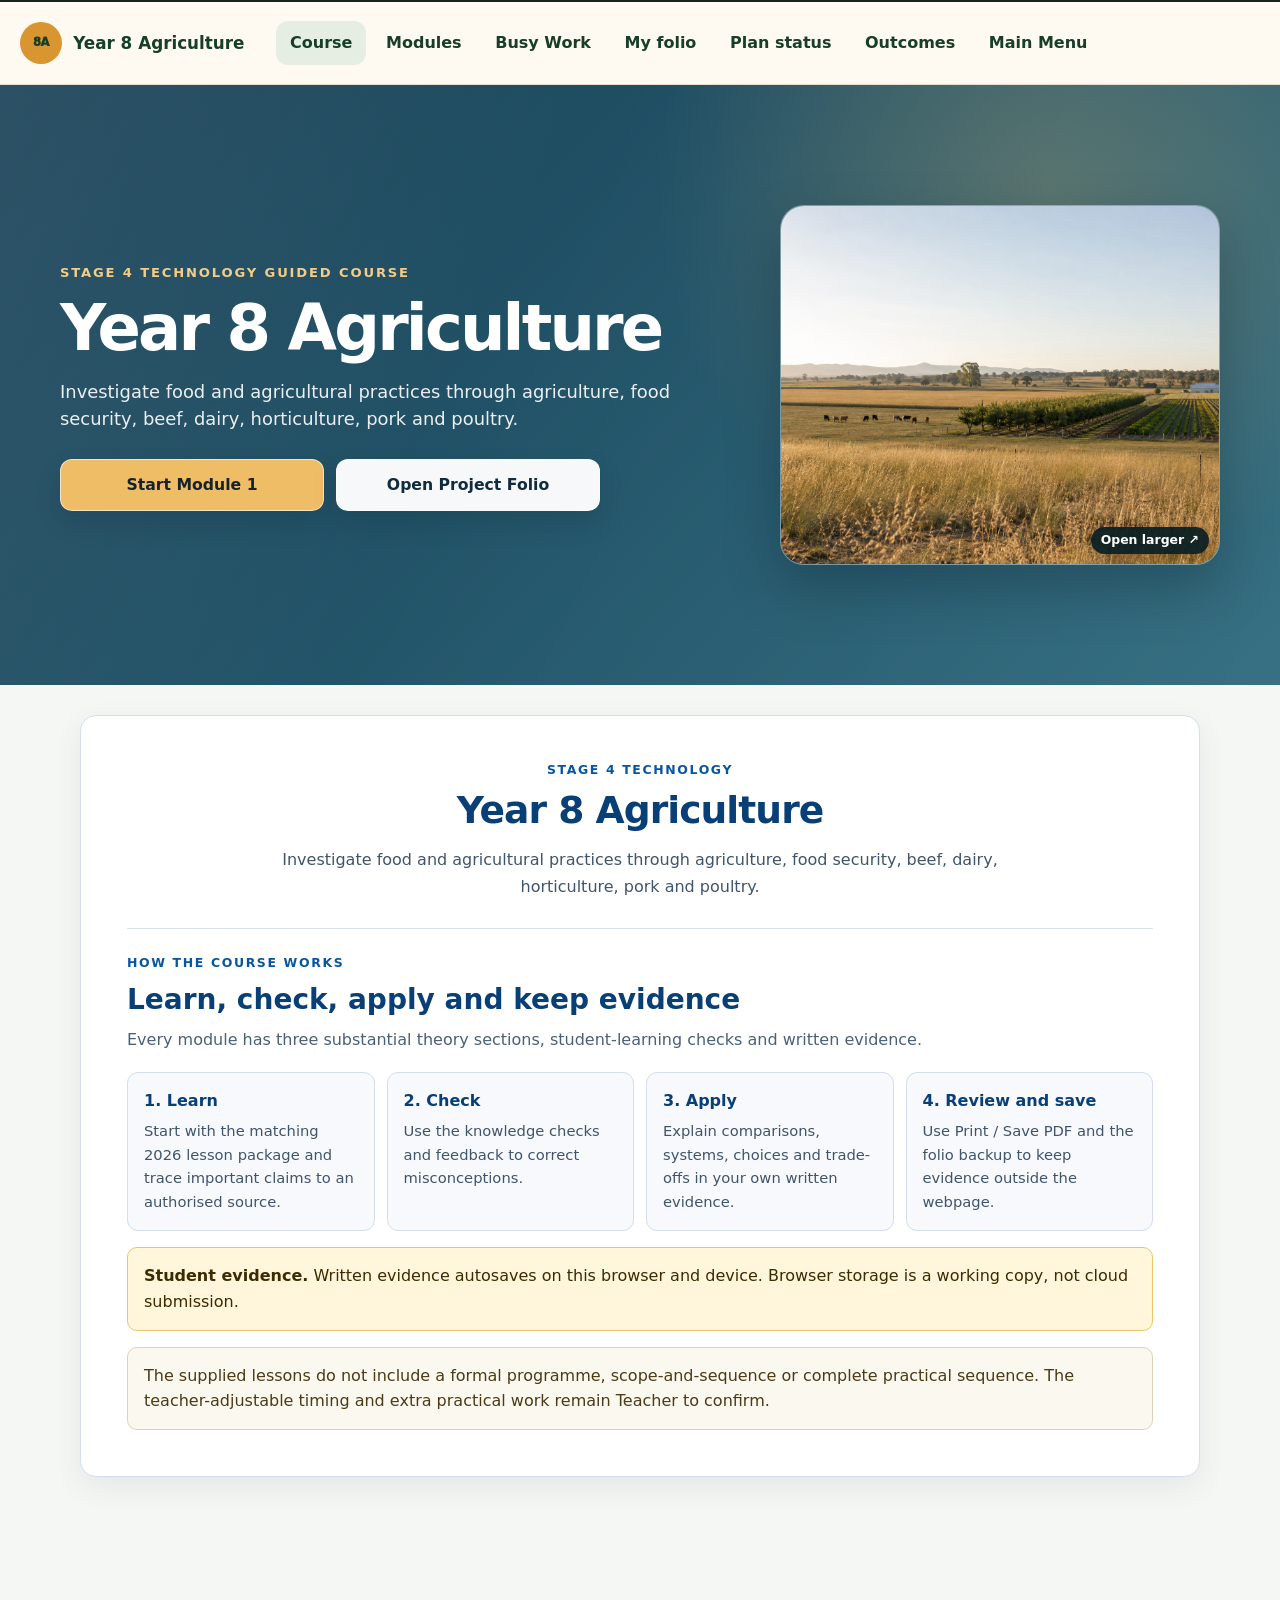
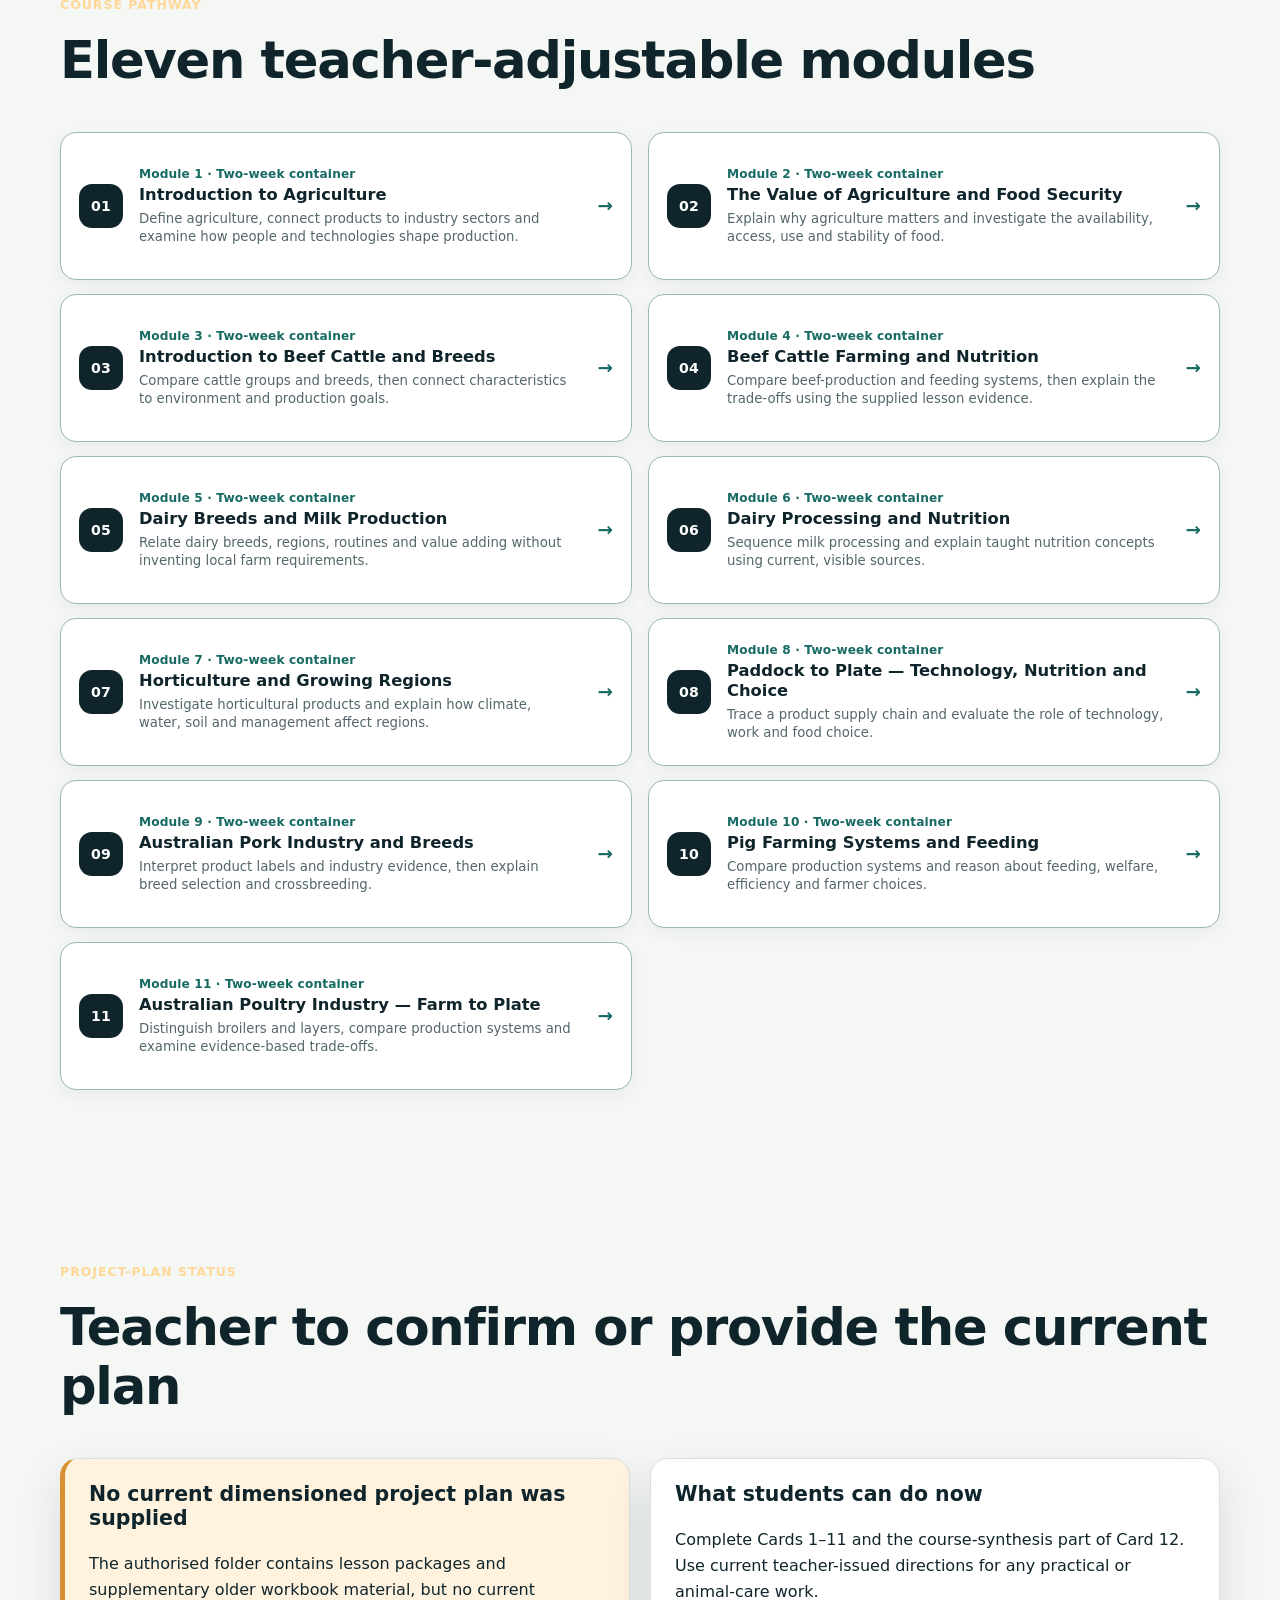
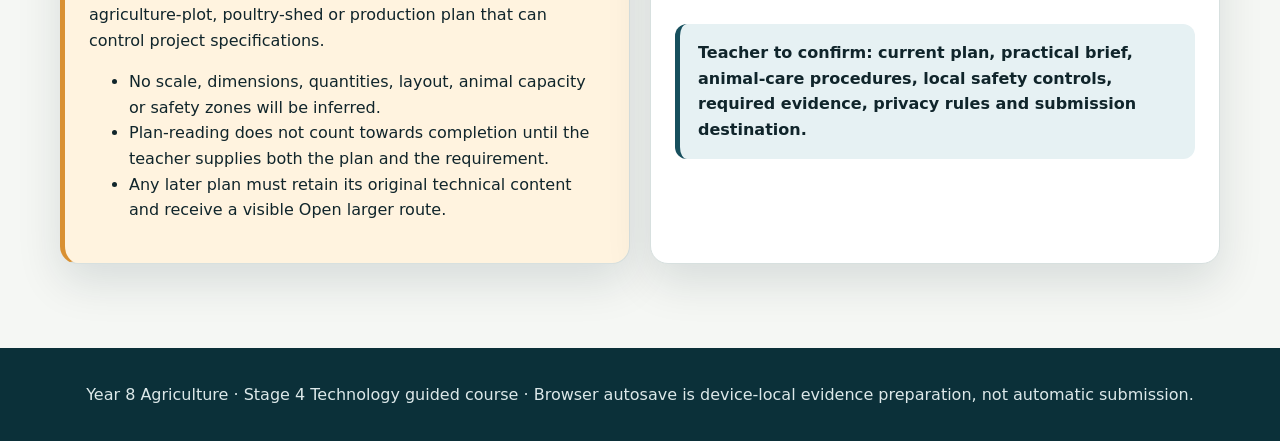
==== commit 82e39c12: "Simplify Year 8 Agriculture front page" ====
--- a/index.html
+++ b/index.html
@@ -8,10 +8,10 @@
   <link rel="stylesheet" href="guided/course.css?v=20260805a">
   <link rel="stylesheet" href="shared/sister-site.css" data-sister-site-styles>
   <link rel="stylesheet" href="course-family-hero.css">
-<link rel="stylesheet" href="course-family-intro.css"><link rel="stylesheet" href="module-pathway.css"></head>
+<link rel="stylesheet" href="course-family-intro.css"><link rel="stylesheet" href="module-pathway.css"><link rel="stylesheet" href="front-page-cleanup.css"></head>
 <body>
   <a class="skip-link" href="#main-content">Skip to course content</a>
-  <header class="site-header"><div class="nav-wrap"><a class="brand" href="index.html">Year 8 Agriculture</a><nav class="nav-links" aria-label="Course navigation"><a href="#pathway">Modules</a><a href="#project-plan">Plan status</a><a href="folio.html">Folio</a><a href="#outcomes">Outcomes</a></nav></div></header>
+  <header class="site-header"><div class="nav-wrap"><a class="brand" href="index.html">Year 8 Agriculture</a><nav class="nav-links" aria-label="Course navigation"><a href="#pathway">Modules</a><a href="#project-plan">Plan status</a><a href="folio.html">Folio</a><a href="https://stevencowell.github.io/Main-Page/">Main menu</a></nav></div></header>
 
   <section class="hero sister-hero course-family-hero"><div class="hero-inner course-family-hero-inner"><div class="hero-copy"><p class="eyebrow">Stage 4 Technology guided course</p><h1>Year 8 Agriculture</h1><p>Investigate food and agricultural practices through agriculture, food security, beef, dairy, horticulture, pork and poultry.</p><div class="hero-actions"><a class="btn" href="module.html?module=1">Start Module 1</a><a class="btn secondary" href="folio.html">Open Project Folio</a></div></div><figure class="hero-showcase"><a class="zoomable-infographic" href="assets/agriculture-hero.png" target="_blank" rel="noopener" aria-label="Open the Year 8 Agriculture course illustration at full size"><img src="assets/agriculture-hero.png" alt="Agricultural learning landscape connecting cattle, dairy, horticulture, pork, poultry and food supply systems"><span class="infographic-open-label">Open larger <span aria-hidden="true">↗</span></span></a><figcaption>Course overview illustration. Supplied lessons and current teacher directions control exact facts, animal-care procedures and practical work.</figcaption></figure></div></section>
 <section class="course-family-intro" aria-labelledby="course-family-intro-title">
--- a/front-page-cleanup.css
+++ b/front-page-cleanup.css
@@ -0,0 +1,18 @@
+/* Retain the source-bound plan-status notice, but remove duplicated orientation and reference material from the entry page. */
+.hero-showcase figcaption,
+.landing-main > .section:first-child,
+#outcomes,
+#outcomes + .section {
+  display: none !important;
+}
+
+#pathway .module-card:last-child {
+  display: none !important;
+}
+
+#pathway .module-card .module-link {
+  background: transparent !important;
+  border: 0 !important;
+  border-radius: inherit !important;
+  box-shadow: none !important;
+}
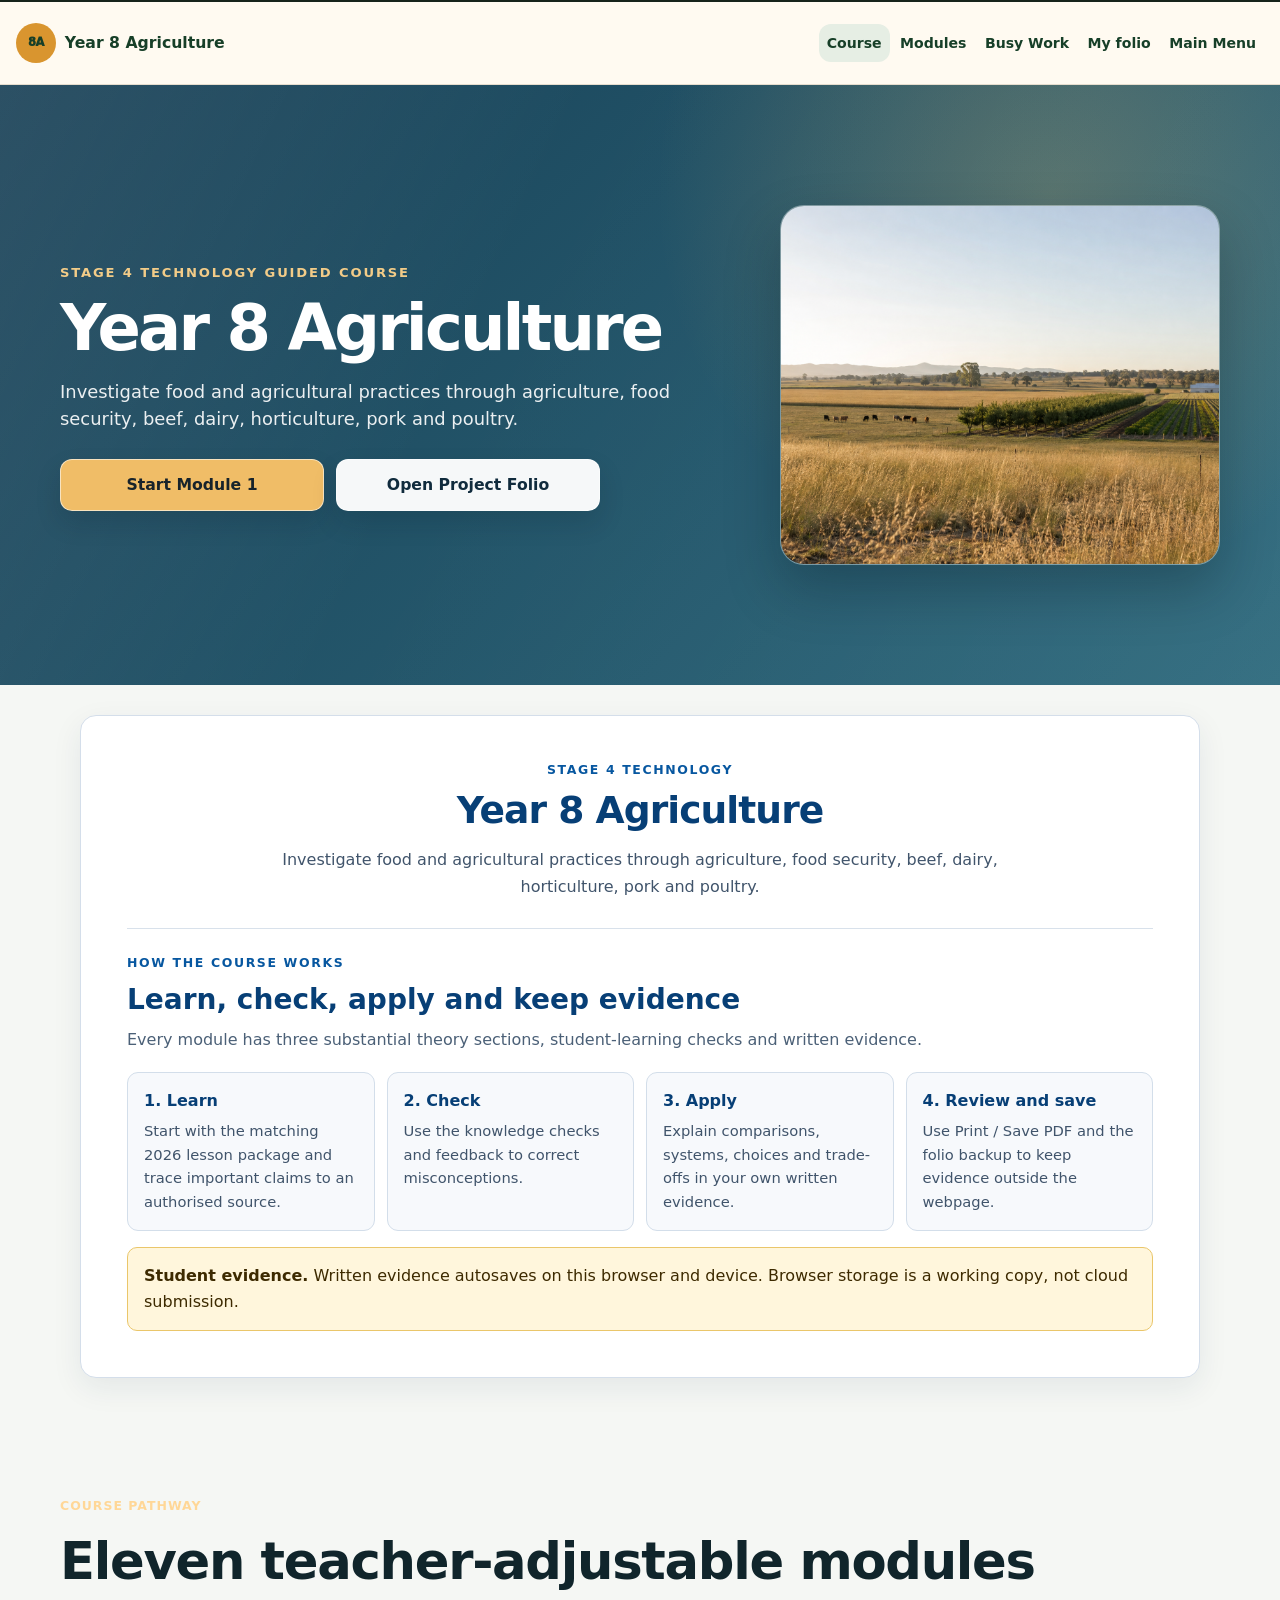
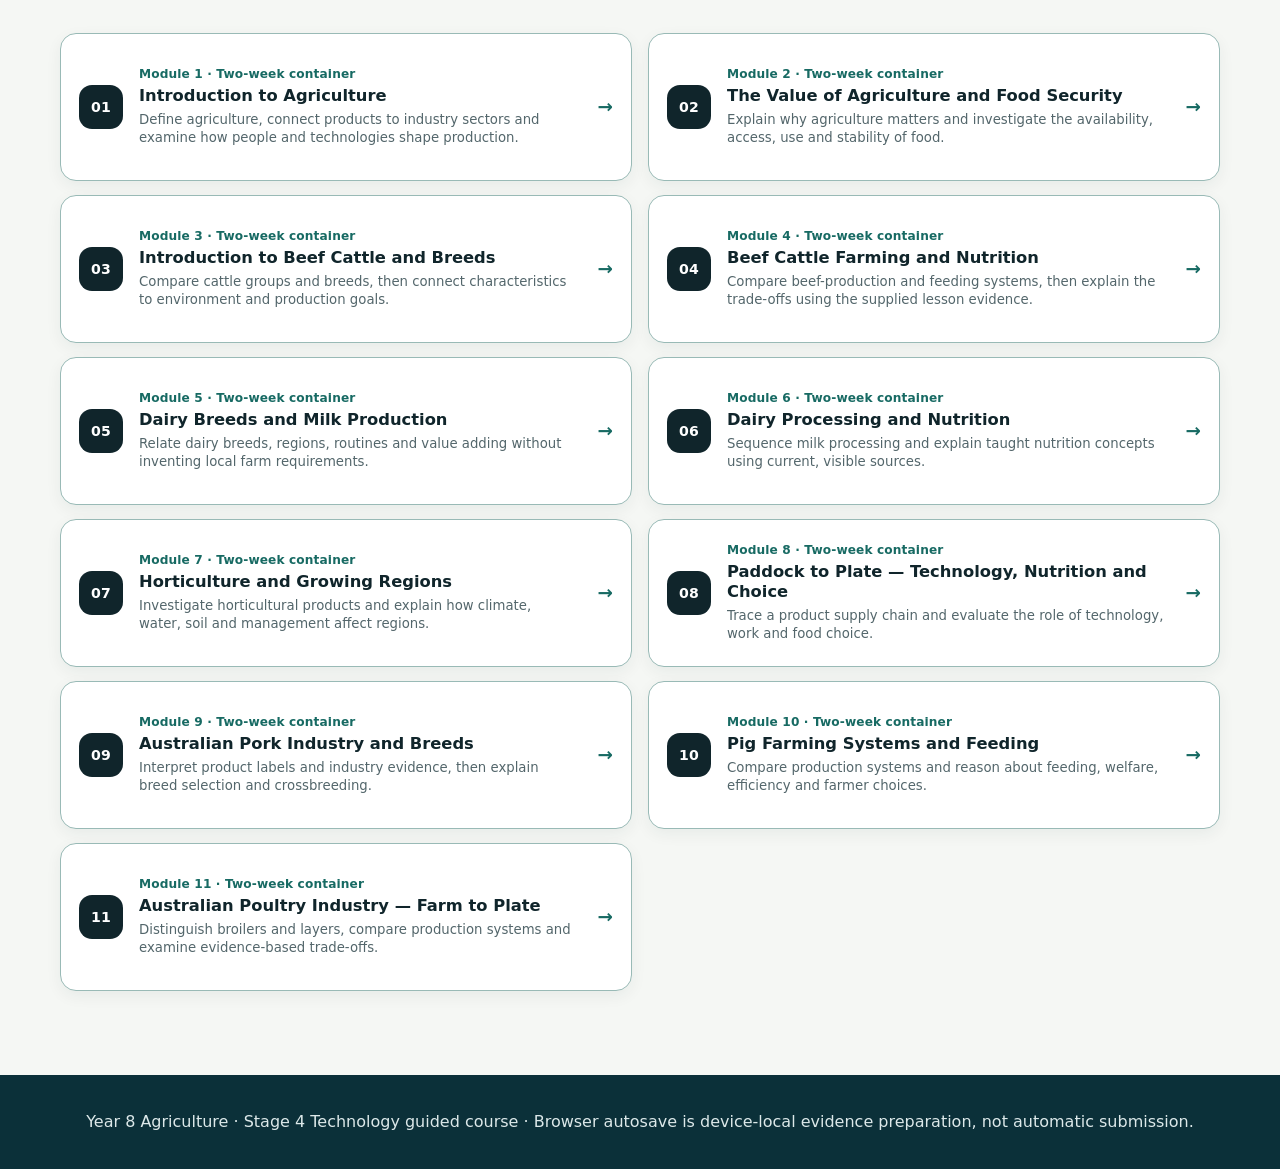
==== commit e9ef77f7: "Align Year 8 Agriculture front page" ====
--- a/index.html
+++ b/index.html
@@ -6,14 +6,14 @@
   <meta name="description" content="Year 8 Agriculture guided learning for the Food and agricultural practices focus area of Stage 4 Technology.">
   <title>Year 8 Agriculture | Stage 4 Technology</title>
   <link rel="stylesheet" href="guided/course.css?v=20260805a">
-  <link rel="stylesheet" href="shared/sister-site.css" data-sister-site-styles>
+  <link rel="stylesheet" href="shared/sister-site.css?v=20260814-agriculture-1" data-sister-site-styles>
   <link rel="stylesheet" href="course-family-hero.css">
-<link rel="stylesheet" href="course-family-intro.css"><link rel="stylesheet" href="module-pathway.css"><link rel="stylesheet" href="front-page-cleanup.css"></head>
+<link rel="stylesheet" href="course-family-intro.css"><link rel="stylesheet" href="module-pathway.css"><link rel="stylesheet" href="front-page-cleanup.css?v=20260814-agriculture-1"></head>
 <body>
   <a class="skip-link" href="#main-content">Skip to course content</a>
   <header class="site-header"><div class="nav-wrap"><a class="brand" href="index.html">Year 8 Agriculture</a><nav class="nav-links" aria-label="Course navigation"><a href="#pathway">Modules</a><a href="#project-plan">Plan status</a><a href="folio.html">Folio</a><a href="https://stevencowell.github.io/Main-Page/">Main menu</a></nav></div></header>
 
-  <section class="hero sister-hero course-family-hero"><div class="hero-inner course-family-hero-inner"><div class="hero-copy"><p class="eyebrow">Stage 4 Technology guided course</p><h1>Year 8 Agriculture</h1><p>Investigate food and agricultural practices through agriculture, food security, beef, dairy, horticulture, pork and poultry.</p><div class="hero-actions"><a class="btn" href="module.html?module=1">Start Module 1</a><a class="btn secondary" href="folio.html">Open Project Folio</a></div></div><figure class="hero-showcase"><a class="zoomable-infographic" href="assets/agriculture-hero.png" target="_blank" rel="noopener" aria-label="Open the Year 8 Agriculture course illustration at full size"><img src="assets/agriculture-hero.png" alt="Agricultural learning landscape connecting cattle, dairy, horticulture, pork, poultry and food supply systems"><span class="infographic-open-label">Open larger <span aria-hidden="true">↗</span></span></a><figcaption>Course overview illustration. Supplied lessons and current teacher directions control exact facts, animal-care procedures and practical work.</figcaption></figure></div></section>
+  <section class="hero sister-hero course-family-hero"><div class="hero-inner course-family-hero-inner"><div class="hero-copy"><p class="eyebrow">Stage 4 Technology guided course</p><h1>Year 8 Agriculture</h1><p>Investigate food and agricultural practices through agriculture, food security, beef, dairy, horticulture, pork and poultry.</p><div class="hero-actions"><a class="btn" href="module.html?module=1">Start Module 1</a><a class="btn secondary" href="folio.html">Open Project Folio</a></div></div><figure class="hero-showcase"><img src="assets/agriculture-hero.png" alt="Agricultural learning landscape connecting cattle, dairy, horticulture, pork, poultry and food supply systems"></figure></div></section>
 <section class="course-family-intro" aria-labelledby="course-family-intro-title">
   <div class="course-family-intro__inner">
     <header class="course-family-intro__heading">
@@ -65,6 +65,6 @@
   </main>
 
   <footer>Year 8 Agriculture · Stage 4 Technology guided course · Browser autosave is device-local evidence preparation, not automatic submission.</footer>
-  <script src="shared/hub-navigation.js" defer></script>
+  <script src="shared/hub-navigation.js?v=20260814-agriculture-1" defer></script>
 </body>
 </html>
--- a/shared/sister-site.css
+++ b/shared/sister-site.css
@@ -341,3 +341,58 @@
     display: none !important;
   }
 }
+
+
+/* Shared TAS navigation alignment for Agriculture course sites. */
+@media (min-width: 1181px) {
+  .course-family-nav__inner {
+    gap: 1rem;
+    max-width: 1380px;
+    min-height: 82px;
+    padding: 0.75rem 1rem;
+  }
+
+  .course-family-nav__brand {
+    font-size: 0.98rem;
+    gap: 0.55rem;
+  }
+
+  .course-family-nav__mark {
+    height: 40px;
+    width: 40px;
+  }
+
+  .course-family-nav__links {
+    flex-wrap: nowrap;
+    gap: 0.15rem;
+    justify-content: flex-end;
+    min-width: 0;
+  }
+
+  .course-family-nav__links a {
+    font-size: 0.88rem;
+    padding: 0.68rem 0.5rem;
+  }
+}
+
+@media (min-width: 781px) and (max-width: 1180px) {
+  .course-family-nav__inner {
+    display: grid;
+    gap: 0.55rem;
+    padding: 0.7rem 1rem 0.55rem;
+  }
+
+  .course-family-nav__links {
+    flex-wrap: nowrap;
+    margin-inline: -1rem;
+    overflow-x: auto;
+    padding: 0 1rem 0.45rem;
+    scrollbar-width: thin;
+  }
+
+  .course-family-nav__links a {
+    flex: 0 0 auto;
+    font-size: 0.9rem;
+    padding: 0.62rem 0.68rem;
+  }
+}
--- a/front-page-cleanup.css
+++ b/front-page-cleanup.css
@@ -1,6 +1,9 @@
-/* Retain the source-bound plan-status notice, but remove duplicated orientation and reference material from the entry page. */
+/* Keep the student entry page focused on orientation and the real learning pathway. */
 .hero-showcase figcaption,
+.infographic-open-label,
+.course-family-intro__boundary,
 .landing-main > .section:first-child,
+#project-plan,
 #outcomes,
 #outcomes + .section {
   display: none !important;
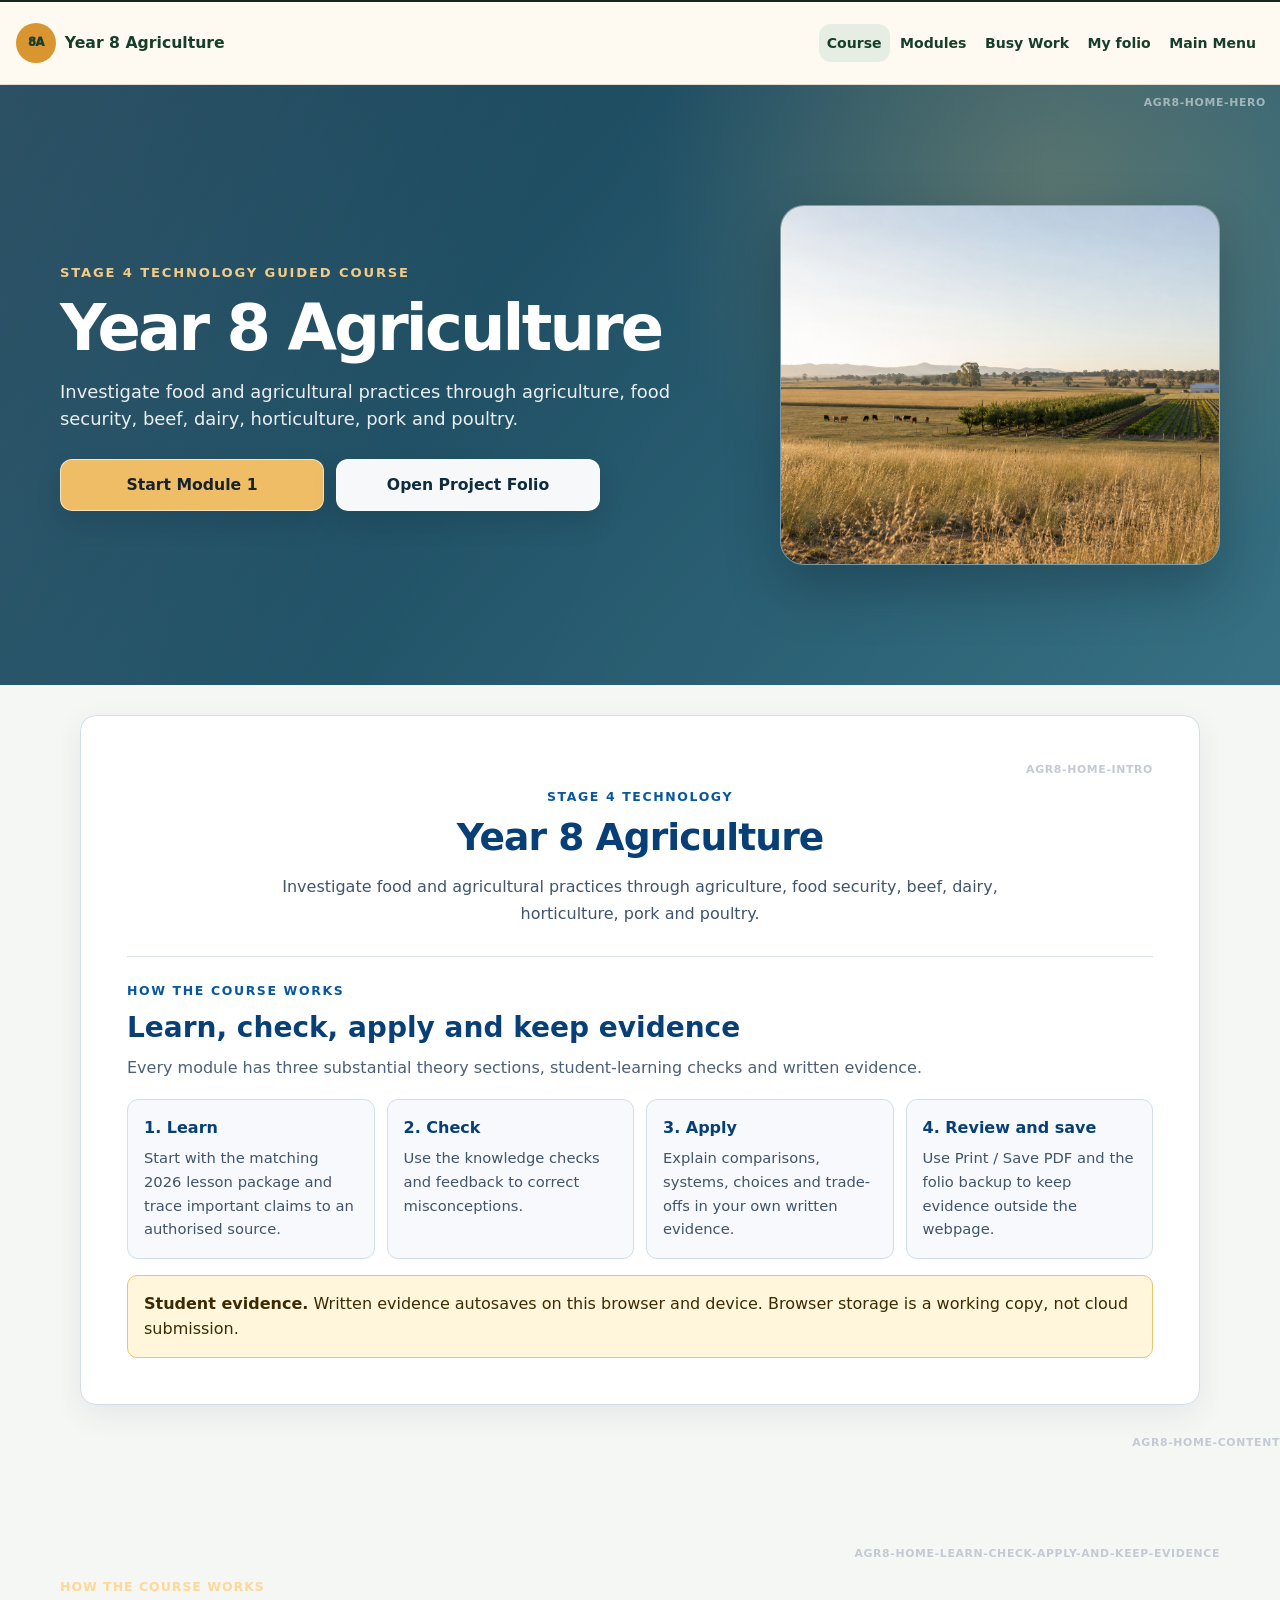
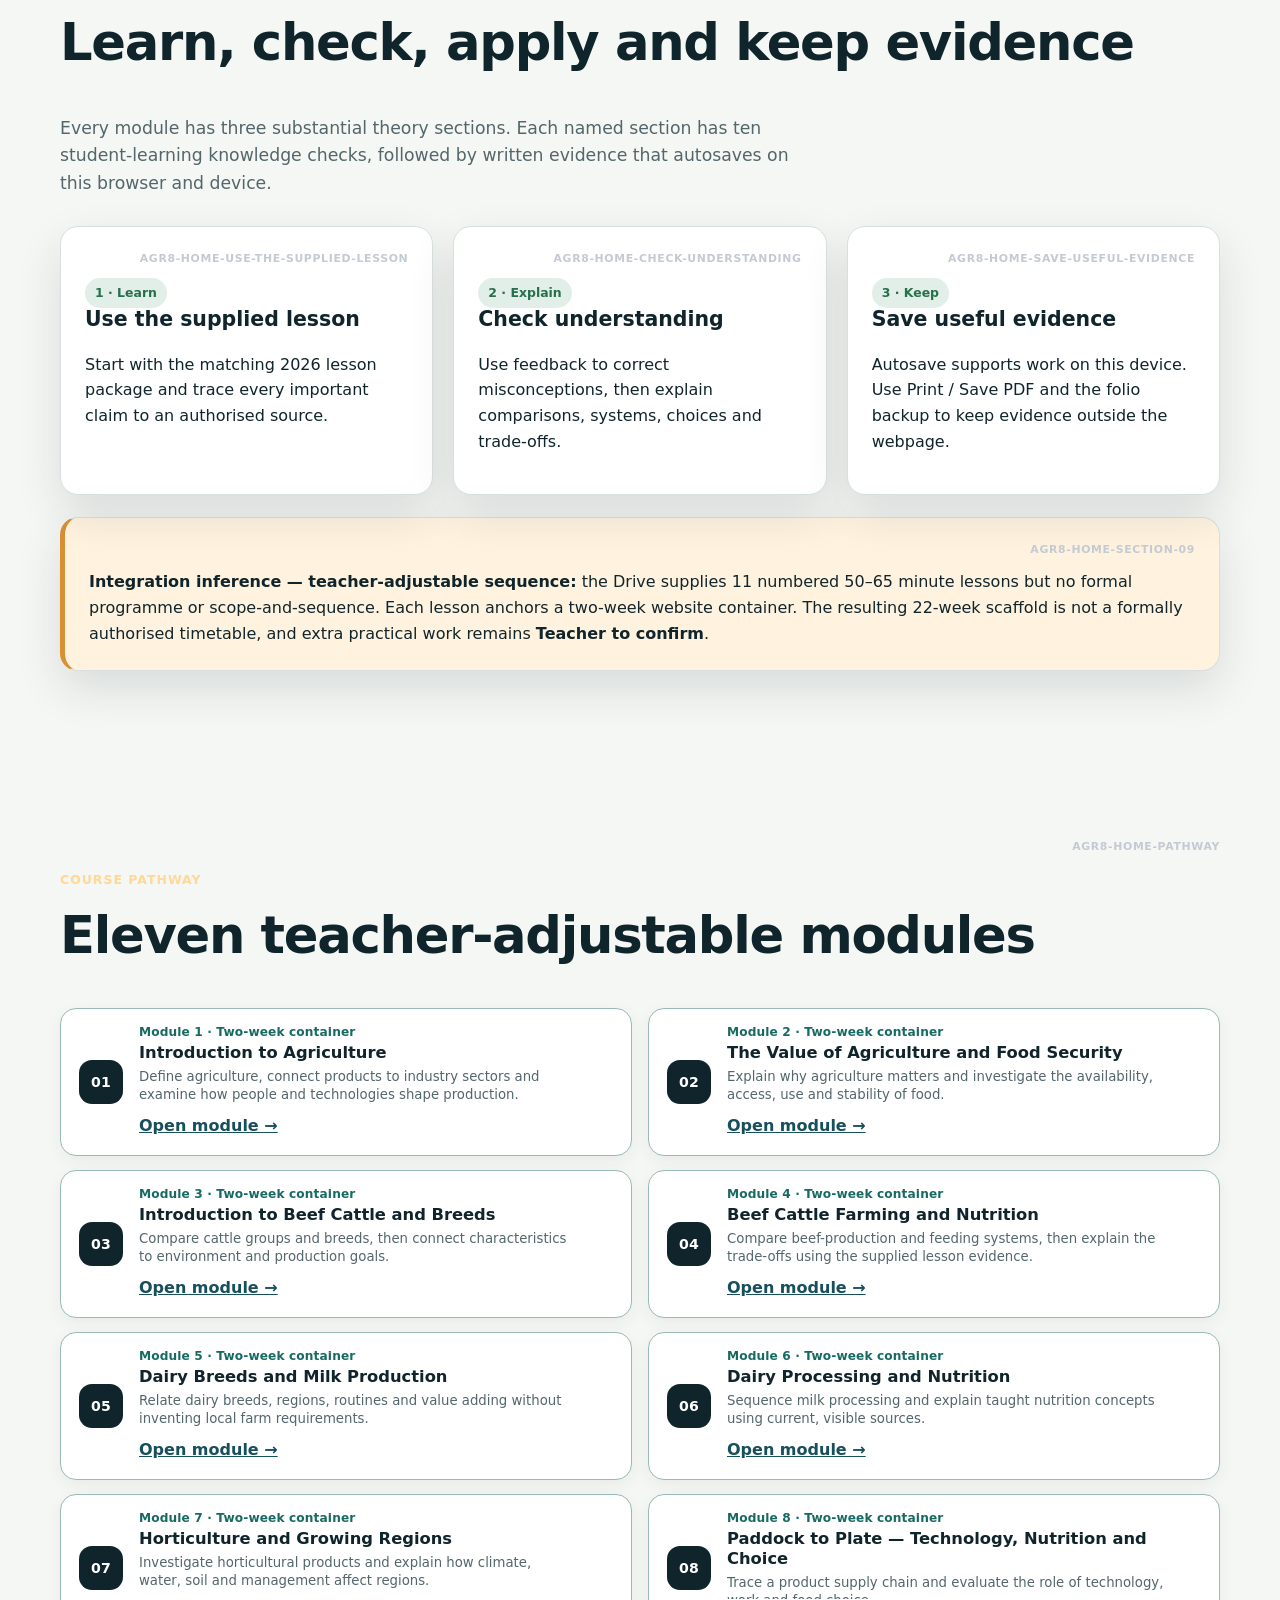
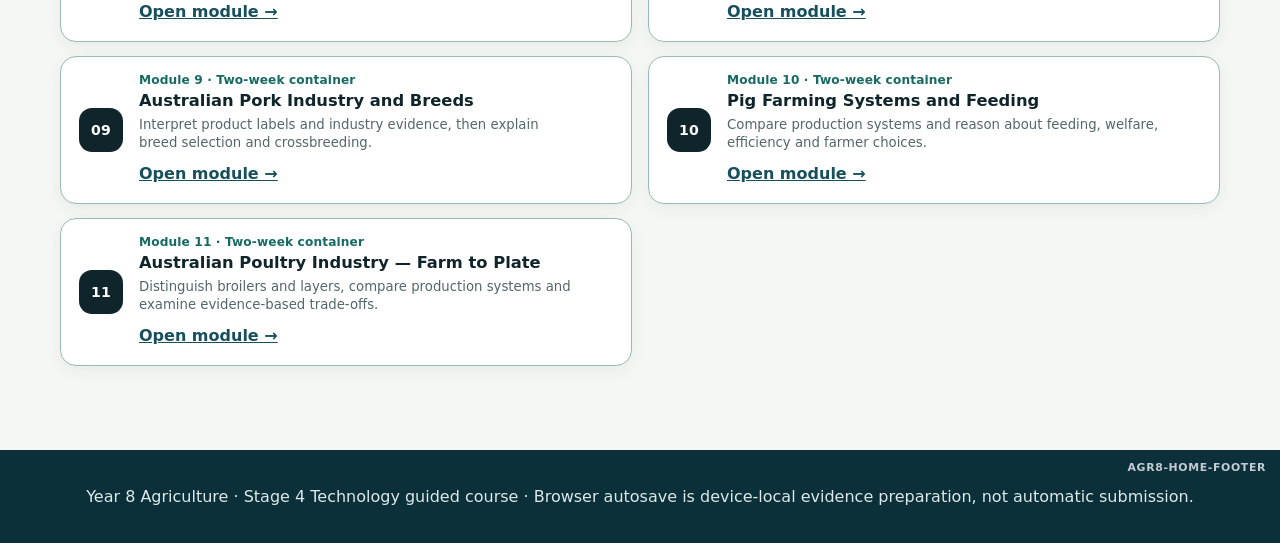
==== commit b79a8a0e: "Align modules and add section references" ====
--- a/index.html
+++ b/index.html
@@ -8,7 +8,7 @@
   <link rel="stylesheet" href="guided/course.css?v=20260805a">
   <link rel="stylesheet" href="shared/sister-site.css?v=20260814-agriculture-1" data-sister-site-styles>
   <link rel="stylesheet" href="course-family-hero.css">
-<link rel="stylesheet" href="course-family-intro.css"><link rel="stylesheet" href="module-pathway.css"><link rel="stylesheet" href="front-page-cleanup.css?v=20260814-agriculture-1"></head>
+<link rel="stylesheet" href="course-family-intro.css"><link rel="stylesheet" href="module-pathway.css"><link rel="stylesheet" href="front-page-cleanup.css?v=20260814-agriculture-1"><link rel="stylesheet" href="section-reference.css?v=20260817a"></head>
 <body>
   <a class="skip-link" href="#main-content">Skip to course content</a>
   <header class="site-header"><div class="nav-wrap"><a class="brand" href="index.html">Year 8 Agriculture</a><nav class="nav-links" aria-label="Course navigation"><a href="#pathway">Modules</a><a href="#project-plan">Plan status</a><a href="folio.html">Folio</a><a href="https://stevencowell.github.io/Main-Page/">Main menu</a></nav></div></header>
@@ -66,5 +66,5 @@
 
   <footer>Year 8 Agriculture · Stage 4 Technology guided course · Browser autosave is device-local evidence preparation, not automatic submission.</footer>
   <script src="shared/hub-navigation.js?v=20260814-agriculture-1" defer></script>
-</body>
+<script src="vendor/html2canvas.min.js"></script><script src="section-reference.js?v=20260817a" data-site-code="AGR8"></script></body>
 </html>
--- a/section-reference.css
+++ b/section-reference.css
@@ -0,0 +1,79 @@
+.section-reference {
+  display: block;
+  max-width: 100%;
+  min-width: 0;
+  width: auto;
+  margin: 0 0 12px auto;
+  color: #c4cad3;
+  font-size: 0.68rem;
+  font-weight: 700;
+  letter-spacing: 0.06em;
+  line-height: 1.4;
+  text-decoration: none;
+  text-align: right;
+  text-transform: uppercase;
+  overflow-wrap: anywhere;
+}
+
+.section-reference-overlay-target {
+  position: relative;
+}
+
+.section-reference-layout-safe {
+  min-width: 0;
+  overflow-wrap: anywhere;
+}
+
+.section-reference--overlay {
+  bottom: auto;
+  display: block;
+  height: auto;
+  left: auto;
+  margin: 0;
+  max-width: calc(100% - 28px);
+  min-height: 0;
+  position: absolute;
+  right: 14px;
+  top: 10px;
+  width: max-content;
+  z-index: 6;
+}
+
+.section-reference--on-dark {
+  color: rgba(255, 255, 255, 0.5);
+}
+
+.section-reference--on-dark:hover,
+.section-reference--on-dark:focus-visible {
+  color: rgba(255, 255, 255, 0.92);
+}
+
+.section-reference:hover,
+.section-reference:focus-visible {
+  color: #0757a0;
+  text-decoration: underline;
+  text-underline-offset: 3px;
+}
+
+.section-reference:focus-visible {
+  outline: 2px solid #0757a0;
+  outline-offset: 3px;
+  border-radius: 2px;
+}
+
+.section-reference.is-copied {
+  color: #667085;
+}
+
+.section-reference.is-capturing,
+.section-reference.is-capturing:focus-visible {
+  color: #c4cad3;
+  outline: none;
+  text-decoration: none;
+}
+
+@media print {
+  .section-reference {
+    display: none;
+  }
+}
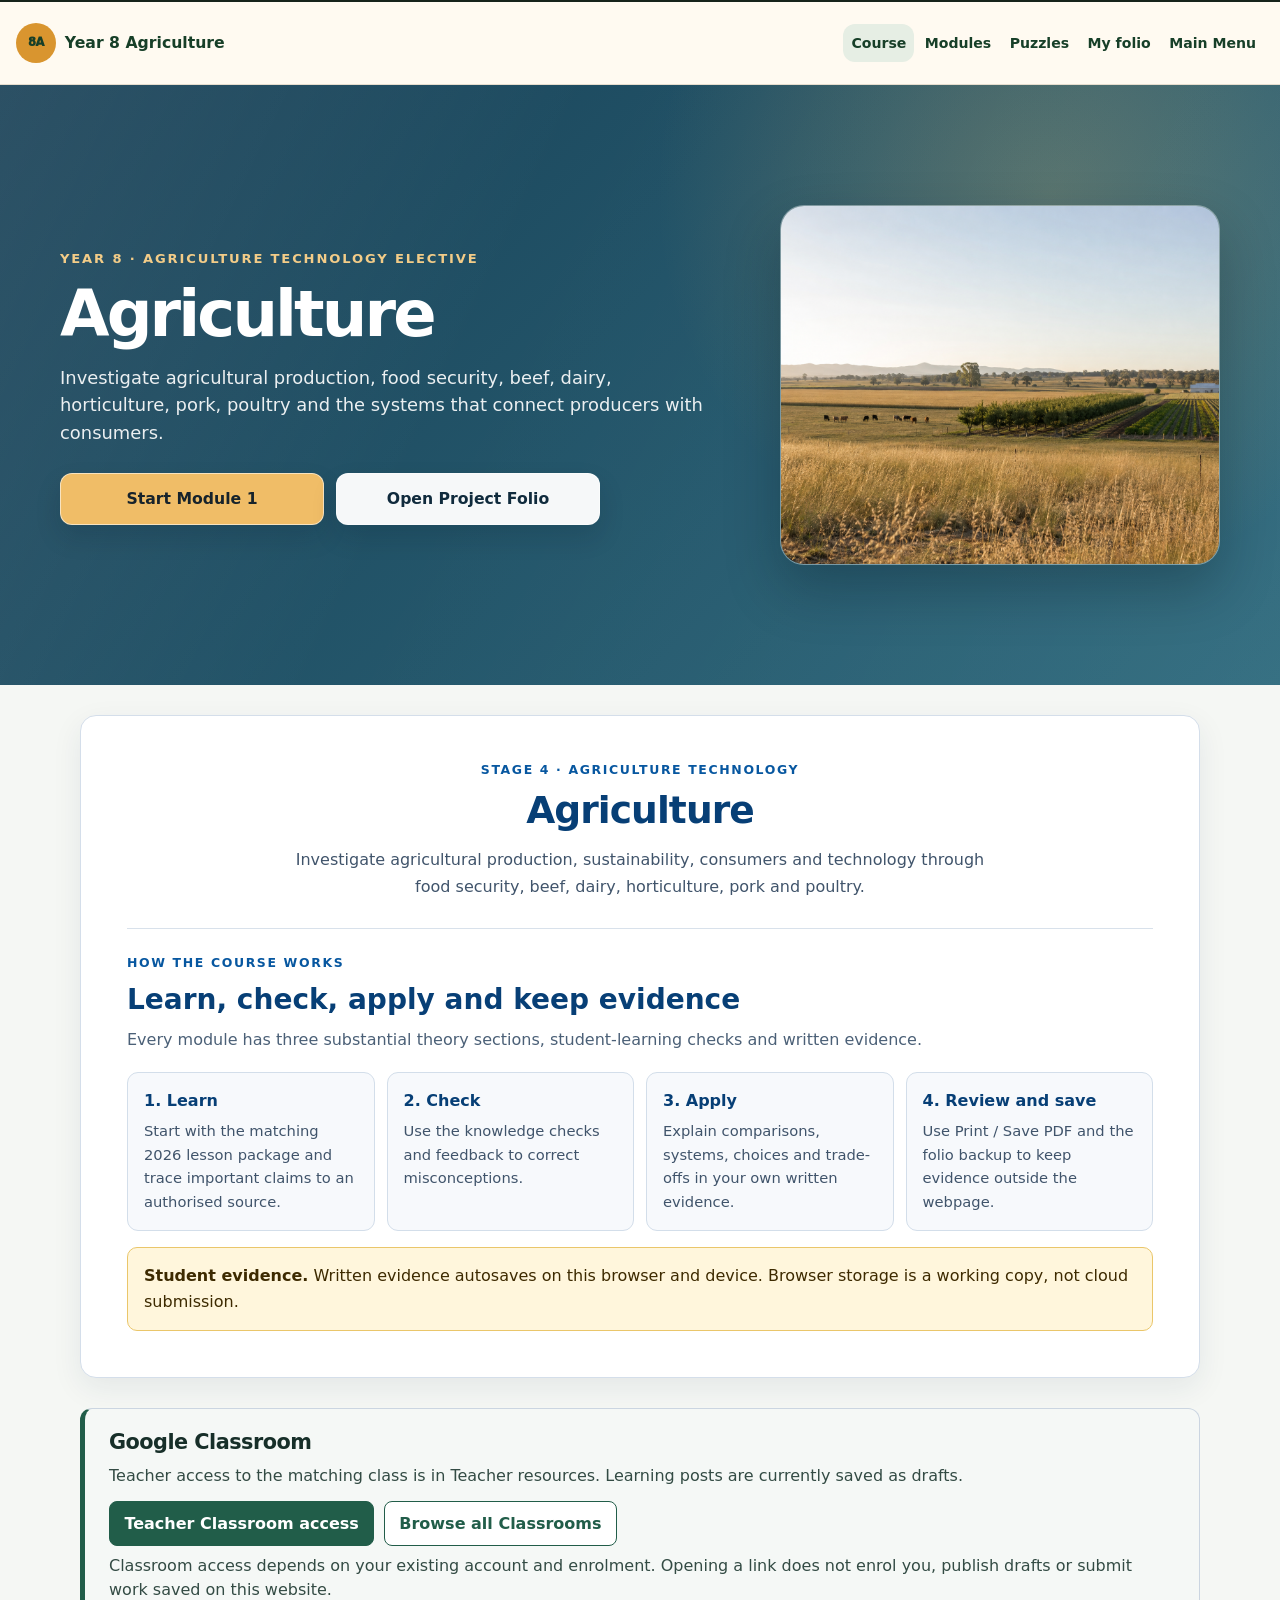
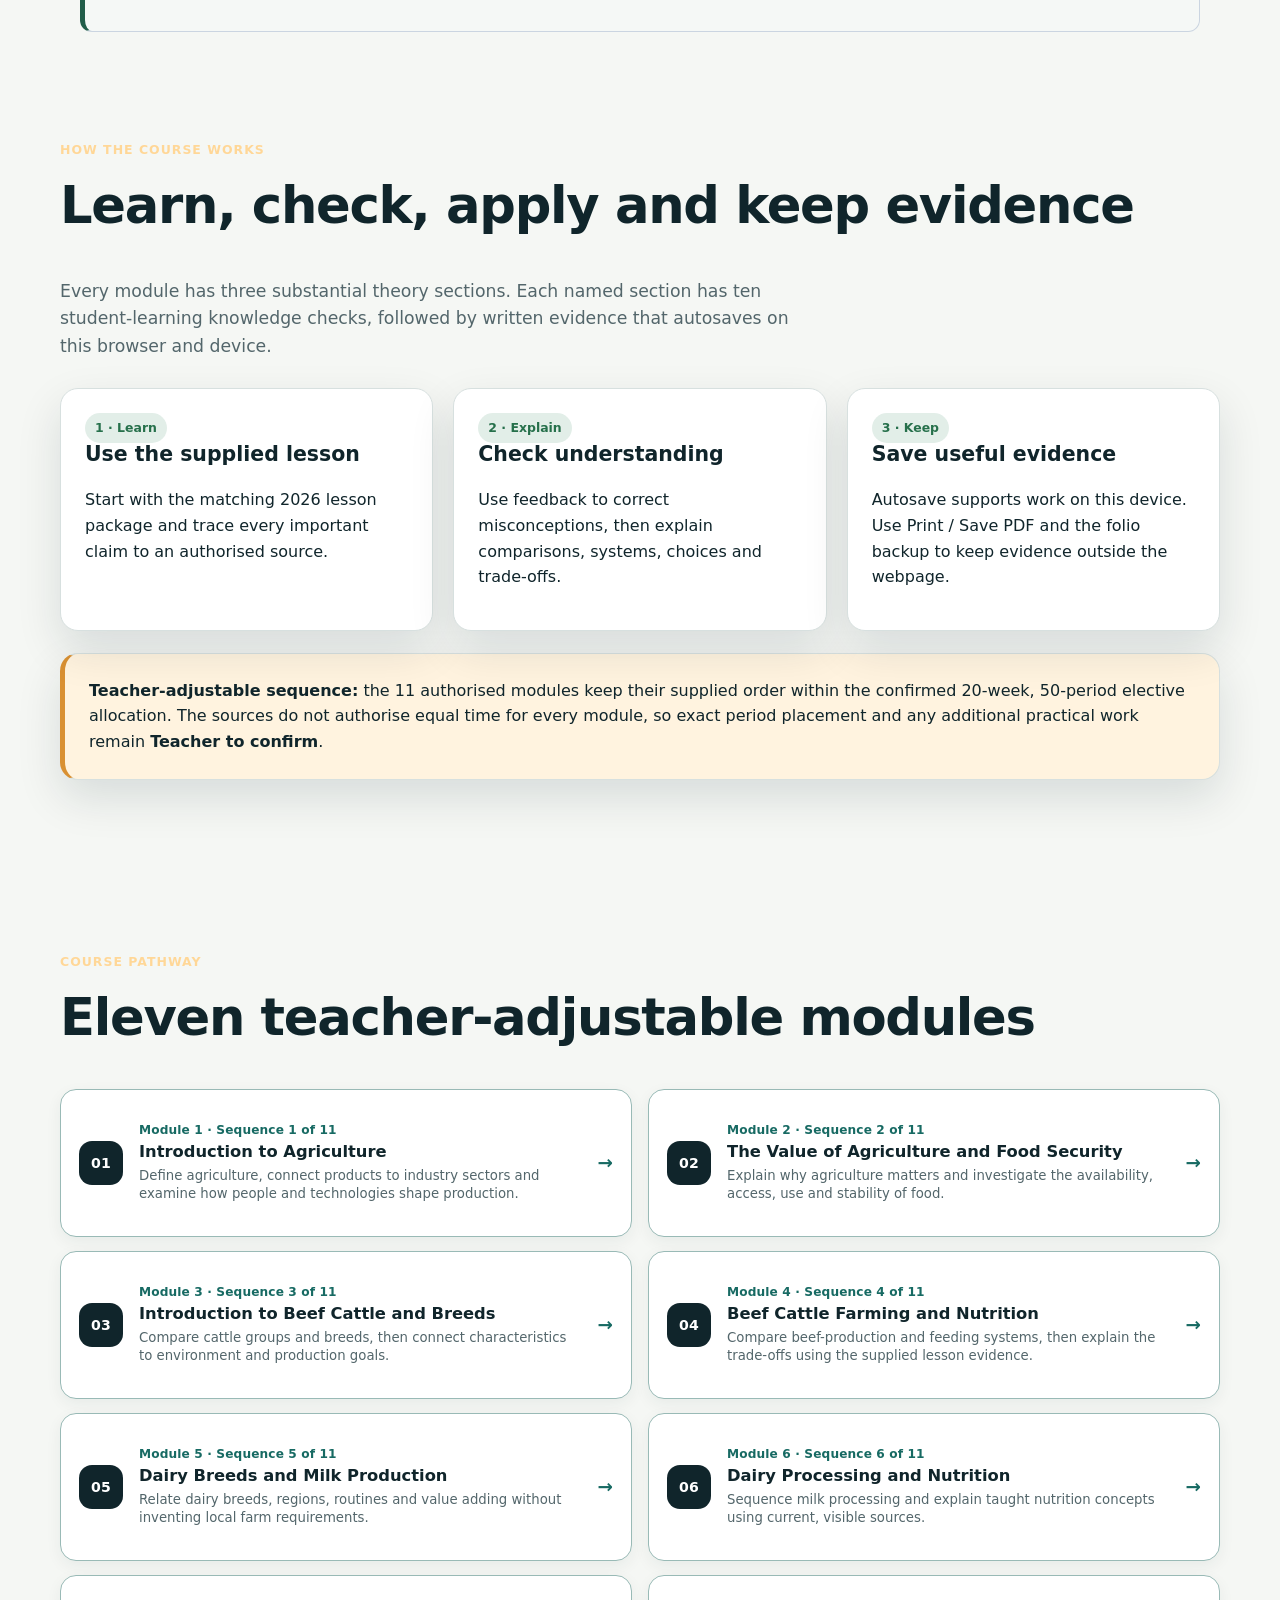
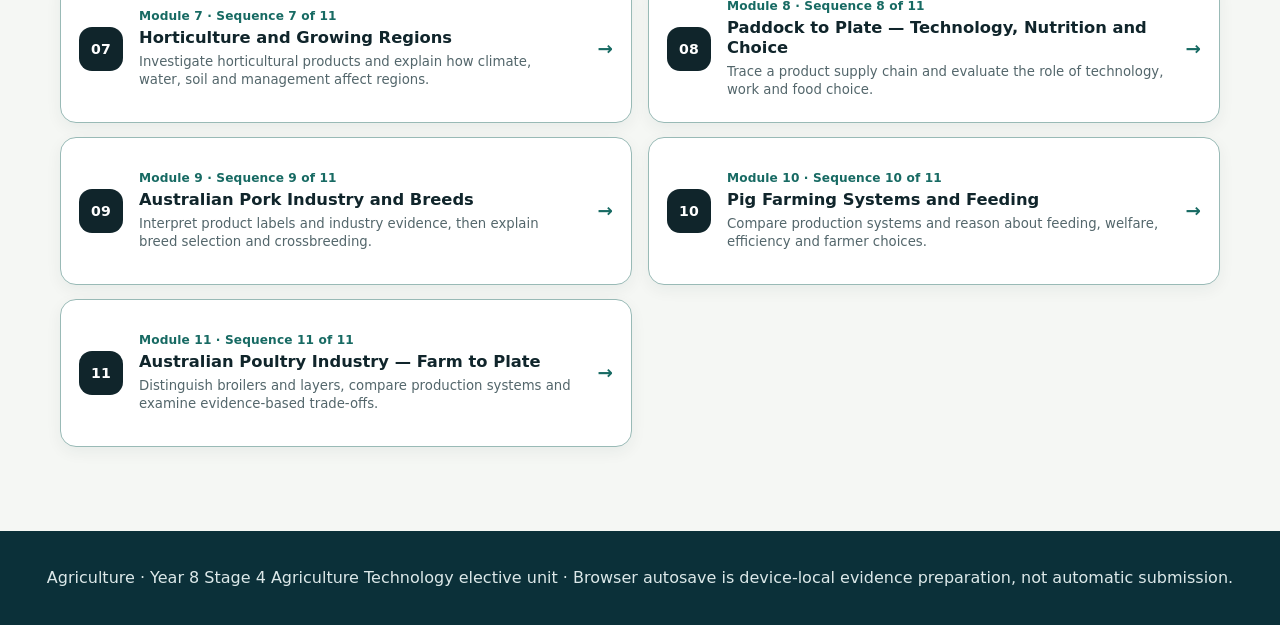
==== commit 5c912585: "Add verified Google Classroom access links" ====
--- a/index.html
+++ b/index.html
@@ -3,23 +3,25 @@
 <head>
   <meta charset="utf-8">
   <meta name="viewport" content="width=device-width, initial-scale=1">
-  <meta name="description" content="Year 8 Agriculture guided learning for the Food and agricultural practices focus area of Stage 4 Technology.">
-  <title>Year 8 Agriculture | Stage 4 Technology</title>
+  <meta name="description" content="Year 8 Agriculture guided learning for a Stage 4 Agriculture Technology elective.">
+  <title>Agriculture | Year 8 Agriculture Technology elective</title>
   <link rel="stylesheet" href="guided/course.css?v=20260805a">
   <link rel="stylesheet" href="shared/sister-site.css?v=20260814-agriculture-1" data-sister-site-styles>
   <link rel="stylesheet" href="course-family-hero.css">
-<link rel="stylesheet" href="course-family-intro.css"><link rel="stylesheet" href="module-pathway.css"><link rel="stylesheet" href="front-page-cleanup.css?v=20260814-agriculture-1"><link rel="stylesheet" href="section-reference.css?v=20260817a"></head>
+<link rel="stylesheet" href="course-family-intro.css"><link rel="stylesheet" href="module-pathway.css"><link rel="stylesheet" href="front-page-cleanup.css?v=20260814-agriculture-1">  <link rel="icon" href="data:,">
+  <link rel="stylesheet" href="classroom-access.css">
+</head>
 <body>
   <a class="skip-link" href="#main-content">Skip to course content</a>
-  <header class="site-header"><div class="nav-wrap"><a class="brand" href="index.html">Year 8 Agriculture</a><nav class="nav-links" aria-label="Course navigation"><a href="#pathway">Modules</a><a href="#project-plan">Plan status</a><a href="folio.html">Folio</a><a href="https://stevencowell.github.io/Main-Page/">Main menu</a></nav></div></header>
+  <header class="site-header"><div class="nav-wrap"><a class="brand" href="index.html">Agriculture</a><nav class="nav-links" aria-label="Course navigation"><a href="#pathway">Modules</a><a href="#project-plan">Plan status</a><a href="folio.html">Folio</a><a href="teacher-resources.html">Teacher resources</a><a href="https://stevencowell.github.io/Main-Page/">Main menu</a></nav></div></header>
 
-  <section class="hero sister-hero course-family-hero"><div class="hero-inner course-family-hero-inner"><div class="hero-copy"><p class="eyebrow">Stage 4 Technology guided course</p><h1>Year 8 Agriculture</h1><p>Investigate food and agricultural practices through agriculture, food security, beef, dairy, horticulture, pork and poultry.</p><div class="hero-actions"><a class="btn" href="module.html?module=1">Start Module 1</a><a class="btn secondary" href="folio.html">Open Project Folio</a></div></div><figure class="hero-showcase"><img src="assets/agriculture-hero.png" alt="Agricultural learning landscape connecting cattle, dairy, horticulture, pork, poultry and food supply systems"></figure></div></section>
+  <section class="hero sister-hero course-family-hero"><div class="hero-inner course-family-hero-inner"><div class="hero-copy"><p class="eyebrow">Year 8 · Agriculture Technology elective</p><h1>Agriculture</h1><p>Investigate agricultural production, food security, beef, dairy, horticulture, pork, poultry and the systems that connect producers with consumers.</p><div class="hero-actions"><a class="btn" href="module.html?module=1">Start Module 1</a><a class="btn secondary" href="folio.html">Open Project Folio</a></div></div><figure class="hero-showcase"><img src="assets/agriculture-hero.png" alt="Agricultural learning landscape connecting cattle, dairy, horticulture, pork, poultry and food supply systems"></figure></div></section>
 <section class="course-family-intro" aria-labelledby="course-family-intro-title">
   <div class="course-family-intro__inner">
     <header class="course-family-intro__heading">
-      <p class="course-family-intro__eyebrow">Stage 4 Technology</p>
-      <h2 id="course-family-intro-title">Year 8 Agriculture</h2>
-      <p class="course-family-intro__lede">Investigate food and agricultural practices through agriculture, food security, beef, dairy, horticulture, pork and poultry.</p>
+      <p class="course-family-intro__eyebrow">Stage 4 · Agriculture Technology</p>
+      <h2 id="course-family-intro-title">Agriculture</h2>
+      <p class="course-family-intro__lede">Investigate agricultural production, sustainability, consumers and technology through food security, beef, dairy, horticulture, pork and poultry.</p>
     </header>
     <div class="course-family-intro__routine">
       <div class="course-family-intro__routine-heading">
@@ -35,36 +37,45 @@
       </div>
     </div>
     <p class="course-family-intro__evidence"><strong>Student evidence.</strong> Written evidence autosaves on this browser and device. Browser storage is a working copy, not cloud submission.</p>
-    <p class="course-family-intro__boundary">The supplied lessons do not include a formal programme, scope-and-sequence or complete practical sequence. The teacher-adjustable timing and extra practical work remain Teacher to confirm.</p>
+    <p class="course-family-intro__boundary"><strong>Year 8 elective pattern:</strong> 20 weeks, 50 × 60-minute periods, 5 periods per fortnight and an average 2.5 hours per week. This introductory unit contributes to a 100-hour Agriculture Technology elective, so additional study is required. Exact module timing and any practical work remain Teacher to confirm.</p>
   </div>
 </section>
 
   <main id="main-content" class="landing-main">
-    <section class="section"><p class="eyebrow">How the course works</p><h2>Learn, check, apply and keep evidence</h2><p class="section-intro">Every module has three substantial theory sections. Each named section has ten student-learning knowledge checks, followed by written evidence that autosaves on this browser and device.</p><div class="grid three" style="margin-top:28px"><article class="card"><span class="status-pill">1 · Learn</span><h3>Use the supplied lesson</h3><p>Start with the matching 2026 lesson package and trace every important claim to an authorised source.</p></article><article class="card"><span class="status-pill">2 · Explain</span><h3>Check understanding</h3><p>Use feedback to correct misconceptions, then explain comparisons, systems, choices and trade-offs.</p></article><article class="card"><span class="status-pill">3 · Keep</span><h3>Save useful evidence</h3><p>Autosave supports work on this device. Use Print / Save PDF and the folio backup to keep evidence outside the webpage.</p></article></div><div class="card pending" style="margin-top:22px"><strong>Integration inference — teacher-adjustable sequence:</strong> the Drive supplies 11 numbered 50–65 minute lessons but no formal programme or scope-and-sequence. Each lesson anchors a two-week website container. The resulting 22-week scaffold is not a formally authorised timetable, and extra practical work remains <strong>Teacher to confirm</strong>.</div></section>
+<!-- COURSE-CLASSROOM-ACCESS-START -->
+<section class="classroom-access" id="classroom-access" aria-labelledby="classroom-access-title">
+  <h2 id="classroom-access-title">Google Classroom</h2>
+  <p>Teacher access to the matching class is in Teacher resources. Learning posts are currently saved as drafts.</p>
+  <div class="classroom-access__actions"><a href="teacher-resources.html#classroom-access">Teacher Classroom access</a><a href="https://stevencowell.github.io/Main-Page/classroom-library/">Browse all Classrooms</a></div>
+  <p>Classroom access depends on your existing account and enrolment. Opening a link does not enrol you, publish drafts or submit work saved on this website.</p>
+</section>
+<!-- COURSE-CLASSROOM-ACCESS-END -->
+
+    <section class="section"><p class="eyebrow">How the course works</p><h2>Learn, check, apply and keep evidence</h2><p class="section-intro">Every module has three substantial theory sections. Each named section has ten student-learning knowledge checks, followed by written evidence that autosaves on this browser and device.</p><div class="grid three" style="margin-top:28px"><article class="card"><span class="status-pill">1 · Learn</span><h3>Use the supplied lesson</h3><p>Start with the matching 2026 lesson package and trace every important claim to an authorised source.</p></article><article class="card"><span class="status-pill">2 · Explain</span><h3>Check understanding</h3><p>Use feedback to correct misconceptions, then explain comparisons, systems, choices and trade-offs.</p></article><article class="card"><span class="status-pill">3 · Keep</span><h3>Save useful evidence</h3><p>Autosave supports work on this device. Use Print / Save PDF and the folio backup to keep evidence outside the webpage.</p></article></div><div class="card pending" style="margin-top:22px"><strong>Teacher-adjustable sequence:</strong> the 11 authorised modules keep their supplied order within the confirmed 20-week, 50-period elective allocation. The sources do not authorise equal time for every module, so exact period placement and any additional practical work remain <strong>Teacher to confirm</strong>.</div></section>
 
     <section class="section" id="pathway"><p class="eyebrow">Course pathway</p><h2>Eleven teacher-adjustable modules</h2><div class="grid two" style="margin-top:28px">
-      <article class="card module-card"><span class="stage">Module 1 · Two-week container</span><h3>Introduction to Agriculture</h3><p>Define agriculture, connect products to industry sectors and examine how people and technologies shape production.</p><a class="module-link" href="module.html?module=1">Open module →</a></article>
-      <article class="card module-card"><span class="stage">Module 2 · Two-week container</span><h3>The Value of Agriculture and Food Security</h3><p>Explain why agriculture matters and investigate the availability, access, use and stability of food.</p><a class="module-link" href="module.html?module=2">Open module →</a></article>
-      <article class="card module-card"><span class="stage">Module 3 · Two-week container</span><h3>Introduction to Beef Cattle and Breeds</h3><p>Compare cattle groups and breeds, then connect characteristics to environment and production goals.</p><a class="module-link" href="module.html?module=3">Open module →</a></article>
-      <article class="card module-card"><span class="stage">Module 4 · Two-week container</span><h3>Beef Cattle Farming and Nutrition</h3><p>Compare beef-production and feeding systems, then explain the trade-offs using the supplied lesson evidence.</p><a class="module-link" href="module.html?module=4">Open module →</a></article>
-      <article class="card module-card"><span class="stage">Module 5 · Two-week container</span><h3>Dairy Breeds and Milk Production</h3><p>Relate dairy breeds, regions, routines and value adding without inventing local farm requirements.</p><a class="module-link" href="module.html?module=5">Open module →</a></article>
-      <article class="card module-card"><span class="stage">Module 6 · Two-week container</span><h3>Dairy Processing and Nutrition</h3><p>Sequence milk processing and explain taught nutrition concepts using current, visible sources.</p><a class="module-link" href="module.html?module=6">Open module →</a></article>
-      <article class="card module-card"><span class="stage">Module 7 · Two-week container</span><h3>Horticulture and Growing Regions</h3><p>Investigate horticultural products and explain how climate, water, soil and management affect regions.</p><a class="module-link" href="module.html?module=7">Open module →</a></article>
-      <article class="card module-card"><span class="stage">Module 8 · Two-week container</span><h3>Paddock to Plate — Technology, Nutrition and Choice</h3><p>Trace a product supply chain and evaluate the role of technology, work and food choice.</p><a class="module-link" href="module.html?module=8">Open module →</a></article>
-      <article class="card module-card"><span class="stage">Module 9 · Two-week container</span><h3>Australian Pork Industry and Breeds</h3><p>Interpret product labels and industry evidence, then explain breed selection and crossbreeding.</p><a class="module-link" href="module.html?module=9">Open module →</a></article>
-      <article class="card module-card"><span class="stage">Module 10 · Two-week container</span><h3>Pig Farming Systems and Feeding</h3><p>Compare production systems and reason about feeding, welfare, efficiency and farmer choices.</p><a class="module-link" href="module.html?module=10">Open module →</a></article>
-      <article class="card module-card"><span class="stage">Module 11 · Two-week container</span><h3>Australian Poultry Industry — Farm to Plate</h3><p>Distinguish broilers and layers, compare production systems and examine evidence-based trade-offs.</p><a class="module-link" href="module.html?module=11">Open module →</a></article>
-      <article class="card module-card"><span class="status-pill">12 evidence cards</span><h3>Year 8 Agriculture folio</h3><p>Collect one evidence record for each lesson plus a source-gated course synthesis and plan-status card.</p><a class="module-link" href="folio.html">Open folio →</a></article>
+      <article class="card module-card"><span class="stage">Module 1 · Sequence 1 of 11</span><h3>Introduction to Agriculture</h3><p>Define agriculture, connect products to industry sectors and examine how people and technologies shape production.</p><a class="module-link" href="module.html?module=1">Open module →</a></article>
+      <article class="card module-card"><span class="stage">Module 2 · Sequence 2 of 11</span><h3>The Value of Agriculture and Food Security</h3><p>Explain why agriculture matters and investigate the availability, access, use and stability of food.</p><a class="module-link" href="module.html?module=2">Open module →</a></article>
+      <article class="card module-card"><span class="stage">Module 3 · Sequence 3 of 11</span><h3>Introduction to Beef Cattle and Breeds</h3><p>Compare cattle groups and breeds, then connect characteristics to environment and production goals.</p><a class="module-link" href="module.html?module=3">Open module →</a></article>
+      <article class="card module-card"><span class="stage">Module 4 · Sequence 4 of 11</span><h3>Beef Cattle Farming and Nutrition</h3><p>Compare beef-production and feeding systems, then explain the trade-offs using the supplied lesson evidence.</p><a class="module-link" href="module.html?module=4">Open module →</a></article>
+      <article class="card module-card"><span class="stage">Module 5 · Sequence 5 of 11</span><h3>Dairy Breeds and Milk Production</h3><p>Relate dairy breeds, regions, routines and value adding without inventing local farm requirements.</p><a class="module-link" href="module.html?module=5">Open module →</a></article>
+      <article class="card module-card"><span class="stage">Module 6 · Sequence 6 of 11</span><h3>Dairy Processing and Nutrition</h3><p>Sequence milk processing and explain taught nutrition concepts using current, visible sources.</p><a class="module-link" href="module.html?module=6">Open module →</a></article>
+      <article class="card module-card"><span class="stage">Module 7 · Sequence 7 of 11</span><h3>Horticulture and Growing Regions</h3><p>Investigate horticultural products and explain how climate, water, soil and management affect regions.</p><a class="module-link" href="module.html?module=7">Open module →</a></article>
+      <article class="card module-card"><span class="stage">Module 8 · Sequence 8 of 11</span><h3>Paddock to Plate — Technology, Nutrition and Choice</h3><p>Trace a product supply chain and evaluate the role of technology, work and food choice.</p><a class="module-link" href="module.html?module=8">Open module →</a></article>
+      <article class="card module-card"><span class="stage">Module 9 · Sequence 9 of 11</span><h3>Australian Pork Industry and Breeds</h3><p>Interpret product labels and industry evidence, then explain breed selection and crossbreeding.</p><a class="module-link" href="module.html?module=9">Open module →</a></article>
+      <article class="card module-card"><span class="stage">Module 10 · Sequence 10 of 11</span><h3>Pig Farming Systems and Feeding</h3><p>Compare production systems and reason about feeding, welfare, efficiency and farmer choices.</p><a class="module-link" href="module.html?module=10">Open module →</a></article>
+      <article class="card module-card"><span class="stage">Module 11 · Sequence 11 of 11</span><h3>Australian Poultry Industry — Farm to Plate</h3><p>Distinguish broilers and layers, compare production systems and examine evidence-based trade-offs.</p><a class="module-link" href="module.html?module=11">Open module →</a></article>
+      <article class="card module-card"><span class="status-pill">12 evidence cards</span><h3>Agriculture folio</h3><p>Collect one evidence record for each lesson plus a source-gated course synthesis and plan-status card.</p><a class="module-link" href="folio.html">Open folio →</a></article>
     </div></section>
 
     <section class="section" id="project-plan"><p class="eyebrow">Project-plan status</p><h2>Teacher to confirm or provide the current plan</h2><div class="grid two" style="margin-top:28px"><article class="card pending"><h3>No current dimensioned project plan was supplied</h3><p>The authorised folder contains lesson packages and supplementary older workbook material, but no current agriculture-plot, poultry-shed or production plan that can control project specifications.</p><ul><li>No scale, dimensions, quantities, layout, animal capacity or safety zones will be inferred.</li><li>Plan-reading does not count towards completion until the teacher supplies both the plan and the requirement.</li><li>Any later plan must retain its original technical content and receive a visible Open larger route.</li></ul></article><article class="card"><h3>What students can do now</h3><p>Complete Cards 1–11 and the course-synthesis part of Card 12. Use current teacher-issued directions for any practical or animal-care work.</p><div class="callout"><strong>Teacher to confirm:</strong> current plan, practical brief, animal-care procedures, local safety controls, required evidence, privacy rules and submission destination.</div></article></div></section>
 
-    <section class="section" id="outcomes"><p class="eyebrow">NSW Technology 7–8 Syllabus (2023)</p><h2>Visible Stage 4 outcome opportunities</h2><p class="section-intro">The current syllabus is implemented from 2026. These outcomes are directly supported by the Food and agricultural practices focus area and supplied lesson evidence; they are not automatically a formal assessed set.</p><div class="grid two" style="margin-top:28px"><article class="card"><h3>TE4-SDP-01</h3><p>Explains relationships between sustainability, design and production.</p></article><article class="card"><h3>TE4-PDP-01</h3><p>Describes the practices and processes of designers and producers.</p></article><article class="card"><h3>TE4-PPM-01</h3><p>Applies processes in the planning, management and production of projects.</p></article><article class="card"><h3>TE4-DES-01</h3><p>Communicates and evaluates design ideas and solutions.</p></article><article class="card"><h3>TE4-SAF-01</h3><p>Selects and safely uses tools, materials, technologies and processes. This opportunity applies only where teacher-confirmed practical evidence supports it.</p></article></div><p style="margin-top:22px"><a class="btn ghost" href="https://curriculum.nsw.edu.au/learning-areas/tas/technology-7-8-2023/outcomes" target="_blank" rel="noopener">Open current syllabus outcomes ↗</a></p></section>
+    <section class="section" id="outcomes"><p class="eyebrow">Agriculture Technology 7–10 Syllabus (2024)</p><h2>Stage 4 outcome opportunities</h2><p class="section-intro">This syllabus is implemented from 2027. Under <strong>AGT4-ADJ-01</strong>, teachers may adjust the Stage 5 outcomes for students in Years 7 and 8. The opportunities below must still be matched to actual teaching and evidence; they are not automatically a formal assessed set.</p><div class="grid two" style="margin-top:28px"><article class="card"><h3>AGT5-SAF-01</h3><p>Applies production processes and safe work practices in agricultural contexts. Practical application remains dependent on current teacher-authorised work.</p></article><article class="card"><h3>AGT5-APG-01</h3><p>Explains factors that influence animal and plant selection, growth and development in agricultural enterprises and systems.</p></article><article class="card"><h3>AGT5-PRA-01</h3><p>Explains industry practices in agricultural enterprises and systems.</p></article><article class="card"><h3>AGT5-ENV-01</h3><p>Analyses relationships between agricultural production, sustainability and consumers.</p></article><article class="card"><h3>AGT5-IVT-01</h3><p>Investigates and assesses the influence of innovation and management practices on agricultural enterprises and systems.</p></article><article class="card"><h3>AGT5-USE-01</h3><p>Selects and justifies the use of technologies and processes in agricultural production and systems.</p></article><article class="card"><h3>AGT5-COM-01</h3><p>Communicates ideas and concepts in agricultural technology contexts.</p></article></div><div class="card pending" style="margin-top:22px"><strong>100-hour elective context:</strong> the complete course requires at least two enterprises, including one plant and one animal enterprise, one intensive or extensive enterprise, and at least one collaborative activity. This 50-period introductory unit does not claim to complete those requirements; additional study is required.</div><p style="margin-top:22px"><a class="btn ghost" href="https://curriculum.nsw.edu.au/learning-areas/tas/agriculture-technology-7-10-2024/overview/course" target="_blank" rel="noopener">Open the official Agriculture Technology syllabus ↗</a></p></section>
 
-    <section class="section"><p class="eyebrow">Authorised sources</p><h2>Source boundaries students can see</h2><div class="grid two" style="margin-top:28px"><article class="card"><h3>Current 2026 lesson packages</h3><p>The Year 8/2026 folder controls the 11-module learning order and supplies lesson plans, theory slides and student activities.</p><a class="module-link" href="https://drive.google.com/drive/folders/1Xs_4kwIpp1b-tNongrs2STuOo_GNnMkm" target="_blank" rel="noopener">Open authorised lesson folder ↗</a></article><article class="card"><h3>Supplementary older material</h3><p>The older Stage 4 workbook and poultry booklet may support reference reading, but they do not create current practical, plan or assessment requirements.</p><a class="module-link" href="https://drive.google.com/drive/folders/1jCfJPg6pE-r3lrmhyKSHBZGUzHz95fbP" target="_blank" rel="noopener">Open authorised Stage 4 folder ↗</a></article></div><div class="card pending" style="margin-top:22px"><strong>Formal status:</strong> this is a course evidence folio, not a confirmed weighted assessment task. Task number, dates, weighting, marks, assessed outcome subset, teacher, submission process and approval version remain <strong>Teacher to confirm</strong>.</div></section>
+    <section class="section"><p class="eyebrow">Authorised sources</p><h2>Source boundaries students can see</h2><div class="grid two" style="margin-top:28px"><article class="card"><h3>Current 2026 lesson packages</h3><p>The current 2026 folder controls the 11-module learning order and supplies lesson plans, theory slides and student activities.</p><a class="module-link" href="https://drive.google.com/drive/folders/1Xs_4kwIpp1b-tNongrs2STuOo_GNnMkm" target="_blank" rel="noopener">Open authorised lesson folder ↗</a></article><article class="card"><h3>Supplementary older material</h3><p>The older Stage 4 workbook and poultry booklet may support reference reading, but they do not create current practical, plan or assessment requirements.</p><a class="module-link" href="https://drive.google.com/drive/folders/1jCfJPg6pE-r3lrmhyKSHBZGUzHz95fbP" target="_blank" rel="noopener">Open authorised Stage 4 folder ↗</a></article></div><div class="card pending" style="margin-top:22px"><strong>Formal status:</strong> this is a course evidence folio, not a confirmed weighted assessment task. Task number, dates, weighting, marks, assessed outcome subset, teacher, submission process and approval version remain <strong>Teacher to confirm</strong>.</div></section>
   </main>
 
-  <footer>Year 8 Agriculture · Stage 4 Technology guided course · Browser autosave is device-local evidence preparation, not automatic submission.</footer>
+  <footer>Agriculture · Year 8 Stage 4 Agriculture Technology elective unit · Browser autosave is device-local evidence preparation, not automatic submission.</footer>
   <script src="shared/hub-navigation.js?v=20260814-agriculture-1" defer></script>
-<script src="vendor/html2canvas.min.js"></script><script src="section-reference.js?v=20260817a" data-site-code="AGR8"></script></body>
+</body>
 </html>
--- a/classroom-access.css
+++ b/classroom-access.css
@@ -0,0 +1,15 @@
+/* Scoped course-to-Classroom access links. Existing course styling is preserved. */
+.classroom-access{box-sizing:border-box;max-width:1120px;width:calc(100% - 2rem);margin:1.25rem auto;padding:1.25rem 1.5rem;border:1px solid #cbd5e1;border-left:5px solid var(--primary,#215d49);border-radius:12px;background:#f5f8f6;color:#172f29;clear:both}
+.classroom-access *{box-sizing:border-box}
+.classroom-access h2{margin:0 0 .5rem;font-size:1.3rem;line-height:1.3;color:#172f29}
+.classroom-access p{margin:.5rem 0;font-size:1rem;line-height:1.55;color:#334b44;max-width:none}
+.classroom-access .classroom-access__actions{display:flex;flex-wrap:wrap;gap:.6rem;margin:.8rem 0 0;padding:0}
+.classroom-access .classroom-access__actions a{display:inline-flex;align-items:center;justify-content:center;min-height:44px;max-width:100%;padding:.65rem .9rem;border:1px solid #215d49;border-radius:8px;background:#215d49;color:#fff;font-size:1rem;font-weight:700;line-height:1.35;text-decoration:none;text-align:center;overflow-wrap:anywhere}
+.classroom-access .classroom-access__actions a:last-child{background:#fff;color:#215d49}
+.classroom-access a:hover{text-decoration:underline}
+.classroom-access a:focus-visible{outline:3px solid #b65214;outline-offset:4px}
+.classroom-access .classroom-access__courses{display:grid;grid-template-columns:repeat(auto-fit,minmax(min(100%,250px),1fr));gap:.75rem;margin:.8rem 0;padding:0;list-style:none}
+.classroom-access .classroom-access__courses li{padding:.8rem;border:1px solid #cbd5e1;border-radius:8px;background:#fff;min-width:0}
+.classroom-access .classroom-access__courses a{color:#174f3f;font-weight:750;line-height:1.5;display:inline-block;padding:.3rem 0;min-height:44px}
+.classroom-access .classroom-access__courses span{display:block;font-size:.95rem;line-height:1.45;color:#40564f}
+@media(max-width:600px){.classroom-access{width:calc(100% - 1.25rem);padding:1rem;margin:1rem auto}.classroom-access .classroom-access__actions{display:grid}.classroom-access .classroom-access__actions a{width:100%}}
